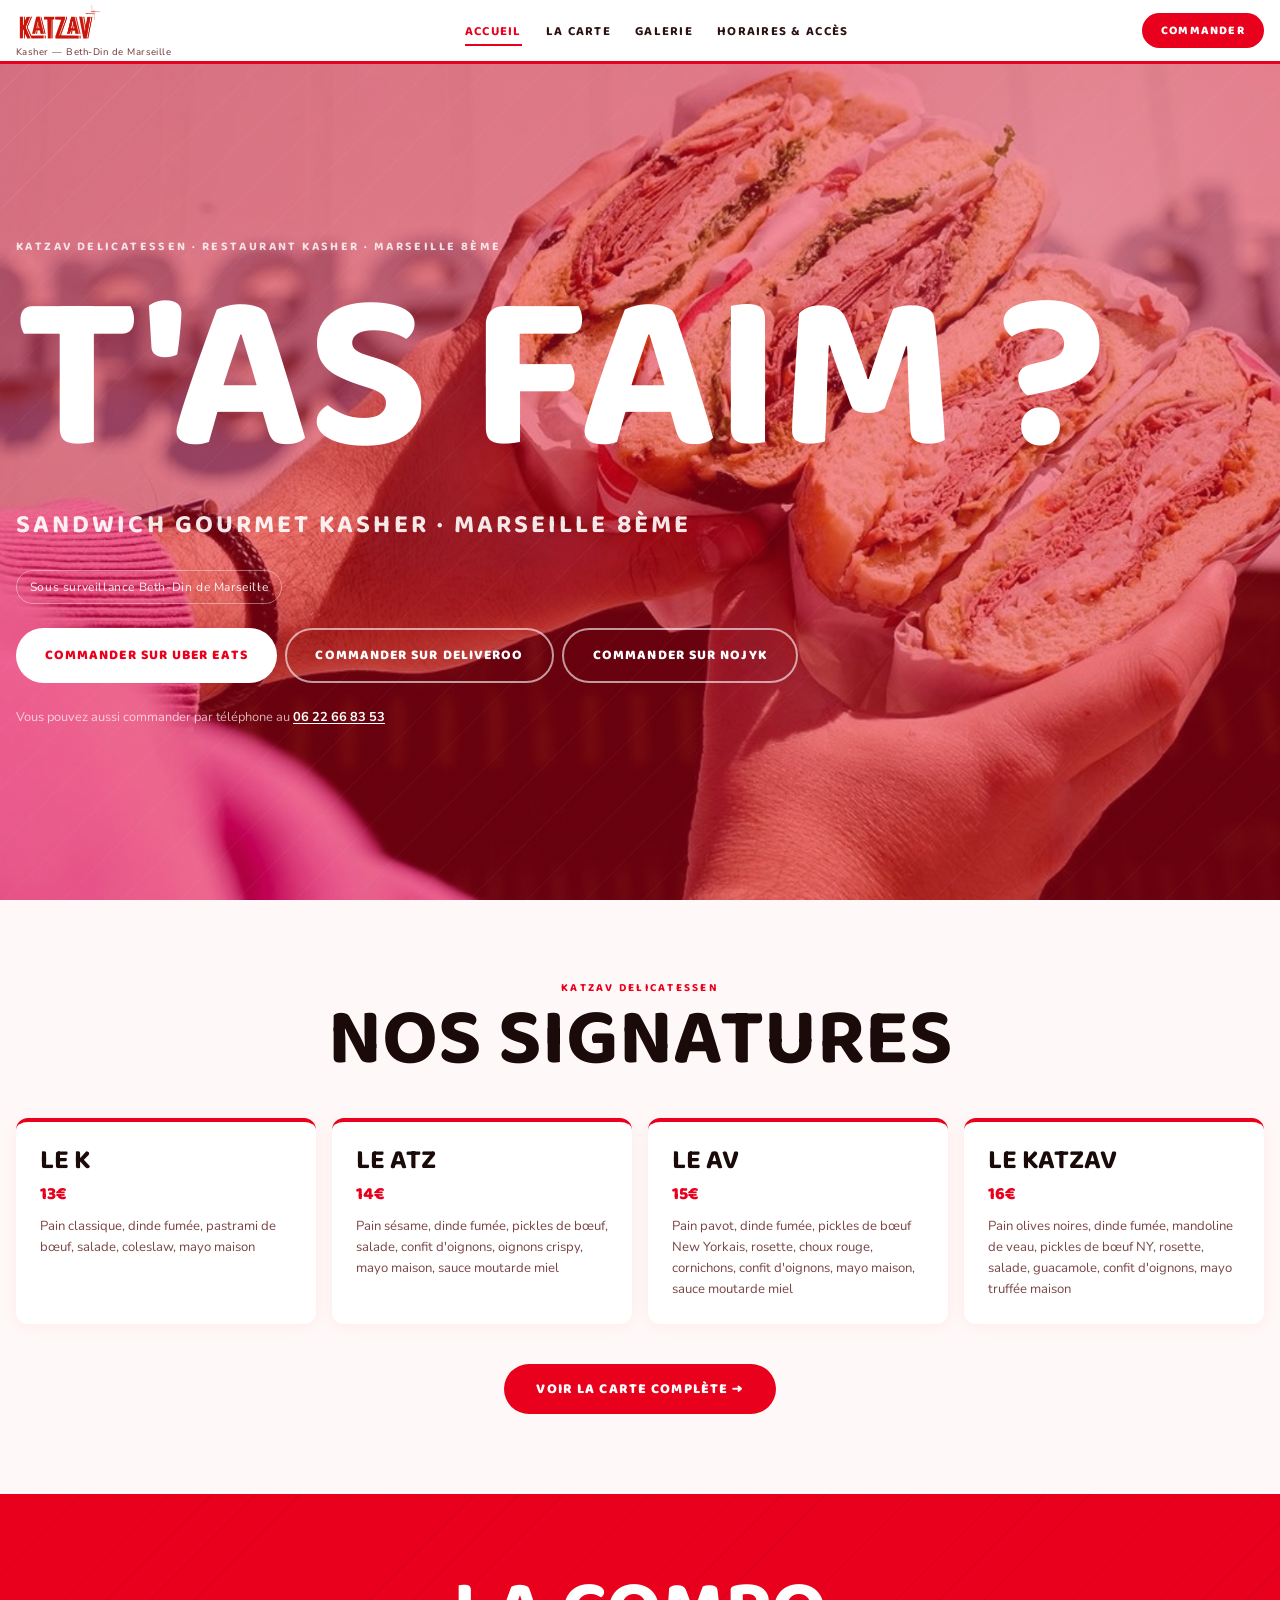
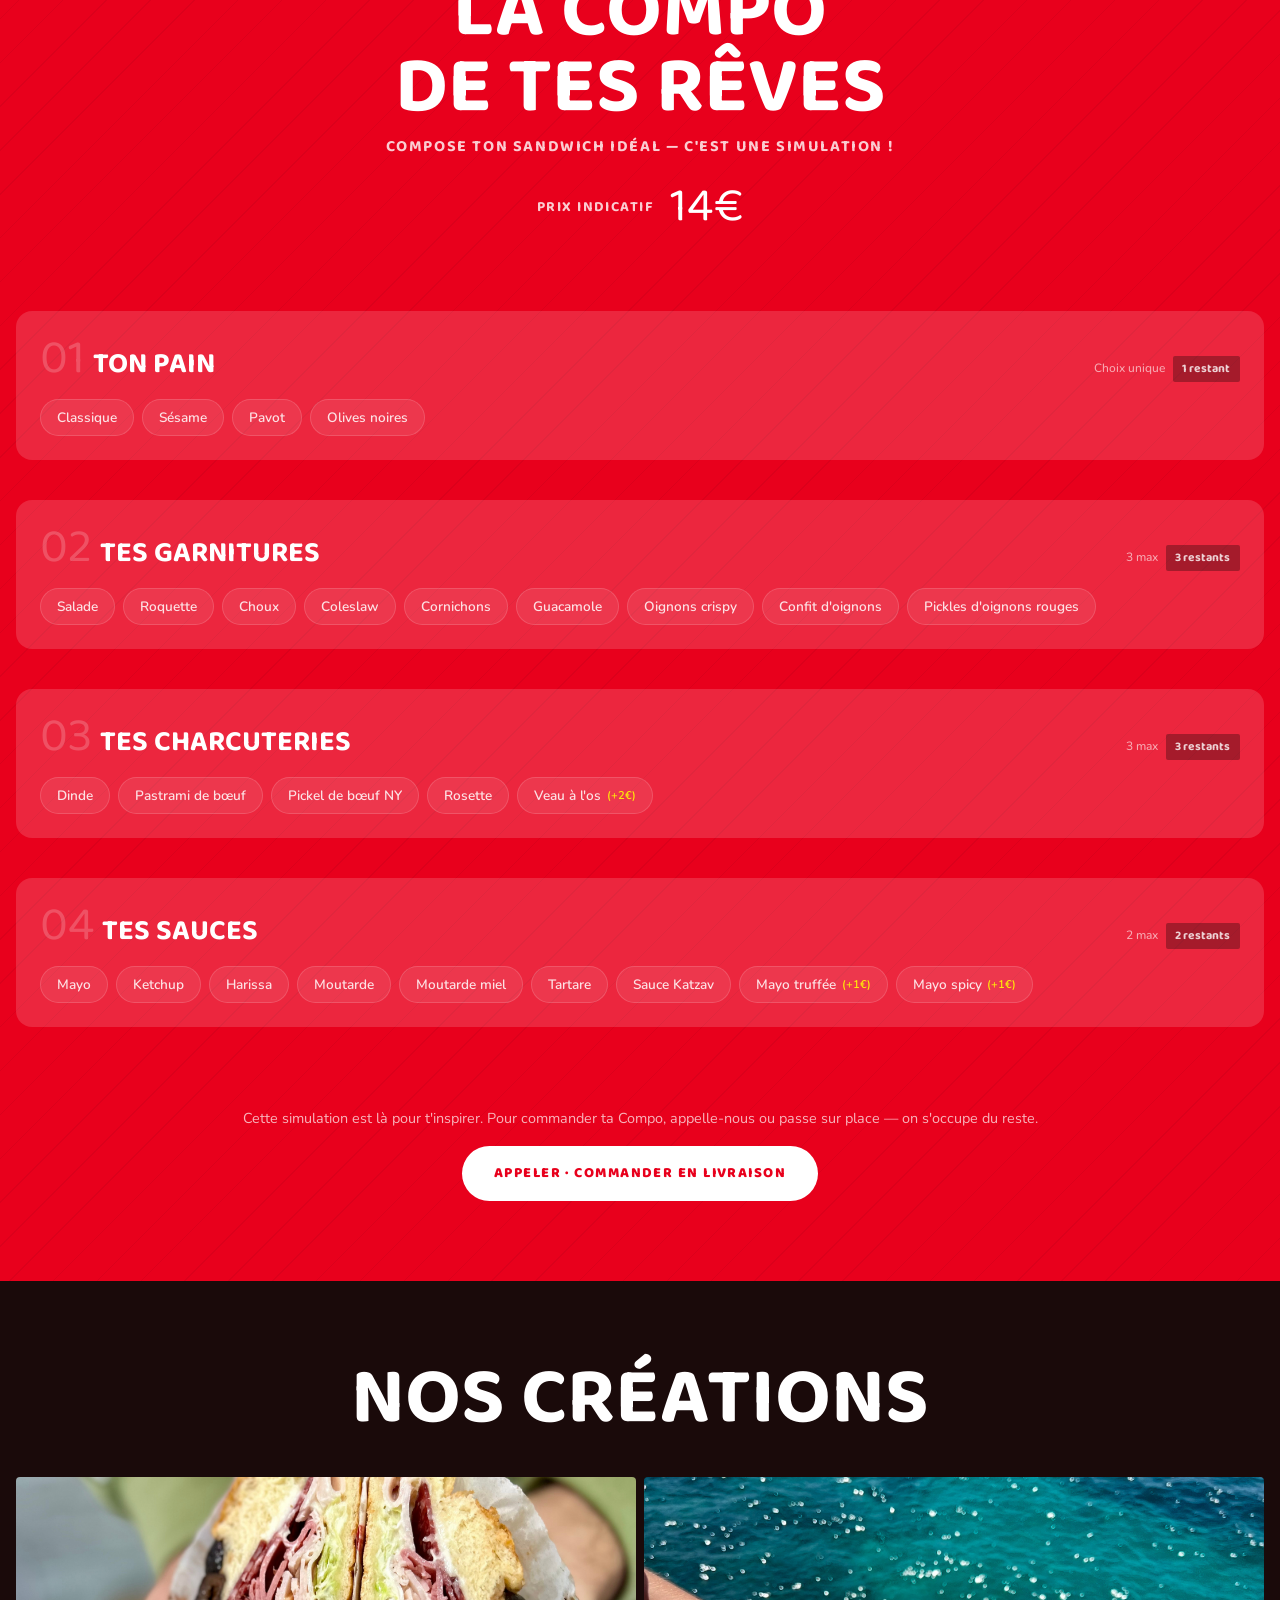
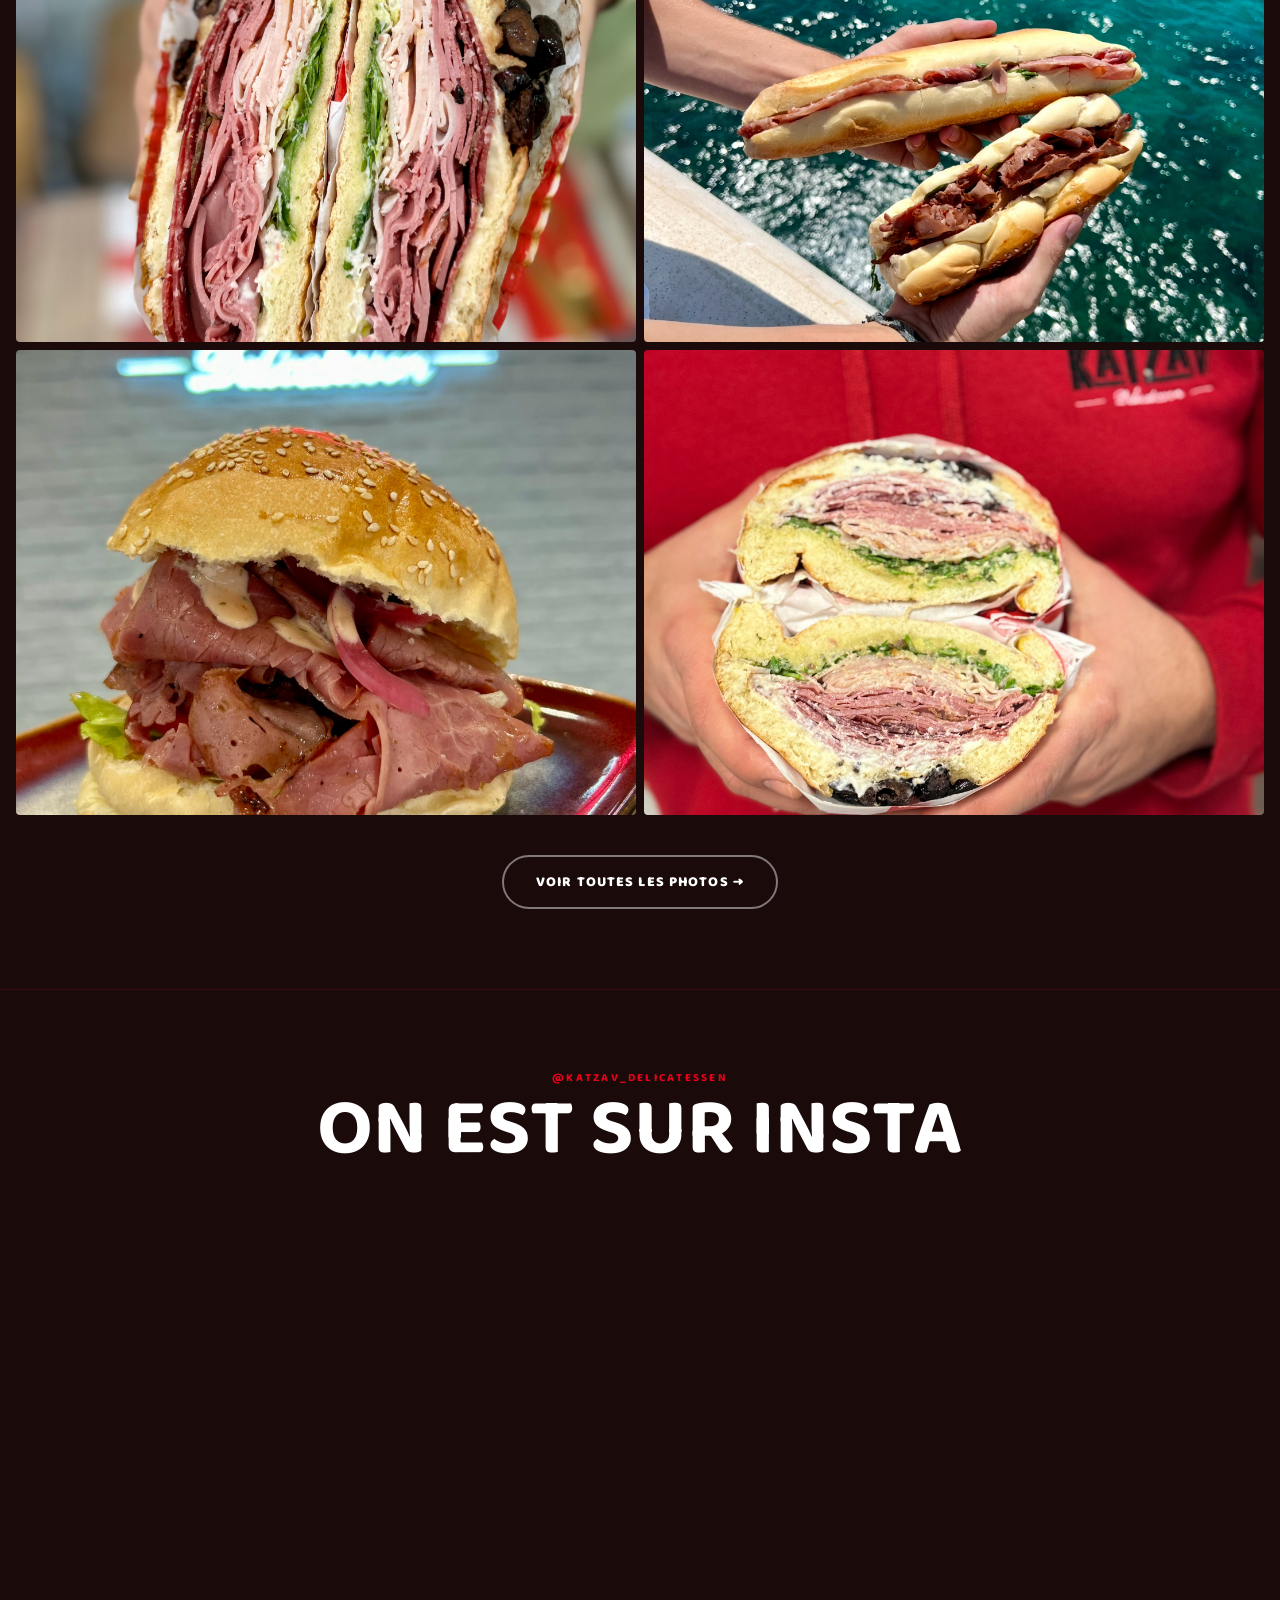
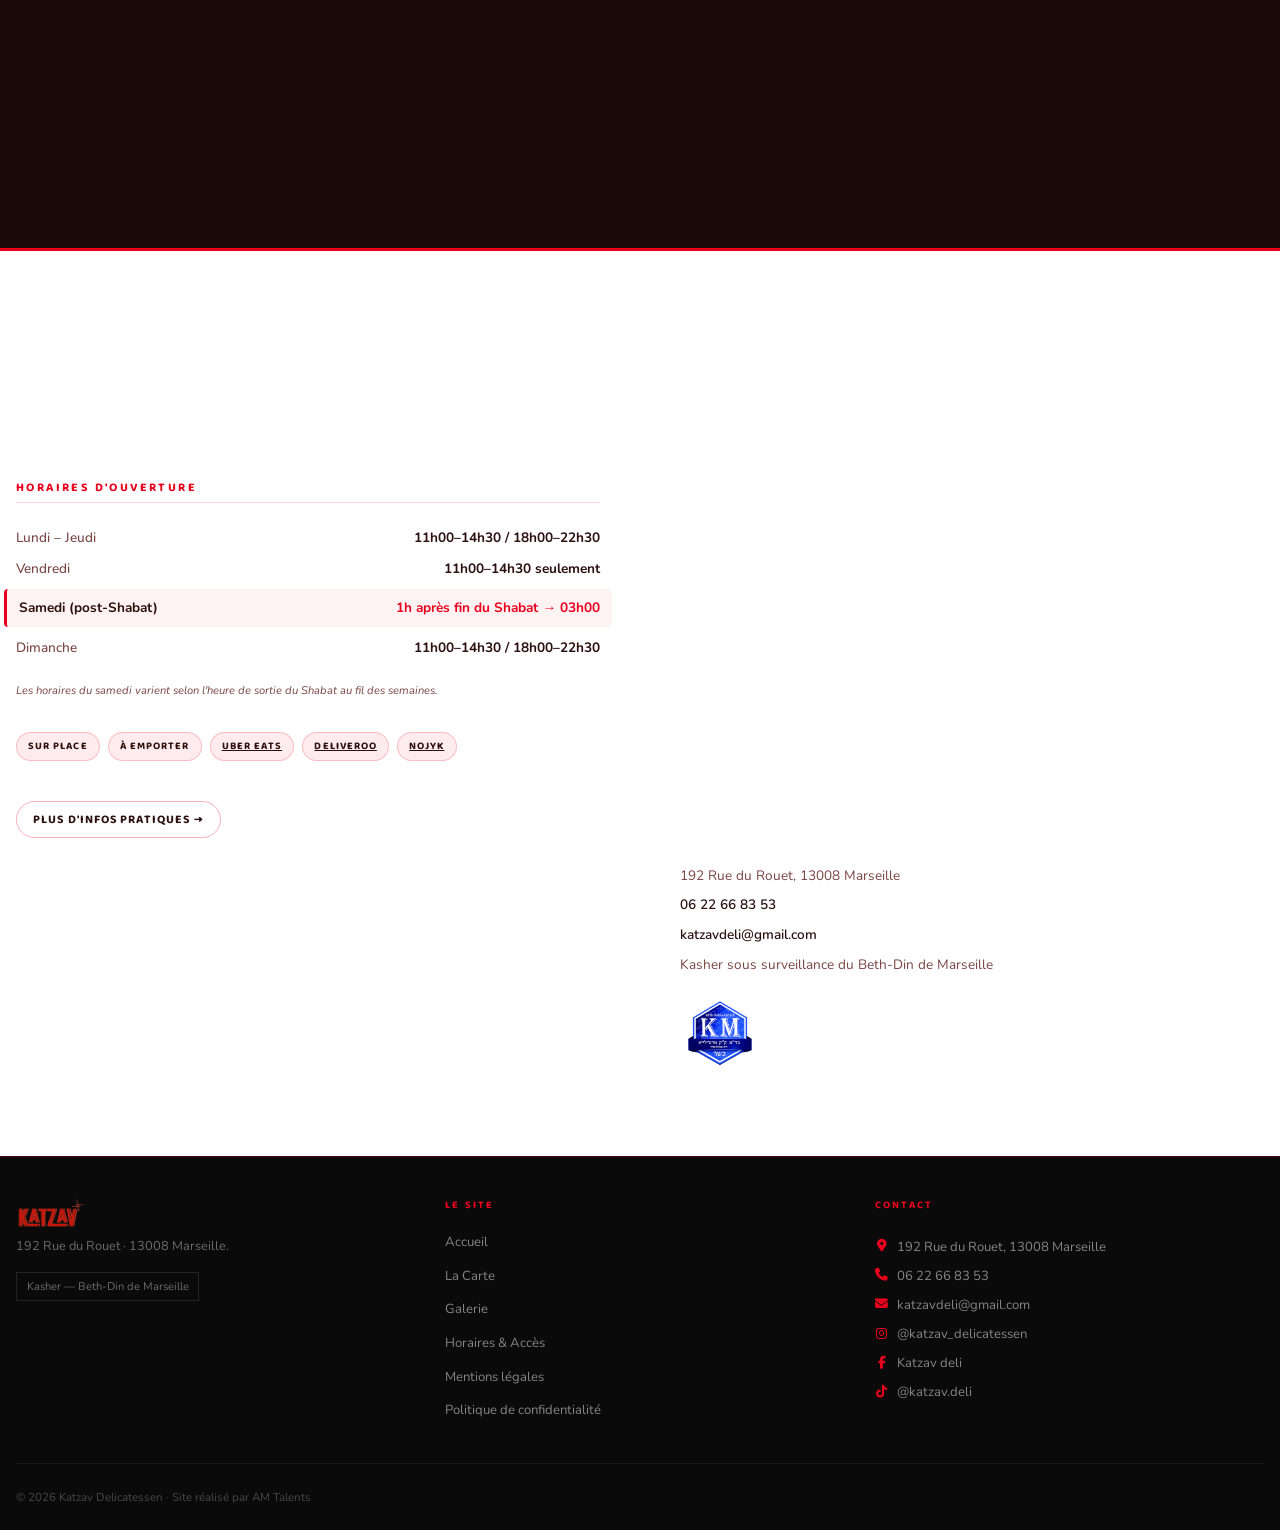
==== index.html @ 6f1b361b "clean URLs without .html extension Add .htaccess (Apache mod_rewrite) mapping each page to a readabl" ====
<!DOCTYPE html>
<html lang="fr">
<head>
  <meta charset="UTF-8">
  <meta name="viewport" content="width=device-width, initial-scale=1.0">

  <!-- ── SEO primaire ───────────────────────────────────────────── -->
  <title>Katzav Delicatessen — Sandwich Gourmet Kasher | Marseille 13008</title>
  <meta name="description" content="Katzav Delicatessen, restaurant kasher Marseille 8. Sandwichs gourmets New-Yorkais, burgers, spécialités maison. Sur place, à emporter ou en livraison Uber Eats, Deliveroo. 192 Rue du Rouet.">
  <meta name="keywords" content="restaurant kasher Marseille, sandwich gourmet Marseille 8, livraison kasher Marseille, deli kasher Marseille, sandwich New Yorkais Marseille, katzav delicatessen">
  <meta name="author" content="AM Talents">
  <meta name="robots" content="index, follow">
  <link rel="canonical" href="https://katzav-delicatessen.com/">

  <!-- ── Open Graph ─────────────────────────────────────────────── -->
  <meta property="og:type" content="restaurant">
  <meta property="og:title" content="Katzav Delicatessen — Sandwich Gourmet Kasher | Marseille 13008">
  <meta property="og:description" content="Restaurant kasher Marseille 8. Sandwichs gourmets, burgers, spécialités New-Yorkaises. Livraison Uber Eats, Deliveroo, Nojyk. 192 Rue du Rouet.">
  <meta property="og:url" content="https://katzav-delicatessen.com/">
  <meta property="og:image" content="https://katzav-delicatessen.com/assets/logo/katzav-logo.png">
  <meta property="og:image:width" content="1200">
  <meta property="og:image:height" content="630">
  <meta property="og:locale" content="fr_FR">
  <meta property="og:site_name" content="Katzav Delicatessen">

  <!-- ── Twitter Card ───────────────────────────────────────────── -->
  <meta name="twitter:card" content="summary_large_image">
  <meta name="twitter:title" content="Katzav Delicatessen — Sandwich Gourmet Kasher | Marseille">
  <meta name="twitter:description" content="Restaurant kasher Marseille 8. Sandwichs gourmets, burgers, spécialités New-Yorkaises. 192 Rue du Rouet.">
  <meta name="twitter:image" content="https://katzav-delicatessen.com/assets/photos/og-cover.jpg">

  <!-- ── Favicon ──────────────────────────────────────────────────── -->
  <link rel="icon" type="image/png" href="assets/logo/katzav-logo.png">
  <link rel="apple-touch-icon" href="assets/logo/katzav-logo.png">

  <!-- ── Font Awesome ─────────────────────────────────────────────── -->
  <link rel="stylesheet" href="https://cdnjs.cloudflare.com/ajax/libs/font-awesome/6.5.0/css/all.min.css">

  <!-- ── Google Fonts ───────────────────────────────────────────── -->
  <link rel="preconnect" href="https://fonts.googleapis.com">
  <link rel="preconnect" href="https://fonts.gstatic.com" crossorigin>
  <link href="https://fonts.googleapis.com/css2?family=Baloo+2:wght@400;500;600;700;800&family=Nunito:wght@400;500;600;700;800;900&display=swap" rel="stylesheet">

  <!-- ── CSS ───────────────────────────────────────────────────── -->
  <link rel="stylesheet" href="css/main.css?v=3">
  <link rel="stylesheet" href="css/components/nav.css?v=3">
  <link rel="stylesheet" href="css/components/hero.css?v=3">
  <link rel="stylesheet" href="css/components/compo.css?v=3">
  <link rel="stylesheet" href="css/components/footer.css?v=3">
  <link rel="stylesheet" href="css/components/signatures.css?v=3">
  <link rel="stylesheet" href="css/components/gallery-page.css?v=3">
  <link rel="stylesheet" href="css/components/instagram-feed.css?v=3">

  <!-- ── Schema.org JSON-LD ─────────────────────────────────────── -->
  <script type="application/ld+json">
  {
    "@context": "https://schema.org",
    "@type": "Restaurant",
    "name": "Katzav Delicatessen",
    "description": "Restaurant kasher spécialisé dans le sandwich gourmet. Concept New-Yorkais à Marseille.",
    "url": "https://katzav-delicatessen.com",
    "telephone": "+33622668353",
    "email": "katzavdeli@gmail.com",
    "servesCuisine": ["Kasher", "Sandwich", "Américain", "Street food"],
    "priceRange": "€€",
    "address": {
      "@type": "PostalAddress",
      "streetAddress": "192 Rue du Rouet",
      "addressLocality": "Marseille",
      "postalCode": "13008",
      "addressCountry": "FR"
    },
    "geo": {
      "@type": "GeoCoordinates",
      "latitude": "43.2744",
      "longitude": "5.3868"
    },
    "openingHoursSpecification": [
      {
        "@type": "OpeningHoursSpecification",
        "dayOfWeek": ["Monday","Tuesday","Wednesday","Thursday","Sunday"],
        "opens": "11:00",
        "closes": "14:30"
      },
      {
        "@type": "OpeningHoursSpecification",
        "dayOfWeek": ["Monday","Tuesday","Wednesday","Thursday","Sunday"],
        "opens": "18:00",
        "closes": "22:30"
      },
      {
        "@type": "OpeningHoursSpecification",
        "dayOfWeek": ["Friday"],
        "opens": "11:00",
        "closes": "14:30"
      }
    ],
    "areaServed": ["Marseille 8ème", "Marseille 9ème", "Marseille 6ème", "Prado", "Rouet"],
    "sameAs": [
      "https://www.instagram.com/katzav_delicatessen",
      "https://www.facebook.com/Katzavdelicatessen"
    ]
  }
  </script>
</head>

<body>

  <a href="#main-content" class="skip-link">Aller au contenu principal</a>

  <!-- ════════════════════════════════════════════════════════════
       NAV
       ════════════════════════════════════════════════════════════ -->
  <header role="banner">
    <nav class="nav" aria-label="Navigation principale">
      <div class="nav__container">

        <a href="/" class="nav__brand" aria-label="Katzav Delicatessen — Accueil">
          <div class="nav__logos">
            <img src="assets/logo/katzav-logo.png" alt="Katzav Delicatessen" class="nav__logo" width="120" height="40">
          </div>
          <span class="nav__kasher-badge">Kasher — Beth-Din de Marseille</span>
        </a>

        <ul class="nav__links" role="list">
          <li><a href="/" class="is-active">Accueil</a></li>
          <li><a href="la-carte">La Carte</a></li>
          <li><a href="galerie">Galerie</a></li>
          <li><a href="horaires-acces">Horaires &amp; Accès</a></li>
        </ul>

        <a href="la-carte" class="nav__cta">Commander</a>

        <button
          class="nav__hamburger"
          aria-label="Ouvrir le menu"
          aria-expanded="false"
          aria-controls="mobile-menu"
          type="button"
        >
          <span class="nav__hamburger-line"></span>
          <span class="nav__hamburger-line"></span>
          <span class="nav__hamburger-line"></span>
        </button>

      </div>
    </nav>

    <div class="nav__mobile" id="mobile-menu" role="dialog" aria-label="Menu mobile">
      <ul class="nav__mobile-links" role="list">
        <li><a href="/">Accueil</a></li>
        <li><a href="la-carte">La Carte</a></li>
        <li><a href="galerie">Galerie</a></li>
        <li><a href="horaires-acces">Horaires &amp; Accès</a></li>
      </ul>
      <a href="la-carte" class="nav__mobile-cta">Commander</a>
    </div>
  </header>

  <!-- ════════════════════════════════════════════════════════════
       CONTENU PRINCIPAL
       ════════════════════════════════════════════════════════════ -->
  <main id="main-content">

    <!-- ─────────────────────────────────────────────────────────
         HERO
         ───────────────────────────────────────────────────────── -->
    <section class="hero" aria-label="Katzav Delicatessen — Sandwich gourmet kasher Marseille">
      <img src="assets/photos/hero-bg.png" alt="" class="hero__bg" aria-hidden="true">
      <div class="hero__blob" aria-hidden="true"></div>

      <div class="hero__container">
        <p class="hero__eyebrow"><strong>Katzav Delicatessen</strong> · Restaurant kasher · Marseille 8ème</p>

        <h1 class="hero__headline">T'AS FAIM ?</h1>

        <p class="hero__subheadline">
          Sandwich gourmet kasher · Marseille 8ème
        </p>

        <p class="hero__kasher">
          Sous surveillance Beth-Din de Marseille
        </p>

        <div class="hero__ctas" id="livraison">
          <a
            href="https://www.ubereats.com/fr/store/katzav-delicatessen/f46qpOwvSsSdyJYi37Uuaw"
            class="hero__cta hero__cta--primary"
            target="_blank"
            rel="noopener noreferrer"
            aria-label="Commander sur Uber Eats — Katzav Delicatessen"
          >
            Commander sur Uber Eats
          </a>

          <a
            href="https://deliveroo.fr/fr/menu/marseille/marseille-menpenti/dk-pizza"
            class="hero__cta hero__cta--secondary"
            target="_blank"
            rel="noopener noreferrer"
            aria-label="Commander sur Deliveroo — Katzav Delicatessen"
          >
            Commander sur Deliveroo
          </a>

          <a
            href="https://nojyk.com/get-menu?restaurant=FR130KXIP&deliveryMode=DEL"
            class="hero__cta hero__cta--secondary"
            target="_blank"
            rel="noopener noreferrer"
            aria-label="Commander sur Nojyk — Katzav Delicatessen"
          >
            Commander sur Nojyk
          </a>
        </div>

        <p class="hero__phone-note">
          Vous pouvez aussi commander par téléphone au <a href="tel:+33622668353">06 22 66 83 53</a>
        </p>
      </div>
    </section>

    <!-- ─────────────────────────────────────────────────────────
         NOS SIGNATURES
         ───────────────────────────────────────────────────────── -->
    <section class="signatures" aria-labelledby="signatures-title">
      <div class="signatures__container">

        <div class="signatures__header reveal">
          <span class="signatures__label">Katzav Delicatessen</span>
          <h2 class="signatures__title" id="signatures-title">NOS SIGNATURES</h2>
        </div>

        <div class="signatures__grid">

          <article class="signatures__card reveal">
            <h3 class="signatures__card-name">Le K</h3>
            <span class="signatures__card-price">13€</span>
            <p class="signatures__card-desc">Pain classique, dinde fumée, pastrami de bœuf, salade, coleslaw, mayo maison</p>
          </article>

          <article class="signatures__card reveal reveal--delay-1">
            <h3 class="signatures__card-name">Le ATZ</h3>
            <span class="signatures__card-price">14€</span>
            <p class="signatures__card-desc">Pain sésame, dinde fumée, pickles de bœuf, salade, confit d'oignons, oignons crispy, mayo maison, sauce moutarde miel</p>
          </article>

          <article class="signatures__card reveal reveal--delay-2">
            <h3 class="signatures__card-name">Le AV</h3>
            <span class="signatures__card-price">15€</span>
            <p class="signatures__card-desc">Pain pavot, dinde fumée, pickles de bœuf New Yorkais, rosette, choux rouge, cornichons, confit d'oignons, mayo maison, sauce moutarde miel</p>
          </article>

          <article class="signatures__card reveal reveal--delay-3">
            <h3 class="signatures__card-name">Le KATZAV</h3>
            <span class="signatures__card-price">16€</span>
            <p class="signatures__card-desc">Pain olives noires, dinde fumée, mandoline de veau, pickles de bœuf NY, rosette, salade, guacamole, confit d'oignons, mayo truffée maison</p>
          </article>

        </div>

        <div class="signatures__cta reveal">
          <a href="la-carte" class="signatures__cta-btn">
            Voir la carte complète →
          </a>
        </div>

      </div>
    </section>

    <!-- ─────────────────────────────────────────────────────────
         LA COMPO — Builder sandwich interactif
         ───────────────────────────────────────────────────────── -->
    <section class="compo" id="compo" aria-labelledby="compo-title">
      <div class="compo__container">

        <div class="compo__header">
          <h2 class="compo__title" id="compo-title">LA COMPO<br>DE TES RÊVES</h2>
          <p class="compo__subtitle">Compose ton sandwich idéal — c'est une simulation !</p>

          <div class="compo__price-display" aria-live="polite" aria-label="Prix total de votre compo">
            <span class="compo__price-label">Prix indicatif</span>
            <span class="compo__price-total" id="compo-price">14€</span>
          </div>
        </div>

        <div class="compo__steps" role="form" aria-label="Configurez votre sandwich">
        </div>

        <div class="compo__footer">
          <p class="compo__footer-text">
            Cette simulation est là pour t'inspirer. Pour commander ta Compo, appelle-nous ou passe sur place — on s'occupe du reste.
          </p>
          <a href="#livraison" class="compo__footer-cta" data-scroll-to="livraison">
            Appeler · Commander en livraison
          </a>
        </div>

      </div>
    </section>

    <!-- ─────────────────────────────────────────────────────────
         APERÇU GALERIE (4 premières photos)
         ───────────────────────────────────────────────────────── -->
    <section class="gallery-preview" aria-labelledby="gallery-preview-title">
      <div class="gallery-preview__container">

        <div class="gallery-preview__header reveal">
          <h2 class="gallery-preview__title" id="gallery-preview-title">NOS CRÉATIONS</h2>
        </div>

        <div class="gallery-preview__grid">

          <div class="gallery-preview__item reveal">
            <img
              src="assets/photos/sandwich-le-katzav3.png"
              alt="Le Katzav — sandwich gourmet kasher, pain olives noires, veau, pickles de bœuf"
              loading="lazy"
              onerror="this.style.display='none';"
            >
          </div>

          <div class="gallery-preview__item reveal reveal--delay-1">
            <img
              src="assets/photos/ambiance-1.png"
              alt="Intérieur du restaurant Katzav Delicatessen, Marseille 8ème"
              loading="lazy"
              onerror="this.style.display='none';"
            >
          </div>

          <div class="gallery-preview__item reveal reveal--delay-2">
            <img
              src="assets/photos/burger-big-burger.png"
              alt="Big Burger kasher — steak, dinde grillée, confit d'oignons, sauce Katzav"
              loading="lazy"
              onerror="this.style.display='none';"
            >
          </div>

          <div class="gallery-preview__item reveal reveal--delay-3">
            <img
              src="assets/photos/ambiance-2.png"
              alt="Ambiance Katzav Delicatessen, restaurant kasher Marseille"
              loading="lazy"
              onerror="this.style.display='none';"
            >
          </div>

        </div>

        <div class="gallery-preview__cta reveal">
          <a href="galerie" class="gallery-preview__cta-btn">
            Voir toutes les photos →
          </a>
        </div>

      </div>
    </section>

    <!-- ─────────────────────────────────────────────────────────
         SUIVEZ-NOUS SUR INSTAGRAM — Widget Elfsight
         ───────────────────────────────────────────────────────── -->
    <section class="instagram-feed" aria-labelledby="instagram-feed-title">
      <div class="instagram-feed__container">

        <div class="instagram-feed__header reveal">
          <span class="instagram-feed__label">@katzav_delicatessen</span>
          <h2 class="instagram-feed__title" id="instagram-feed-title">ON EST SUR INSTA</h2>
        </div>

        <div class="instagram-feed__widget reveal reveal--delay-1">
          <!-- Elfsight Instagram Feed | Untitled Instagram Feed -->
          <div class="elfsight-app-5fad8934-09ec-4df4-9f4a-edd6ac474bd5" data-elfsight-app-lazy></div>
        </div>

      </div>
    </section>

    <!-- ─────────────────────────────────────────────────────────
         HORAIRES & ACCÈS — version résumée
         ───────────────────────────────────────────────────────── -->
    <section class="access" id="horaires" aria-labelledby="access-title">
      <div class="access__container">

        <div class="access__header reveal">
          <span class="access__section-label">192 Rue du Rouet · 13008 Marseille</span>
          <h2 class="access__title" id="access-title">ON EST LÀ</h2>
        </div>

        <div class="access__grid">

          <div class="access__hours reveal">
            <h3 class="access__hours-title">Horaires d'ouverture</h3>

            <div class="access__hours-list">
              <div class="access__hours-row">
                <span class="access__hours-day">Lundi – Jeudi</span>
                <span class="access__hours-time">11h00–14h30 / 18h00–22h30</span>
              </div>
              <div class="access__hours-row">
                <span class="access__hours-day">Vendredi</span>
                <span class="access__hours-time">11h00–14h30 seulement</span>
              </div>
              <div class="access__hours-row access__hours-row--shabat">
                <span class="access__hours-day">Samedi (post-Shabat)</span>
                <span class="access__hours-time">1h après fin du Shabat → 03h00</span>
              </div>
              <div class="access__hours-row">
                <span class="access__hours-day">Dimanche</span>
                <span class="access__hours-time">11h00–14h30 / 18h00–22h30</span>
              </div>
            </div>

            <p class="access__hours-note">
              Les horaires du samedi varient selon l'heure de sortie du Shabat au fil des semaines.
            </p>

            <div class="access__modes" aria-label="Modes de service">
              <span class="access__mode-badge">Sur place</span>
              <span class="access__mode-badge">À emporter</span>
              <a href="https://www.ubereats.com/fr/store/katzav-delicatessen/f46qpOwvSsSdyJYi37Uuaw" class="access__mode-badge" target="_blank" rel="noopener noreferrer">Uber Eats</a>
              <a href="https://deliveroo.fr/fr/menu/marseille/marseille-menpenti/dk-pizza" class="access__mode-badge" target="_blank" rel="noopener noreferrer">Deliveroo</a>
              <a href="https://nojyk.com/get-menu?restaurant=FR130KXIP&deliveryMode=DEL" class="access__mode-badge" target="_blank" rel="noopener noreferrer">Nojyk</a>
            </div>

            <div class="access__socials" aria-label="Liens pratiques">
              <a href="horaires-acces" class="access__social-btn">Plus d'infos pratiques →</a>
            </div>
          </div>

          <div class="access__map-col reveal reveal--delay-2" id="acces">
            <iframe
              src="https://www.google.com/maps/embed?pb=!1m18!1m12!1m3!1d2904.845104073469!2d5.392808412380955!3d43.27562077664828!2m3!1f0!2f0!3f0!3m2!1i1024!2i768!4f13.1!3m3!1m2!1s0x12c9b8aa3da8a2e3%3A0xd648ae573c1430bd!2s192%20Rue%20du%20Rouet%2C%2013008%20Marseille!5e0!3m2!1sfr!2sfr!4v1775571557191!5m2!1sfr!2sfr"
              width="100%"
              height="360"
              allowfullscreen=""
              loading="lazy"
              referrerpolicy="no-referrer-when-downgrade"
              title="Katzav Delicatessen — 192 Rue du Rouet, 13008 Marseille"
            ></iframe>

            <div class="access__contact">
              <p class="access__contact-item">
                <span>192 Rue du Rouet, 13008 Marseille</span>
              </p>
              <p class="access__contact-item">
                <a href="tel:+33622668353" aria-label="Appeler Katzav Delicatessen au 06 22 66 83 53">06 22 66 83 53</a>
              </p>
              <p class="access__contact-item">
                <a href="mailto:katzavdeli@gmail.com">katzavdeli@gmail.com</a>
              </p>
              <p class="access__contact-item">
                <span>Kasher sous surveillance du Beth-Din de Marseille</span>
              </p>
              <img src="assets/logo-beth-din.png.png" alt="Kasher Beth Din de Marseille" class="access__bethdin-logo" loading="lazy" style="height:80px; width:80px; object-fit:contain; display:block; margin-top:12px;">
            </div>
          </div>

        </div>

      </div>
    </section>

  </main>

  <!-- ════════════════════════════════════════════════════════════
       FOOTER
       ════════════════════════════════════════════════════════════ -->
  <footer class="footer" role="contentinfo">
    <div class="footer__container">

      <div class="footer__top">

        <div class="footer__brand">
          <a href="/" aria-label="Katzav Delicatessen — Accueil">
            <img src="assets/logo/katzav-logo.png" alt="Katzav Delicatessen" class="footer__logo" width="100" height="32">
          </a>
          <p class="footer__tagline">192 Rue du Rouet · 13008 Marseille.</p>
          <span class="footer__kasher">Kasher — Beth-Din de Marseille</span>
        </div>

        <nav aria-label="Navigation footer">
          <p class="footer__nav-title">Le site</p>
          <ul class="footer__nav-list" role="list">
            <li><a href="/">Accueil</a></li>
            <li><a href="la-carte">La Carte</a></li>
            <li><a href="galerie">Galerie</a></li>
            <li><a href="horaires-acces">Horaires &amp; Accès</a></li>
            <li><a href="mentions-legales">Mentions légales</a></li>
            <li><a href="politique-confidentialite">Politique de confidentialité</a></li>
          </ul>
        </nav>

        <div class="footer__contact" role="complementary" aria-label="Informations de contact">
          <p class="footer__nav-title">Contact</p>
          <p class="footer__contact-item">
            <i class="fa-solid fa-location-dot footer__contact-icon" aria-hidden="true"></i>
            <span>192 Rue du Rouet, 13008 Marseille</span>
          </p>
          <p class="footer__contact-item">
            <i class="fa-solid fa-phone footer__contact-icon" aria-hidden="true"></i>
            <a href="tel:+33622668353">06 22 66 83 53</a>
          </p>
          <p class="footer__contact-item">
            <i class="fa-solid fa-envelope footer__contact-icon" aria-hidden="true"></i>
            <a href="mailto:katzavdeli@gmail.com">katzavdeli@gmail.com</a>
          </p>
          <p class="footer__contact-item">
            <i class="fa-brands fa-instagram footer__contact-icon" aria-hidden="true"></i>
            <a href="https://www.instagram.com/katzav_delicatessen" target="_blank" rel="noopener noreferrer">@katzav_delicatessen</a>
          </p>
          <p class="footer__contact-item">
            <i class="fa-brands fa-facebook-f footer__contact-icon" aria-hidden="true"></i>
            <a href="https://www.facebook.com/Katzavdelicatessen" target="_blank" rel="noopener noreferrer">Katzav deli</a>
          </p>
          <p class="footer__contact-item">
            <i class="fa-brands fa-tiktok footer__contact-icon" aria-hidden="true"></i>
            <a href="https://www.tiktok.com/@katzav.deli" target="_blank" rel="noopener noreferrer">@katzav.deli</a>
          </p>
        </div>

      </div>

      <div class="footer__bottom">
        <p class="footer__copy">
          &copy; 2026 Katzav Delicatessen · Site réalisé par AM Talents
        </p>
      </div>

    </div>
  </footer>

  <script type="module" src="js/main.js?v=3"></script>

  <!-- Elfsight Instagram Feed | Untitled Instagram Feed -->
  <script src="https://elfsightcdn.com/platform.js" async></script>

</body>
</html>
---- css/main.css ----
/* ═══════════════════════════════════════════════════════════════
   MAIN.CSS — Styles globaux, reset, variables, utilitaires
   ═══════════════════════════════════════════════════════════════ */

/* ── Police Funtastic (police officielle Katzav) ─────────────── */
@font-face {
  font-family: 'Funtastic';
  src: url('../assets/fonts/Funtastic.woff2') format('woff2'),
       url('../assets/fonts/Funtastic.woff')  format('woff'),
       url('../assets/fonts/Funtastic.ttf')   format('truetype');
  font-weight: normal;
  font-style: normal;
  font-display: swap;
}

/* ── Variables CSS ───────────────────────────────────────────── */
:root {
  /* Palette */
  --red:        #E8001C;
  --red-dark:   #C0001A;
  --red-light:  #FF1A33;
  --white:      #FFFFFF;
  --off-white:  #FFF8F8;
  --cream:      #FFF5F0;
  --black:      #1A0A0A;
  --gray-dark:  #1F0A0A;
  --text-dark:  #2D1010;
  --text-muted: #7A4444;

  /* Typographies */
  --font-display: 'Funtastic', 'Baloo 2', cursive;
  --font-label:   'Baloo 2', 'Nunito', sans-serif;
  --font-body:    'Nunito', sans-serif;

  /* Spacing (base 8px) */
  --spacing-xs:  0.25rem;   /*  4px */
  --spacing-sm:  0.5rem;    /*  8px */
  --spacing-md:  1rem;      /* 16px */
  --spacing-lg:  1.5rem;    /* 24px */
  --spacing-xl:  2.5rem;    /* 40px */
  --spacing-2xl: 5rem;      /* 80px */

  /* Layout */
  --max-width:  1280px;
  --nav-height: 64px;
}

/* ── Reset & base ────────────────────────────────────────────── */
*,
*::before,
*::after {
  box-sizing: border-box;
  margin: 0;
  padding: 0;
}

html {
  scroll-behavior: smooth;
  font-size: 16px;
  -webkit-text-size-adjust: 100%;
}

body {
  font-family: var(--font-body);
  background-color: var(--white);
  color: var(--text-dark);
  line-height: 1.6;
  overflow-x: hidden;
}

/* Désactivation du smooth scroll si réduction de mouvement demandée */
@media (prefers-reduced-motion: reduce) {
  html {
    scroll-behavior: auto;
  }
}

img {
  max-width: 100%;
  height: auto;
  display: block;
}

a {
  color: inherit;
}

button {
  font-family: inherit;
  cursor: pointer;
}

h1, h2, h3, h4, h5, h6 {
  font-family: var(--font-display);
  font-weight: 700;
  line-height: 1.1;
  text-transform: uppercase;
}

/* ── Utilitaires ─────────────────────────────────────────────── */

/* Skip link accessibilité */
.skip-link {
  position: absolute;
  top: -100%;
  left: var(--spacing-md);
  background-color: var(--red);
  color: var(--white);
  padding: 0.5rem 1rem;
  font-family: var(--font-body);
  font-size: 0.85rem;
  font-weight: 600;
  z-index: 9999;
  text-decoration: none;
  transition: top 0.2s ease;
}

.skip-link:focus {
  top: var(--spacing-md);
}

/* Scroll reveal — état initial */
.reveal {
  opacity: 0;
  transform: translateY(24px);
  transition: opacity 0.6s ease, transform 0.6s ease;
}

.reveal.is-visible {
  opacity: 1;
  transform: translateY(0);
}

/* Décalage staggered pour les grilles */
.reveal--delay-1 { transition-delay: 0.1s; }
.reveal--delay-2 { transition-delay: 0.2s; }
.reveal--delay-3 { transition-delay: 0.3s; }
.reveal--delay-4 { transition-delay: 0.4s; }

@media (prefers-reduced-motion: reduce) {
  .reveal {
    opacity: 1;
    transform: none;
    transition: none;
  }
}

/* ── Scrollbar personnalisée (optionnel) ────────────────────── */
::-webkit-scrollbar {
  width: 6px;
}

::-webkit-scrollbar-track {
  background-color: var(--off-white);
}

::-webkit-scrollbar-thumb {
  background-color: var(--red);
}

/* ── Focus visible ───────────────────────────────────────────── */
:focus-visible {
  outline: 2px solid var(--red);
  outline-offset: 3px;
}
---- css/components/nav.css ----
/* ═══════════════════════════════════════════════════════════════
   NAV — Barre de navigation sticky
   ═══════════════════════════════════════════════════════════════ */

.nav {
  position: fixed;
  top: 0;
  left: 0;
  right: 0;
  z-index: 1000;
  background-color: var(--white);
  border-bottom: 3px solid var(--red);
  height: var(--nav-height);
  display: flex;
  align-items: center;
}

.nav__container {
  display: flex;
  align-items: center;
  justify-content: space-between;
  width: 100%;
  max-width: var(--max-width);
  margin: 0 auto;
  padding: 0 var(--spacing-md);
  gap: var(--spacing-md);
}

/* ── Logo ──────────────────────────────────────────────────────── */
.nav__brand {
  display: flex;
  flex-direction: column;
  align-items: flex-start;
  text-decoration: none;
  flex-shrink: 0;
}

.nav__logos {
  display: flex;
  flex-direction: row;
  align-items: flex-end;
  gap: 10px;
}

.nav__logo {
  height: 40px;
  width: auto;
  display: block;
  align-self: center;
}

.nav__bethdin-logo {
  height: 28px;
  width: auto;
  display: block;
  align-self: center;
  opacity: 0.9;
  margin-bottom: 10px;
}

.nav__logo-placeholder {
  font-family: var(--font-display);
  font-size: 1.6rem;
  color: var(--red);
  line-height: 1;
  letter-spacing: 0.02em;
  font-weight: 700;
}

.nav__logo-placeholder span {
  color: var(--text-dark);
}

.nav__kasher-badge {
  font-family: var(--font-body);
  font-size: 0.6rem;
  font-weight: 500;
  color: var(--text-muted);
  letter-spacing: 0.05em;
  margin-top: 2px;
}

/* ── Liens ────────────────────────────────────────────────────── */
.nav__links {
  display: flex;
  align-items: center;
  gap: var(--spacing-lg);
  list-style: none;
  margin: 0;
  padding: 0;
}

.nav__links a {
  font-family: var(--font-label);
  font-size: 0.8rem;
  font-weight: 700;
  color: var(--text-dark);
  text-decoration: none;
  text-transform: uppercase;
  letter-spacing: 0.1em;
  transition: color 0.2s ease;
  position: relative;
}

.nav__links a::after {
  content: '';
  position: absolute;
  bottom: -4px;
  left: 0;
  right: 0;
  height: 2px;
  background-color: var(--red);
  transform: scaleX(0);
  transition: transform 0.2s ease;
}

.nav__links a:hover {
  color: var(--red);
}

.nav__links a:hover::after,
.nav__links a.is-active::after {
  transform: scaleX(1);
}

.nav__links a.is-active {
  color: var(--red);
}

/* ── CTA commander ────────────────────────────────────────────── */
.nav__cta {
  font-family: var(--font-label);
  font-size: 0.75rem;
  font-weight: 900;
  text-transform: uppercase;
  letter-spacing: 0.1em;
  color: var(--white);
  background-color: var(--red);
  border: none;
  border-radius: 50px;
  padding: 0.5rem 1.2rem;
  cursor: pointer;
  text-decoration: none;
  transition: background-color 0.2s ease, transform 0.1s ease;
  flex-shrink: 0;
  display: inline-flex;
  align-items: center;
  gap: 0.4rem;
}

.nav__cta:hover {
  background-color: var(--red-dark);
  transform: translateY(-1px);
}

.nav__cta:active {
  transform: translateY(0);
}

/* ── Hamburger mobile ─────────────────────────────────────────── */
.nav__hamburger {
  display: none;
  flex-direction: column;
  justify-content: center;
  gap: 5px;
  background: none;
  border: none;
  cursor: pointer;
  padding: 0.5rem;
  width: 40px;
  height: 40px;
  flex-shrink: 0;
}

.nav__hamburger-line {
  display: block;
  width: 24px;
  height: 2px;
  background-color: var(--text-dark);
  transition: transform 0.3s ease, opacity 0.3s ease;
  transform-origin: center;
}

/* État ouvert du hamburger */
.nav__hamburger[aria-expanded="true"] .nav__hamburger-line:nth-child(1) {
  transform: translateY(7px) rotate(45deg);
}

.nav__hamburger[aria-expanded="true"] .nav__hamburger-line:nth-child(2) {
  opacity: 0;
  transform: scaleX(0);
}

.nav__hamburger[aria-expanded="true"] .nav__hamburger-line:nth-child(3) {
  transform: translateY(-7px) rotate(-45deg);
}

/* ── Menu mobile ──────────────────────────────────────────────── */
.nav__mobile {
  display: none;
  position: fixed;
  top: var(--nav-height);
  left: 0;
  right: 0;
  bottom: 0;
  background-color: var(--white);
  flex-direction: column;
  align-items: center;
  justify-content: center;
  gap: var(--spacing-xl);
  z-index: 999;
  border-top: 1px solid rgba(232, 0, 28, 0.3);
}

.nav__mobile.is-open {
  display: flex;
}

.nav__mobile-links {
  list-style: none;
  margin: 0;
  padding: 0;
  display: flex;
  flex-direction: column;
  align-items: center;
  gap: var(--spacing-lg);
}

.nav__mobile-links a {
  font-family: var(--font-display);
  font-size: 2rem;
  font-weight: 700;
  color: var(--text-dark);
  text-decoration: none;
  letter-spacing: 0.02em;
  transition: color 0.2s ease;
}

.nav__mobile-links a:hover {
  color: var(--red);
}

.nav__mobile-cta {
  font-family: var(--font-label);
  font-size: 0.9rem;
  font-weight: 900;
  text-transform: uppercase;
  letter-spacing: 0.1em;
  color: var(--white);
  background-color: var(--red);
  border-radius: 50px;
  padding: 0.75rem 2rem;
  text-decoration: none;
  transition: background-color 0.2s ease;
}

.nav__mobile-cta:hover {
  background-color: var(--red-dark);
}

/* ── Responsive ────────────────────────────────────────────────── */
@media (max-width: 900px) {
  .nav__links {
    display: none;
  }

  .nav__hamburger {
    display: flex;
  }

  /* Commander reste visible sur tablette/mobile */
  .nav__cta {
    font-size: 0.7rem;
    padding: 0.4rem 0.9rem;
    gap: 0.3rem;
  }
}

/* Logo compact sur très petit écran */
@media (max-width: 380px) {
  .nav__kasher-badge {
    display: none;
  }

  .nav__logo {
    height: 32px;
  }
}
---- css/components/hero.css ----
/* ═══════════════════════════════════════════════════════════════
   HERO — Section d'accroche principale
   ═══════════════════════════════════════════════════════════════ */

.hero {
  min-height: 100vh;
  background-color: var(--red);
  display: flex;
  align-items: center;
  justify-content: center;
  position: relative;
  overflow: hidden;
  padding-top: var(--nav-height);
}

/* Texture grain CSS */
.hero::before {
  content: '';
  position: absolute;
  inset: 0;
  background-image: url("data:image/svg+xml,%3Csvg viewBox='0 0 256 256' xmlns='http://www.w3.org/2000/svg'%3E%3Cfilter id='noise'%3E%3CfeTurbulence type='fractalNoise' baseFrequency='0.9' numOctaves='4' stitchTiles='stitch'/%3E%3C/filter%3E%3Crect width='100%25' height='100%25' filter='url(%23noise)' opacity='0.04'/%3E%3C/svg%3E");
  background-size: 200px 200px;
  pointer-events: none;
  z-index: 0;
}

/* Texture subtile blanc sur fond rouge */
.hero::after {
  content: '';
  position: absolute;
  inset: 0;
  background-image: repeating-linear-gradient(
    -45deg,
    transparent,
    transparent 40px,
    rgba(255, 255, 255, 0.05) 40px,
    rgba(255, 255, 255, 0.05) 41px
  );
  pointer-events: none;
  z-index: 0;
}

/* Image de fond hero */
.hero__bg {
  position: absolute;
  inset: 0;
  width: 100%;
  height: 100%;
  object-fit: cover;
  object-position: center;
  opacity: 0.55;
  pointer-events: none;
  z-index: 0;
}

/* Blob décoratif blanc sur rouge */
.hero__blob {
  position: absolute;
  width: 600px;
  height: 600px;
  background: radial-gradient(ellipse, rgba(255, 255, 255, 0.10) 0%, transparent 70%);
  top: -100px;
  right: -100px;
  pointer-events: none;
  z-index: 0;
}

.hero__container {
  position: relative;
  z-index: 1;
  max-width: var(--max-width);
  width: 100%;
  margin: 0 auto;
  padding: var(--spacing-2xl) var(--spacing-md);
  display: flex;
  flex-direction: column;
  align-items: flex-start;
  gap: var(--spacing-lg);
}

/* ── Accroche principale ─────────────────────────────────────── */
.hero__eyebrow {
  font-family: var(--font-label);
  font-size: 0.75rem;
  font-weight: 700;
  color: rgba(255, 255, 255, 0.8);
  text-transform: uppercase;
  letter-spacing: 0.2em;
  opacity: 0;
  transform: translateY(20px);
  animation: fadeSlideUp 0.6s ease forwards 0.1s;
}

.hero__headline {
  font-family: var(--font-display);
  font-size: clamp(6rem, 18vw, 14rem);
  line-height: 0.9;
  color: var(--white);
  font-weight: 700;
  letter-spacing: -0.01em;
  margin: 0;
  opacity: 0;
  transform: translateY(30px);
  animation: fadeSlideUp 0.7s ease forwards 0.25s;
}

.hero__subheadline {
  font-family: var(--font-label);
  font-size: clamp(1.1rem, 3vw, 1.6rem);
  font-weight: 700;
  color: rgba(255, 255, 255, 0.9);
  text-transform: uppercase;
  letter-spacing: 0.12em;
  margin: 0;
  opacity: 0;
  transform: translateY(20px);
  animation: fadeSlideUp 0.6s ease forwards 0.45s;
}

/* ── Badge kasher ────────────────────────────────────────────── */
.hero__kasher {
  display: inline-flex;
  align-items: center;
  gap: 0.5rem;
  font-family: var(--font-body);
  font-size: 0.75rem;
  font-weight: 500;
  color: rgba(255, 255, 255, 0.85);
  border: 1px solid rgba(255, 255, 255, 0.4);
  border-radius: 50px;
  padding: 0.4rem 0.8rem;
  letter-spacing: 0.05em;
  opacity: 0;
  animation: fadeSlideUp 0.6s ease forwards 0.6s;
}

.hero__kasher-icon {
  font-size: 0.9rem;
}

/* ── Boutons CTA ─────────────────────────────────────────────── */
.hero__ctas {
  display: flex;
  gap: var(--spacing-sm);
  flex-wrap: wrap;
  opacity: 0;
  transform: translateY(20px);
  animation: fadeSlideUp 0.6s ease forwards 0.75s;
}

.hero__cta {
  display: inline-flex;
  align-items: center;
  gap: 0.5rem;
  font-family: var(--font-label);
  font-size: 0.85rem;
  font-weight: 900;
  text-transform: uppercase;
  letter-spacing: 0.08em;
  text-decoration: none;
  padding: 0.9rem 1.8rem;
  transition: transform 0.2s ease, background-color 0.2s ease;
}

.hero__cta--primary {
  background-color: var(--white);
  color: var(--red);
  border-radius: 50px;
  font-weight: 800;
}

.hero__cta--primary:hover {
  background-color: var(--off-white);
  transform: translateY(-2px);
  box-shadow: 0 4px 20px rgba(0, 0, 0, 0.15);
}

.hero__cta--secondary {
  background-color: transparent;
  color: var(--white);
  border: 2px solid rgba(255, 255, 255, 0.6);
  border-radius: 50px;
}

.hero__cta--secondary:hover {
  border-color: var(--white);
  background-color: rgba(255, 255, 255, 0.1);
  transform: translateY(-2px);
}

/* Reset état :visited pour uniformiser les 3 boutons */
.hero__cta--primary:visited {
  background-color: var(--white);
  color: var(--red);
}

.hero__cta--secondary:visited {
  background-color: transparent;
  color: var(--white);
  border-color: rgba(255, 255, 255, 0.6);
}

.hero__cta-icon {
  font-size: 1rem;
}

/* ── Option téléphone (discrète, sous les CTA livraison) ──────── */
.hero__phone-note {
  font-family: var(--font-body);
  font-size: 0.8rem;
  color: rgba(255, 255, 255, 0.7);
  opacity: 0;
  transform: translateY(20px);
  animation: fadeSlideUp 0.6s ease forwards 0.85s;
}

.hero__phone-note a {
  color: var(--white);
  font-weight: 700;
  text-decoration: underline;
  text-underline-offset: 2px;
}

.hero__phone-note a:hover {
  color: rgba(255, 255, 255, 0.85);
}

/* ── Animation keyframes ─────────────────────────────────────── */
@keyframes fadeSlideUp {
  to {
    opacity: 1;
    transform: translateY(0);
  }
}

/* ── Respect prefers-reduced-motion ──────────────────────────── */
@media (prefers-reduced-motion: reduce) {
  .hero__eyebrow,
  .hero__headline,
  .hero__subheadline,
  .hero__kasher,
  .hero__ctas,
  .hero__phone-note {
    opacity: 1;
    transform: none;
    animation: none;
  }
}

/* ── Responsive ──────────────────────────────────────────────── */
@media (max-width: 768px) {
  .hero__container {
    align-items: center;
    text-align: center;
  }

  .hero__ctas {
    justify-content: center;
    flex-direction: column;
    align-items: center;
    width: 100%;
  }

  .hero__cta {
    padding: 0.75rem 1.5rem;
    font-size: 0.8rem;
    width: 100%;
    max-width: 320px;
    justify-content: center;
  }

  .hero__blob {
    width: 300px;
    height: 300px;
    opacity: 0.6;
  }
}

@media (max-width: 480px) {
  .hero__headline {
    font-size: clamp(4rem, 22vw, 7rem);
  }
}
---- css/components/compo.css ----
/* ═══════════════════════════════════════════════════════════════
   COMPO — Builder sandwich interactif
   ═══════════════════════════════════════════════════════════════ */

.compo {
  background-color: var(--red);
  padding: var(--spacing-2xl) 0;
  position: relative;
  overflow: hidden;
}

/* Motif diagonal sur fond rouge */
.compo::before {
  content: '';
  position: absolute;
  inset: 0;
  background-image: repeating-linear-gradient(
    -45deg,
    transparent,
    transparent 30px,
    rgba(0, 0, 0, 0.05) 30px,
    rgba(0, 0, 0, 0.05) 31px
  );
  pointer-events: none;
}

.compo__container {
  position: relative;
  z-index: 1;
  max-width: var(--max-width);
  margin: 0 auto;
  padding: 0 var(--spacing-md);
}

/* ── En-tête ────────────────────────────────────────────────── */
.compo__header {
  text-align: center;
  margin-bottom: var(--spacing-2xl);
}

.compo__title {
  font-family: var(--font-display);
  font-size: clamp(2.5rem, 7vw, 5rem);
  color: var(--white);
  font-weight: 700;
  line-height: 0.95;
  margin: 0 0 0.5rem;
}

.compo__subtitle {
  font-family: var(--font-label);
  font-size: 1rem;
  font-weight: 700;
  color: rgba(255, 255, 255, 0.8);
  text-transform: uppercase;
  letter-spacing: 0.1em;
}

/* ── Prix total ────────────────────────────────────────────── */
.compo__price-display {
  display: flex;
  align-items: center;
  justify-content: center;
  gap: 1rem;
  margin: var(--spacing-lg) 0;
}

.compo__price-label {
  font-family: var(--font-label);
  font-size: 0.9rem;
  font-weight: 700;
  color: rgba(255, 255, 255, 0.8);
  text-transform: uppercase;
  letter-spacing: 0.1em;
}

.compo__price-total {
  font-family: var(--font-display);
  font-size: 3rem;
  color: var(--white);
  line-height: 1;
  transition: transform 0.2s ease;
}

.compo__price-total.is-updated {
  transform: scale(1.15);
}

/* ── Étapes du builder ─────────────────────────────────────── */
.compo__steps {
  display: flex;
  flex-direction: column;
  gap: var(--spacing-xl);
}

.compo__step {
  background-color: rgba(255, 255, 255, 0.15);
  border-radius: 16px;
  padding: var(--spacing-lg);
}

.compo__step-header {
  display: flex;
  align-items: baseline;
  gap: var(--spacing-sm);
  margin-bottom: var(--spacing-md);
  flex-wrap: wrap;
}

.compo__step-number {
  font-family: var(--font-display);
  font-size: 3rem;
  color: rgba(255, 255, 255, 0.2);
  line-height: 1;
}

.compo__step-title {
  font-family: var(--font-display);
  font-size: 1.8rem;
  color: var(--white);
  line-height: 1;
}

.compo__step-limit {
  font-family: var(--font-body);
  font-size: 0.75rem;
  font-weight: 500;
  color: rgba(255, 255, 255, 0.6);
  margin-left: auto;
}

.compo__step-counter {
  font-family: var(--font-label);
  font-size: 0.75rem;
  font-weight: 700;
  color: rgba(255, 255, 255, 0.8);
  background-color: rgba(0, 0, 0, 0.3);
  padding: 0.2rem 0.6rem;
  border-radius: 2px;
}

/* ── Grille d'options ───────────────────────────────────────── */
.compo__options {
  display: flex;
  flex-wrap: wrap;
  gap: var(--spacing-sm);
}

.compo__option {
  font-family: var(--font-body);
  font-size: 0.85rem;
  font-weight: 600;
  color: rgba(255, 255, 255, 0.85);
  background-color: rgba(255, 255, 255, 0.08);
  border: 1px solid rgba(255, 255, 255, 0.15);
  border-radius: 50px;
  padding: 0.5rem 1rem;
  cursor: pointer;
  transition: all 0.15s ease;
  user-select: none;
  display: inline-flex;
  align-items: center;
  gap: 0.35rem;
}

.compo__option:hover {
  background-color: rgba(255, 255, 255, 0.15);
  border-color: rgba(255, 255, 255, 0.35);
}

.compo__option.is-selected {
  background-color: var(--white);
  border-color: var(--white);
  color: var(--red);
  font-weight: 800;
}

.compo__option.is-disabled {
  opacity: 0.35;
  cursor: not-allowed;
}

.compo__option.is-disabled:hover {
  background-color: rgba(255, 255, 255, 0.08);
  border-color: rgba(255, 255, 255, 0.15);
}

.compo__option-extra {
  font-size: 0.7rem;
  font-weight: 600;
  color: rgba(255, 255, 0, 0.9);
}

.compo__option.is-selected .compo__option-extra {
  color: var(--red-dark);
}

/* ── Message d'erreur max atteint ────────────────────────────── */
.compo__step-warning {
  font-family: var(--font-body);
  font-size: 0.75rem;
  font-weight: 600;
  color: rgba(255, 255, 0, 0.9);
  margin-top: var(--spacing-sm);
  display: none;
}

.compo__step-warning.is-visible {
  display: block;
}

/* ── CTA final ─────────────────────────────────────────────── */
.compo__footer {
  margin-top: var(--spacing-2xl);
  text-align: center;
  display: flex;
  flex-direction: column;
  align-items: center;
  gap: var(--spacing-md);
}

.compo__footer-text {
  font-family: var(--font-body);
  font-size: 0.9rem;
  color: rgba(255, 255, 255, 0.7);
}

.compo__footer-cta {
  display: inline-flex;
  align-items: center;
  gap: 0.5rem;
  font-family: var(--font-label);
  font-size: 0.9rem;
  font-weight: 800;
  text-transform: uppercase;
  letter-spacing: 0.1em;
  text-decoration: none;
  padding: 1rem 2rem;
  background-color: var(--white);
  color: var(--red);
  border-radius: 50px;
  transition: background-color 0.2s ease, transform 0.2s ease, box-shadow 0.2s ease;
}

.compo__footer-cta:hover {
  background-color: var(--off-white);
  transform: translateY(-2px);
  box-shadow: 0 4px 20px rgba(232, 0, 28, 0.12);
}

/* ── Responsive ────────────────────────────────────────────── */
@media (max-width: 600px) {
  .compo__step {
    padding: var(--spacing-md);
  }

  .compo__step-title {
    font-size: 1.4rem;
  }

  .compo__option {
    font-size: 0.8rem;
    padding: 0.45rem 0.8rem;
  }
}
---- css/components/footer.css ----
/* ═══════════════════════════════════════════════════════════════
   FOOTER — Pied de page
   ═══════════════════════════════════════════════════════════════ */

/* ── Section Horaires & Accès ────────────────────────────────── */
.access {
  background-color: var(--white);
  padding: var(--spacing-2xl) 0;
  border-top: 3px solid var(--red);
}

.access__container {
  max-width: var(--max-width);
  margin: 0 auto;
  padding: 0 var(--spacing-md);
}

.access__header {
  margin-bottom: var(--spacing-xl);
}

.access__section-label {
  font-family: var(--font-label);
  font-size: 0.7rem;
  font-weight: 700;
  color: var(--red);
  text-transform: uppercase;
  letter-spacing: 0.25em;
  display: block;
  margin-bottom: 0.5rem;
}

.access__title {
  font-family: var(--font-display);
  font-size: clamp(3rem, 8vw, 5.5rem);
  color: var(--red);
  font-weight: 700;
  line-height: 0.95;
  margin: 0;
}

.access__grid {
  display: grid;
  grid-template-columns: 1fr 1fr;
  gap: var(--spacing-2xl);
  align-items: start;
}

/* Colonne horaires */
.access__hours {
  display: flex;
  flex-direction: column;
  gap: var(--spacing-lg);
}

.access__hours-title {
  font-family: var(--font-label);
  font-size: 0.75rem;
  font-weight: 700;
  color: var(--red);
  text-transform: uppercase;
  letter-spacing: 0.2em;
  border-bottom: 1px solid rgba(232, 0, 28, 0.15);
  padding-bottom: 0.5rem;
}

.access__hours-list {
  display: flex;
  flex-direction: column;
  gap: 0.6rem;
}

.access__hours-row {
  display: flex;
  justify-content: space-between;
  align-items: center;
  gap: var(--spacing-md);
  font-family: var(--font-body);
  font-size: 0.85rem;
}

.access__hours-day {
  color: var(--text-muted);
  font-weight: 500;
  min-width: 130px;
}

.access__hours-time {
  color: var(--text-dark);
  font-weight: 700;
  text-align: right;
}

.access__hours-row--shabat {
  background-color: rgba(232, 0, 28, 0.05);
  padding: 0.5rem 0.75rem;
  border-left: 3px solid var(--red);
  border-radius: 4px;
  margin: 0 -0.75rem;
}

.access__hours-row--shabat .access__hours-day {
  color: var(--text-dark);
  font-weight: 700;
}

.access__hours-row--shabat .access__hours-time {
  color: var(--red);
}

.access__hours-note {
  font-family: var(--font-body);
  font-size: 0.7rem;
  color: var(--text-muted);
  font-style: italic;
}

/* Modes de service */
.access__modes {
  display: flex;
  gap: var(--spacing-sm);
  flex-wrap: wrap;
  margin-top: var(--spacing-sm);
}

.access__mode-badge {
  font-family: var(--font-label);
  font-size: 0.65rem;
  font-weight: 700;
  text-transform: uppercase;
  letter-spacing: 0.1em;
  color: var(--text-dark);
  background-color: rgba(232, 0, 28, 0.08);
  border: 1px solid rgba(232, 0, 28, 0.2);
  border-radius: 50px;
  padding: 0.3rem 0.7rem;
}

/* Réseaux sociaux */
.access__socials {
  display: flex;
  gap: var(--spacing-sm);
  margin-top: var(--spacing-md);
}

.access__social-btn {
  display: inline-flex;
  align-items: center;
  gap: 0.4rem;
  font-family: var(--font-label);
  font-size: 0.75rem;
  font-weight: 700;
  text-transform: uppercase;
  letter-spacing: 0.08em;
  color: var(--text-dark);
  background-color: transparent;
  border: 1px solid rgba(232, 0, 28, 0.3);
  border-radius: 50px;
  padding: 0.5rem 1rem;
  text-decoration: none;
  transition: background-color 0.2s ease, border-color 0.2s ease, color 0.2s ease;
}

.access__social-btn:hover {
  background-color: var(--red);
  border-color: var(--red);
  color: var(--white);
}

/* Colonne carte / infos */
.access__map-col {
  display: flex;
  flex-direction: column;
  gap: var(--spacing-lg);
}

.access__map {
  width: 100%;
  height: 280px;
  border: none;
  display: block;
  filter: grayscale(60%) contrast(1.1);
}

.access__contact {
  display: flex;
  flex-direction: column;
  gap: 0.5rem;
}

.access__contact-item {
  display: flex;
  align-items: center;
  gap: 0.6rem;
  font-family: var(--font-body);
  font-size: 0.85rem;
  color: var(--text-muted);
}

.access__contact-item a {
  color: var(--text-dark);
  text-decoration: none;
  font-weight: 600;
}

.access__contact-item a:hover {
  color: var(--red);
}

.access__contact-icon {
  font-size: 1rem;
  flex-shrink: 0;
}

/* Logo Beth-Din dans la section accès */
.access__bethdin-logo {
  height: 80px;
  width: 80px;
  object-fit: contain;
  display: block;
  margin-top: var(--spacing-sm);
}

/* Iframe Maps sans bordure */
.access__map-col iframe,
.infos__map iframe {
  border: 0;
}

/* ── Footer principal ────────────────────────────────────────── */
.footer {
  background-color: #0A0A0A;
  border-top: 1px solid rgba(232, 0, 28, 0.3);
  padding: var(--spacing-xl) 0 var(--spacing-lg);
}

.footer__container {
  max-width: var(--max-width);
  margin: 0 auto;
  padding: 0 var(--spacing-md);
}

.footer__top {
  display: grid;
  grid-template-columns: 1fr 1fr 1fr;
  gap: var(--spacing-xl);
  padding-bottom: var(--spacing-xl);
  border-bottom: 1px solid rgba(255, 255, 255, 0.06);
  margin-bottom: var(--spacing-lg);
}

/* Colonne marque */
.footer__brand {
  display: flex;
  flex-direction: column;
  gap: var(--spacing-sm);
}

.footer__logo {
  height: 32px;
  width: auto;
}

.footer__logo-placeholder {
  font-family: var(--font-display);
  font-size: 1.4rem;
  color: var(--white);
  text-decoration: none;
}

.footer__logo-placeholder span {
  color: var(--red);
}

.footer__tagline {
  font-family: var(--font-body);
  font-size: 0.8rem;
  color: rgba(255, 255, 255, 0.4);
  line-height: 1.5;
  max-width: 220px;
}

.footer__kasher {
  display: inline-flex;
  align-items: center;
  gap: 0.4rem;
  font-family: var(--font-body);
  font-size: 0.7rem;
  color: rgba(255, 255, 255, 0.4);
  border: 1px solid rgba(255, 255, 255, 0.1);
  padding: 0.3rem 0.6rem;
  margin-top: var(--spacing-sm);
  width: fit-content;
}

/* Colonne liens */
.footer__nav-title {
  font-family: var(--font-label);
  font-size: 0.65rem;
  font-weight: 700;
  color: var(--red);
  text-transform: uppercase;
  letter-spacing: 0.2em;
  margin-bottom: var(--spacing-md);
}

.footer__nav-list {
  list-style: none;
  margin: 0;
  padding: 0;
  display: flex;
  flex-direction: column;
  gap: 0.5rem;
}

.footer__nav-list a {
  font-family: var(--font-body);
  font-size: 0.82rem;
  color: rgba(255, 255, 255, 0.5);
  text-decoration: none;
  transition: color 0.2s ease;
}

.footer__nav-list a:hover {
  color: var(--white);
}

/* Colonne contact */
.footer__contact {
  display: flex;
  flex-direction: column;
  gap: 0.5rem;
}

.footer__contact-item {
  font-family: var(--font-body);
  font-size: 0.82rem;
  color: rgba(255, 255, 255, 0.5);
  display: flex;
  align-items: flex-start;
  gap: 0.5rem;
}

.footer__contact-item a {
  color: rgba(255, 255, 255, 0.5);
  text-decoration: none;
  transition: color 0.2s ease;
}

.footer__contact-item a:hover {
  color: var(--white);
}

.footer__contact-icon {
  color: var(--red);
  width: 14px;
  text-align: center;
  flex-shrink: 0;
  margin-top: 3px;
  font-size: 0.8rem;
}

/* ── Footer bas ───────────────────────────────────────────────── */
.footer__bottom {
  display: flex;
  justify-content: space-between;
  align-items: center;
  flex-wrap: wrap;
  gap: var(--spacing-sm);
}

.footer__copy {
  font-family: var(--font-body);
  font-size: 0.72rem;
  color: rgba(255, 255, 255, 0.25);
}

.footer__legal {
  display: flex;
  gap: var(--spacing-md);
}

.footer__legal a {
  font-family: var(--font-body);
  font-size: 0.72rem;
  color: rgba(255, 255, 255, 0.25);
  text-decoration: none;
  transition: color 0.2s ease;
}

.footer__legal a:hover {
  color: rgba(255, 255, 255, 0.5);
}

/* ── Responsive ────────────────────────────────────────────── */
@media (max-width: 900px) {
  .access__grid {
    grid-template-columns: 1fr;
    gap: var(--spacing-xl);
  }

  .footer__top {
    grid-template-columns: 1fr 1fr;
  }

  .footer__brand {
    grid-column: 1 / -1;
  }
}

@media (max-width: 560px) {
  .footer__top {
    grid-template-columns: 1fr;
  }

  .footer__bottom {
    flex-direction: column;
    align-items: flex-start;
  }

  /* Touch targets min 44px */
  .footer__nav-list a,
  .footer__contact-item a {
    min-height: 44px;
    display: inline-flex;
    align-items: center;
  }

  .access {
    padding: var(--spacing-xl) 0;
  }

  .access__hours-row {
    flex-direction: column;
    gap: 0.2rem;
    align-items: flex-start;
  }

  .access__hours-time {
    text-align: left;
    font-size: 0.8rem;
  }
}
---- css/components/signatures.css ----
/* ═══════════════════════════════════════════════════════════════
   SIGNATURES — Section "Nos Signatures" (index.html)
   ═══════════════════════════════════════════════════════════════ */

.signatures {
  background-color: var(--off-white);
  padding: var(--spacing-2xl) 0;
}

.signatures__container {
  max-width: var(--max-width);
  margin: 0 auto;
  padding: 0 var(--spacing-md);
}

.signatures__header {
  text-align: center;
  margin-bottom: var(--spacing-xl);
}

.signatures__label {
  display: block;
  font-family: var(--font-label);
  font-size: 0.7rem;
  font-weight: 700;
  text-transform: uppercase;
  letter-spacing: 0.2em;
  color: var(--red);
  margin-bottom: var(--spacing-xs);
}

.signatures__title {
  font-family: var(--font-display);
  font-size: clamp(2.5rem, 7vw, 5rem);
  color: var(--black);
  line-height: 0.95;
}

.signatures__grid {
  display: grid;
  grid-template-columns: repeat(4, 1fr);
  gap: var(--spacing-md);
  margin-bottom: var(--spacing-xl);
}

.signatures__card {
  background-color: var(--white);
  border-radius: 12px;
  padding: var(--spacing-lg);
  border-top: 4px solid var(--red);
  box-shadow: 0 2px 16px rgba(232, 0, 28, 0.06);
  transition: transform 0.25s ease, box-shadow 0.25s ease;
}

.signatures__card:hover {
  transform: translateY(-5px);
  box-shadow: 0 10px 32px rgba(232, 0, 28, 0.14);
}

.signatures__card-name {
  font-family: var(--font-display);
  font-size: 1.7rem;
  color: var(--black);
  margin-bottom: var(--spacing-xs);
}

.signatures__card-price {
  display: inline-block;
  font-family: var(--font-label);
  font-size: 1.1rem;
  font-weight: 900;
  color: var(--red);
  margin-bottom: var(--spacing-sm);
}

.signatures__card-desc {
  font-family: var(--font-body);
  font-size: 0.82rem;
  color: var(--text-muted);
  line-height: 1.6;
}

.signatures__cta {
  text-align: center;
}

.signatures__cta-btn {
  display: inline-flex;
  align-items: center;
  gap: var(--spacing-sm);
  font-family: var(--font-label);
  font-size: 0.88rem;
  font-weight: 800;
  text-transform: uppercase;
  letter-spacing: 0.08em;
  text-decoration: none;
  padding: 0.85rem 2rem;
  background-color: var(--red);
  color: var(--white);
  border-radius: 50px;
  transition: background-color 0.2s ease, transform 0.2s ease;
}

.signatures__cta-btn:hover {
  background-color: var(--red-dark);
  transform: translateY(-2px);
}

@media (max-width: 900px) {
  .signatures__grid {
    grid-template-columns: repeat(2, 1fr);
  }
}

@media (max-width: 560px) {
  .signatures {
    padding: var(--spacing-xl) 0;
  }

  .signatures__grid {
    grid-template-columns: 1fr;
    gap: var(--spacing-sm);
  }

  .signatures__card {
    padding: var(--spacing-md);
  }
}
---- css/components/gallery-page.css ----
/* ═══════════════════════════════════════════════════════════════
   GALLERY PAGE — Aperçu (index) + Galerie pleine page (galerie.html)
   ═══════════════════════════════════════════════════════════════ */

/* ── Aperçu galerie index (2×2) ──────────────────────────────── */
.gallery-preview {
  background-color: var(--black);
  padding: var(--spacing-2xl) 0;
}

.gallery-preview__container {
  max-width: var(--max-width);
  margin: 0 auto;
  padding: 0 var(--spacing-md);
}

.gallery-preview__header {
  text-align: center;
  margin-bottom: var(--spacing-xl);
}

.gallery-preview__label {
  display: block;
  font-family: var(--font-label);
  font-size: 0.7rem;
  font-weight: 700;
  text-transform: uppercase;
  letter-spacing: 0.2em;
  color: var(--red);
  margin-bottom: var(--spacing-xs);
}

.gallery-preview__title {
  font-family: var(--font-display);
  font-size: clamp(2.5rem, 7vw, 5rem);
  color: var(--white);
  line-height: 0.95;
}

.gallery-preview__grid {
  display: grid;
  grid-template-columns: repeat(2, 1fr);
  gap: var(--spacing-sm);
  margin-bottom: var(--spacing-xl);
}

.gallery-preview__item {
  position: relative;
  overflow: hidden;
  border-radius: 4px;
  aspect-ratio: 4 / 3;
  background-color: var(--gray-dark);
}

.gallery-preview__item img {
  width: 100%;
  height: 100%;
  object-fit: cover;
  transition: transform 0.4s ease;
}

.gallery-preview__item:hover img {
  transform: scale(1.05);
}

.gallery-preview__cta {
  text-align: center;
}

.gallery-preview__cta-btn {
  display: inline-flex;
  align-items: center;
  gap: var(--spacing-sm);
  font-family: var(--font-label);
  font-size: 0.88rem;
  font-weight: 800;
  text-transform: uppercase;
  letter-spacing: 0.08em;
  text-decoration: none;
  padding: 0.85rem 2rem;
  background-color: transparent;
  color: var(--white);
  border: 2px solid rgba(255, 255, 255, 0.45);
  border-radius: 50px;
  transition: border-color 0.2s ease, background-color 0.2s ease, transform 0.2s ease;
}

.gallery-preview__cta-btn:hover {
  border-color: var(--white);
  background-color: rgba(255, 255, 255, 0.08);
  transform: translateY(-2px);
}

/* ── Galerie pleine page ─────────────────────────────────────── */
.gallery-full {
  background-color: var(--black);
  padding: var(--spacing-2xl) 0;
}

.gallery-full__container {
  max-width: 1400px;
  margin: 0 auto;
  padding: 0 var(--spacing-md);
}

.gallery-full__grid {
  columns: 3;
  column-gap: var(--spacing-sm);
}

.gallery-full__item {
  position: relative;
  margin-bottom: var(--spacing-sm);
  break-inside: avoid;
  overflow: hidden;
  border-radius: 4px;
  cursor: pointer;
}

.gallery-full__item img {
  width: 100%;
  height: auto;
  display: block;
  transition: transform 0.4s ease;
}

.gallery-full__item:hover img {
  transform: scale(1.04);
}

.gallery-full__overlay {
  position: absolute;
  inset: 0;
  background-color: rgba(232, 0, 28, 0.78);
  display: flex;
  align-items: center;
  justify-content: center;
  opacity: 0;
  transition: opacity 0.3s ease;
}

.gallery-full__item:hover .gallery-full__overlay {
  opacity: 1;
}

.gallery-full__overlay-text {
  font-family: var(--font-label);
  font-size: 0.95rem;
  font-weight: 800;
  text-transform: uppercase;
  letter-spacing: 0.1em;
  color: var(--white);
  text-align: center;
  padding: 0 var(--spacing-md);
}

@media (max-width: 900px) {
  .gallery-full__grid {
    columns: 2;
  }

  .gallery-preview__grid {
    gap: var(--spacing-xs);
  }
}

@media (max-width: 560px) {
  .gallery-preview__grid {
    grid-template-columns: 1fr;
  }

  .gallery-preview__item {
    aspect-ratio: 16 / 9;
  }
}

@media (max-width: 480px) {
  .gallery-full__grid {
    columns: 1;
  }
}
---- css/components/instagram-feed.css ----
/* ═══════════════════════════════════════════════════════════════
   INSTAGRAM FEED — Widget Elfsight (index.html uniquement)
   ═══════════════════════════════════════════════════════════════ */

.instagram-feed {
  background-color: var(--black);
  padding: var(--spacing-2xl) 0;
  border-top: 1px solid rgba(232, 0, 28, 0.15);
}

.instagram-feed__container {
  max-width: var(--max-width);
  margin: 0 auto;
  padding: 0 var(--spacing-md);
}

.instagram-feed__header {
  text-align: center;
  margin-bottom: var(--spacing-xl);
}

.instagram-feed__label {
  display: block;
  font-family: var(--font-label);
  font-size: 0.7rem;
  font-weight: 700;
  text-transform: uppercase;
  letter-spacing: 0.2em;
  color: var(--red);
  margin-bottom: var(--spacing-xs);
}

.instagram-feed__title {
  font-family: var(--font-display);
  font-size: clamp(2.5rem, 7vw, 5rem);
  color: var(--white);
  line-height: 0.95;
}

/* Conteneur du widget Elfsight — hauteur réservée pour limiter le CLS
   pendant le chargement lazy du script */
.instagram-feed__widget {
  width: 100%;
  max-width: 100%;
  overflow: hidden;
  min-height: 560px;
}

.instagram-feed__widget > div {
  width: 100%;
}

@media (max-width: 900px) {
  .instagram-feed__widget {
    min-height: 480px;
  }
}

@media (max-width: 560px) {
  .instagram-feed {
    padding: var(--spacing-xl) 0;
  }

  .instagram-feed__widget {
    min-height: 380px;
  }
}
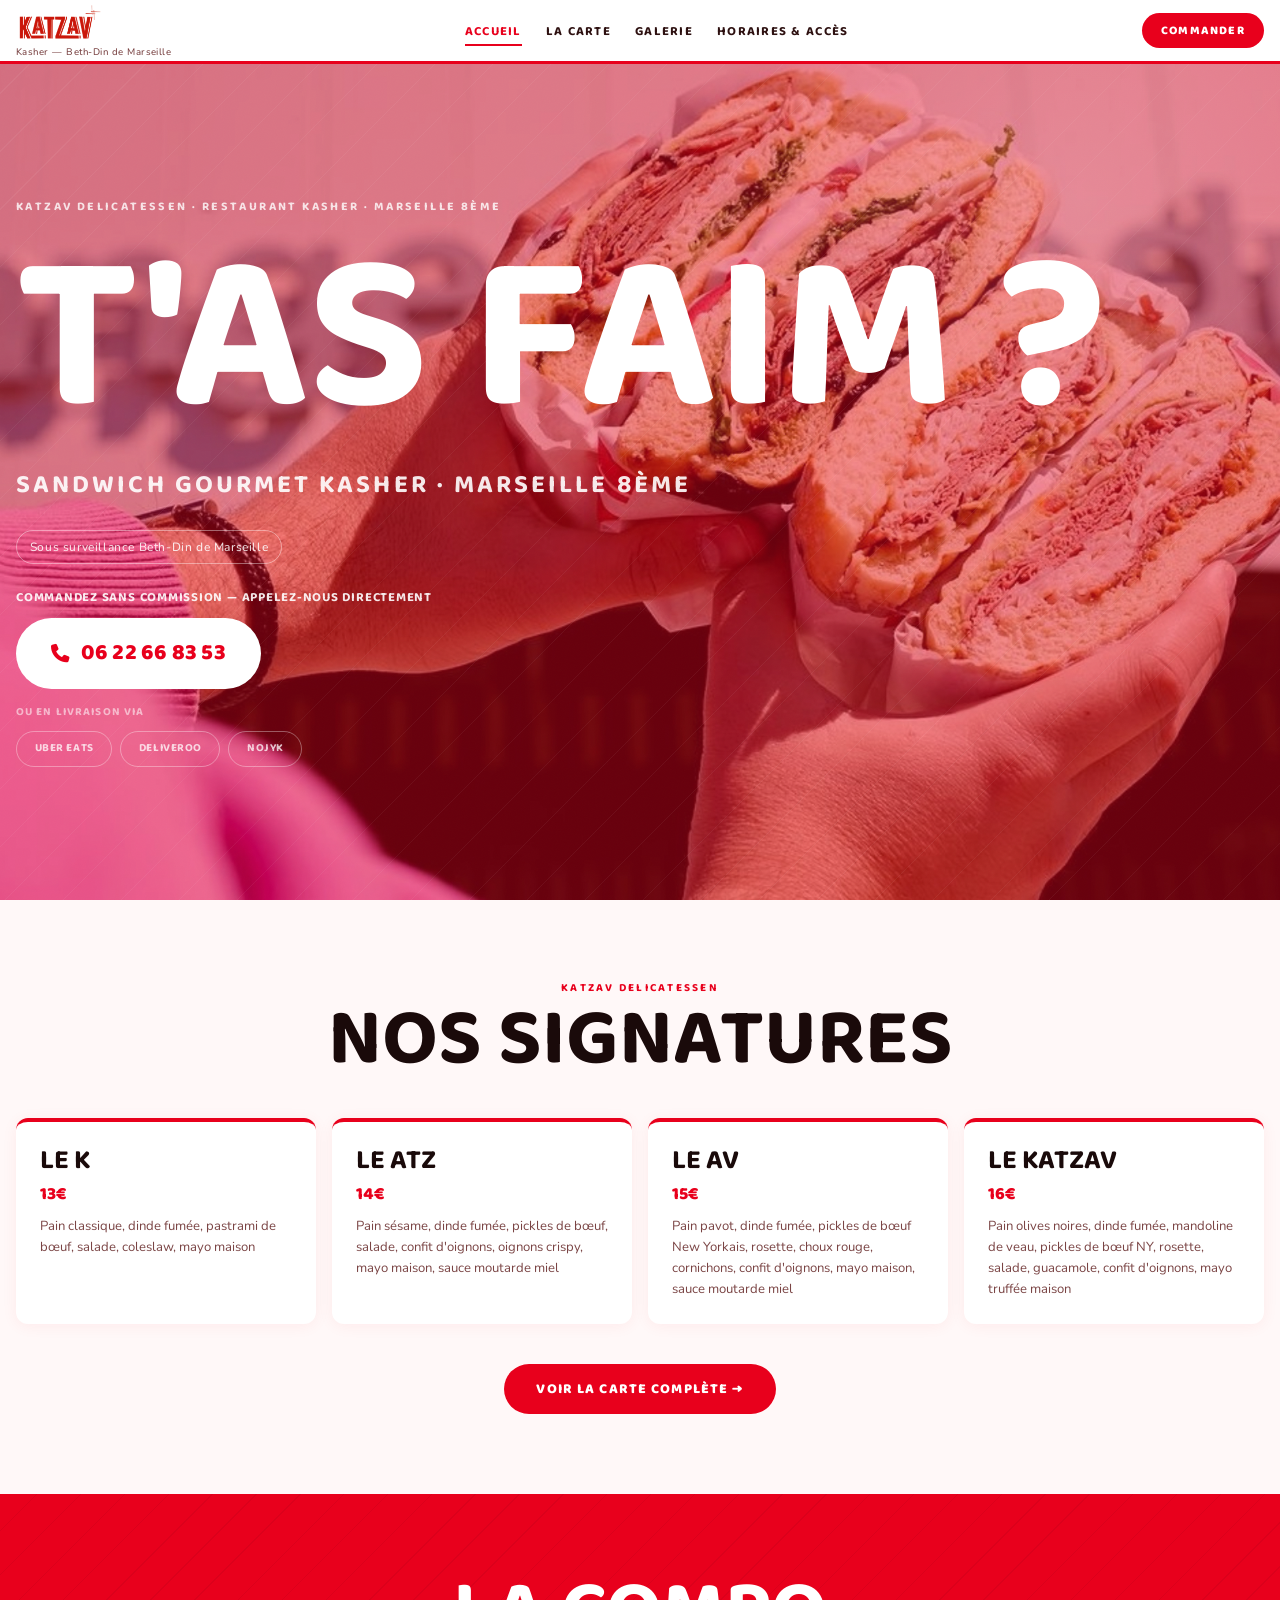
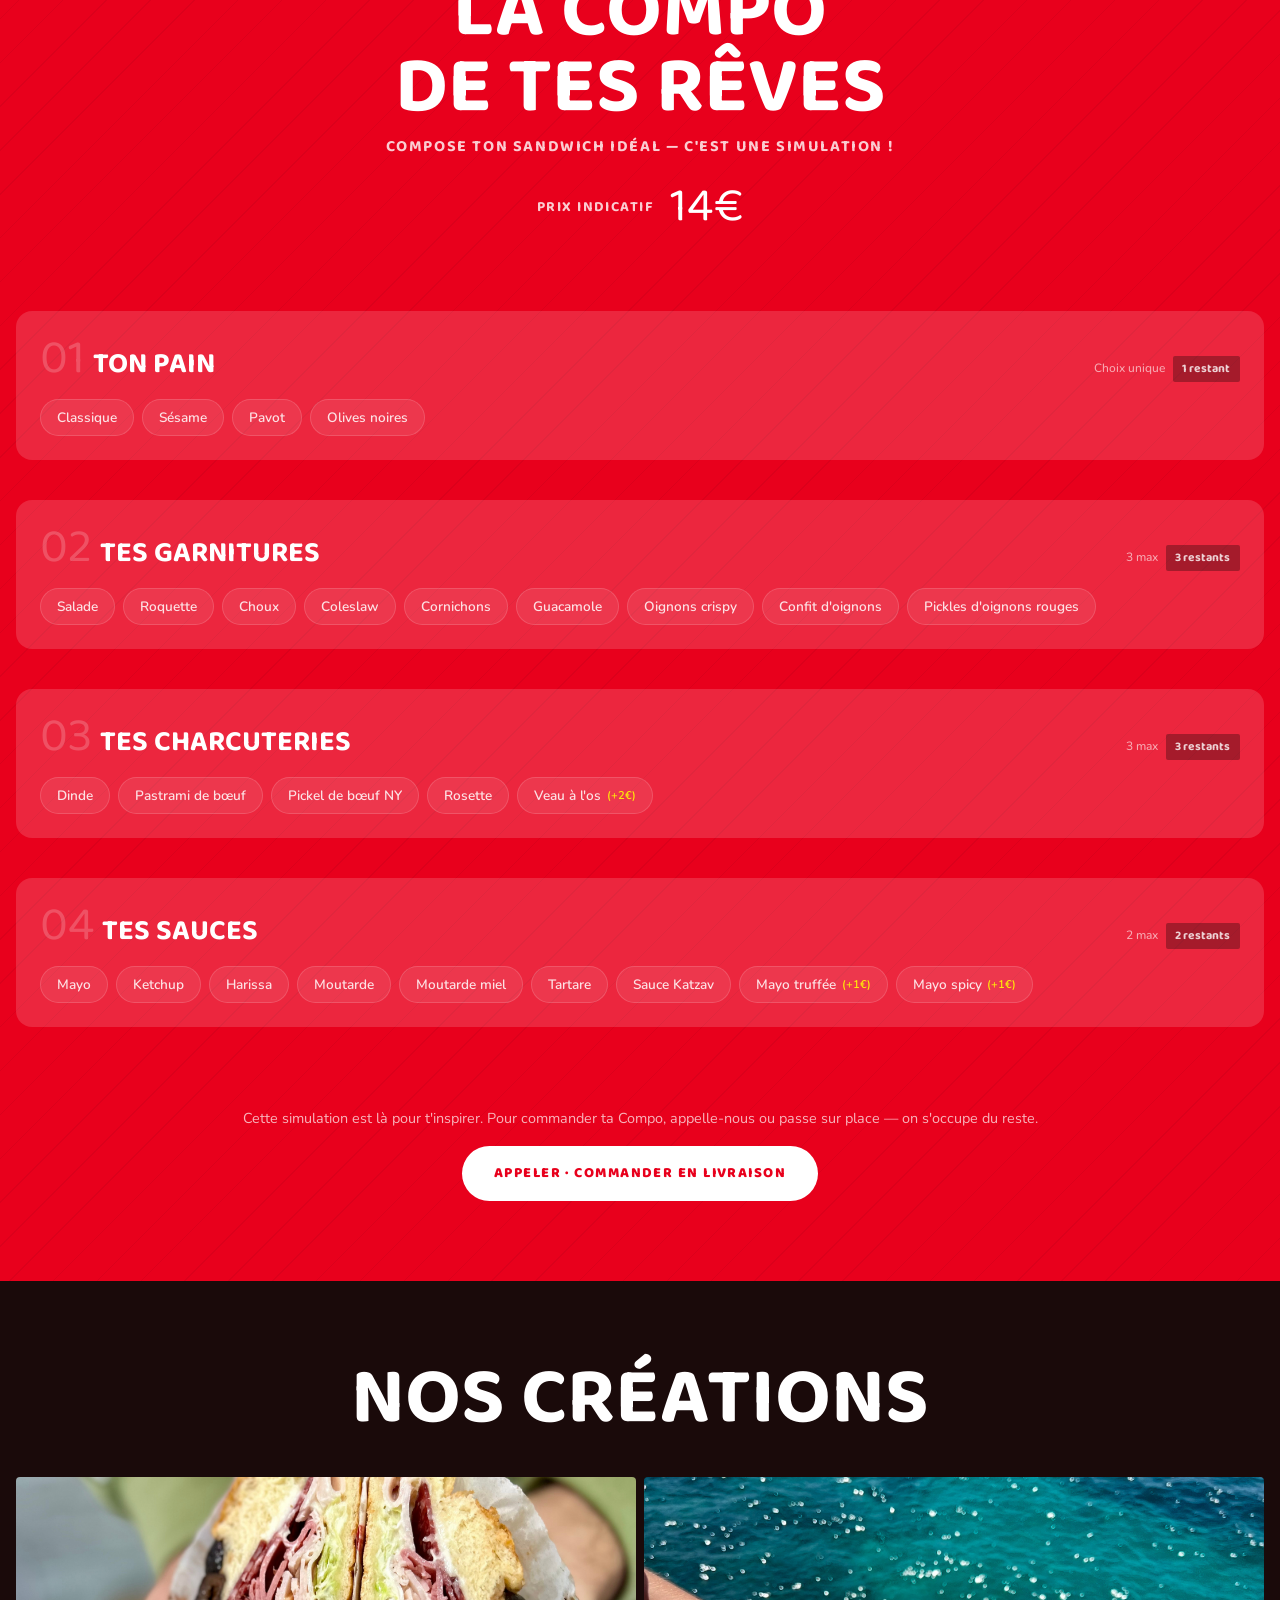
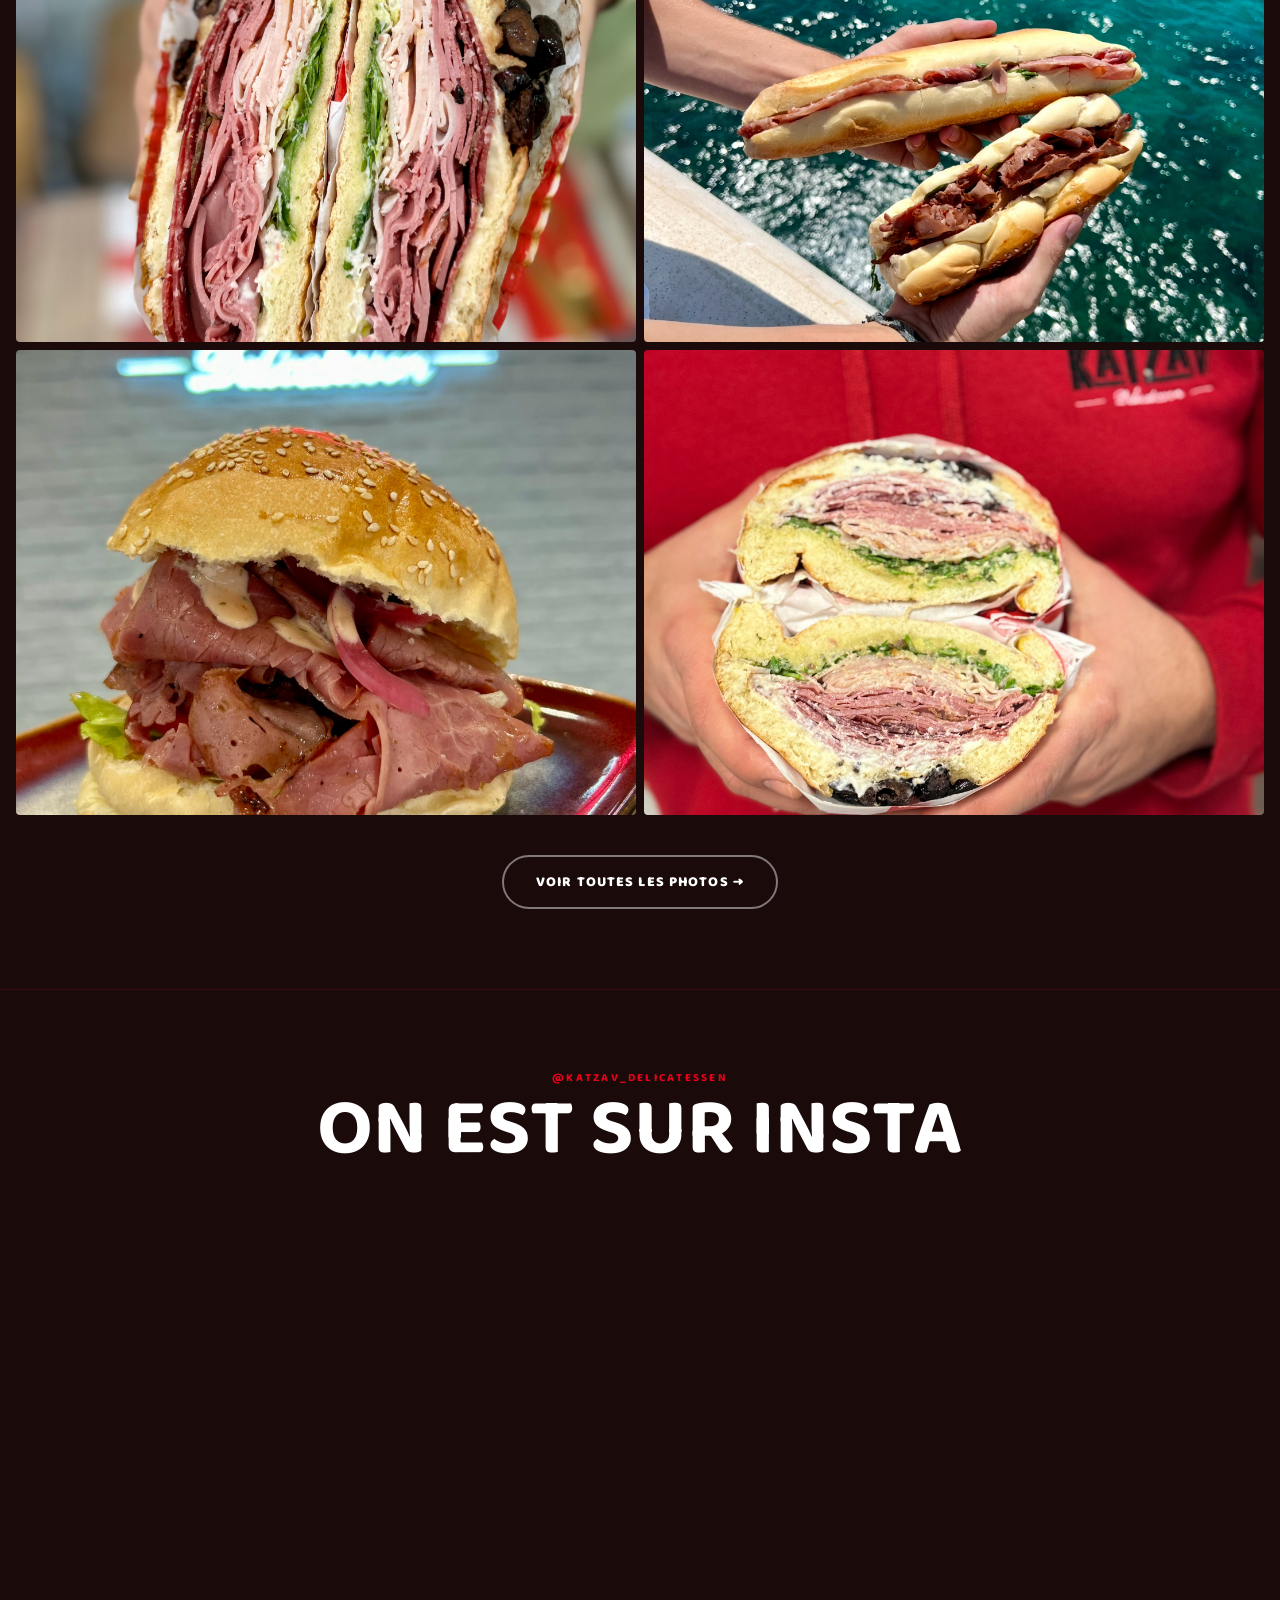
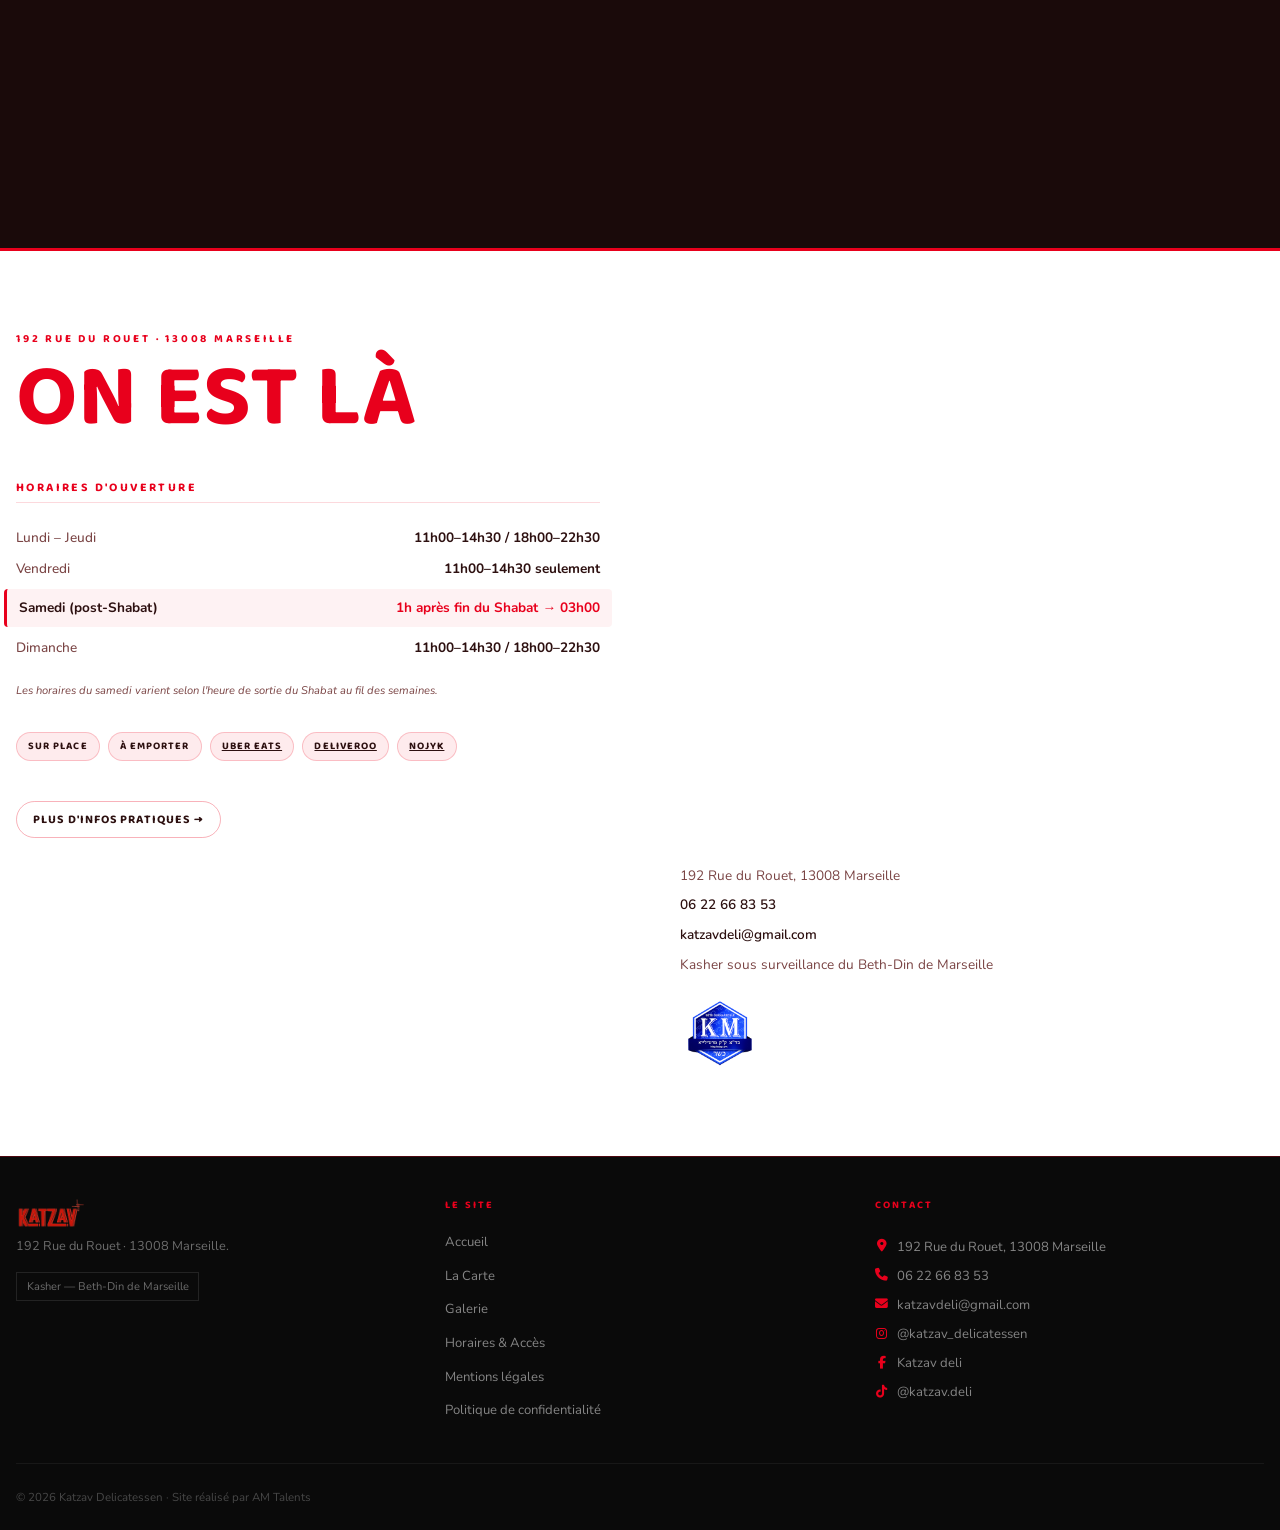
==== commit 4182e631: "prioritize phone CTA over delivery platforms Reverse the visual hierarchy of the order CTAs on index" ====
--- a/index.html
+++ b/index.html
@@ -182,41 +182,48 @@
           Sous surveillance Beth-Din de Marseille
         </p>
 
-        <div class="hero__ctas" id="livraison">
-          <a
-            href="https://www.ubereats.com/fr/store/katzav-delicatessen/f46qpOwvSsSdyJYi37Uuaw"
-            class="hero__cta hero__cta--primary"
-            target="_blank"
-            rel="noopener noreferrer"
-            aria-label="Commander sur Uber Eats — Katzav Delicatessen"
-          >
-            Commander sur Uber Eats
+        <div class="hero__order" id="livraison">
+          <p class="hero__order-eyebrow">Commandez sans commission — appelez-nous directement</p>
+
+          <a href="tel:+33622668353" class="hero__phone-cta" aria-label="Appeler Katzav Delicatessen au 06 22 66 83 53">
+            <i class="fa-solid fa-phone hero__phone-cta-icon" aria-hidden="true"></i>
+            06 22 66 83 53
           </a>
 
-          <a
-            href="https://deliveroo.fr/fr/menu/marseille/marseille-menpenti/dk-pizza"
-            class="hero__cta hero__cta--secondary"
-            target="_blank"
-            rel="noopener noreferrer"
-            aria-label="Commander sur Deliveroo — Katzav Delicatessen"
-          >
-            Commander sur Deliveroo
-          </a>
-
-          <a
-            href="https://nojyk.com/get-menu?restaurant=FR130KXIP&deliveryMode=DEL"
-            class="hero__cta hero__cta--secondary"
-            target="_blank"
-            rel="noopener noreferrer"
-            aria-label="Commander sur Nojyk — Katzav Delicatessen"
-          >
-            Commander sur Nojyk
-          </a>
-        </div>
-
-        <p class="hero__phone-note">
-          Vous pouvez aussi commander par téléphone au <a href="tel:+33622668353">06 22 66 83 53</a>
-        </p>
+          <p class="hero__delivery-label">Ou en livraison via</p>
+
+          <div class="hero__delivery-ctas">
+            <a
+              href="https://www.ubereats.com/fr/store/katzav-delicatessen/f46qpOwvSsSdyJYi37Uuaw"
+              class="hero__delivery-btn"
+              target="_blank"
+              rel="noopener noreferrer"
+              aria-label="Commander sur Uber Eats — Katzav Delicatessen"
+            >
+              Uber Eats
+            </a>
+
+            <a
+              href="https://deliveroo.fr/fr/menu/marseille/marseille-menpenti/dk-pizza"
+              class="hero__delivery-btn"
+              target="_blank"
+              rel="noopener noreferrer"
+              aria-label="Commander sur Deliveroo — Katzav Delicatessen"
+            >
+              Deliveroo
+            </a>
+
+            <a
+              href="https://nojyk.com/get-menu?restaurant=FR130KXIP&deliveryMode=DEL"
+              class="hero__delivery-btn"
+              target="_blank"
+              rel="noopener noreferrer"
+              aria-label="Commander sur Nojyk — Katzav Delicatessen"
+            >
+              Nojyk
+            </a>
+          </div>
+        </div>
       </div>
     </section>
 
--- a/css/components/hero.css
+++ b/css/components/hero.css
@@ -138,91 +138,101 @@
   font-size: 0.9rem;
 }
 
-/* ── Boutons CTA ─────────────────────────────────────────────── */
-.hero__ctas {
-  display: flex;
-  gap: var(--spacing-sm);
-  flex-wrap: wrap;
+/* ── Bloc commande : appel direct en priorité, livraison en secondaire ─── */
+/* Priorité business : le téléphone (0% commission) doit dominer visuellement
+   les 3 plateformes de livraison (qui prennent une commission). */
+.hero__order {
+  display: flex;
+  flex-direction: column;
+  align-items: flex-start;
+  gap: 0.6rem;
   opacity: 0;
   transform: translateY(20px);
   animation: fadeSlideUp 0.6s ease forwards 0.75s;
 }
 
-.hero__cta {
+.hero__order-eyebrow {
+  font-family: var(--font-label);
+  font-size: 0.8rem;
+  font-weight: 700;
+  color: rgba(255, 255, 255, 0.9);
+  text-transform: uppercase;
+  letter-spacing: 0.06em;
+}
+
+/* CTA principal : appel direct */
+.hero__phone-cta {
   display: inline-flex;
   align-items: center;
-  gap: 0.5rem;
-  font-family: var(--font-label);
-  font-size: 0.85rem;
+  gap: 0.7rem;
+  white-space: nowrap;
+  font-family: var(--font-label);
+  font-size: 1.4rem;
   font-weight: 900;
-  text-transform: uppercase;
-  letter-spacing: 0.08em;
+  letter-spacing: 0.01em;
+  color: var(--red);
+  background-color: var(--white);
+  border-radius: 50px;
+  padding: 1.1rem 2.2rem;
   text-decoration: none;
-  padding: 0.9rem 1.8rem;
-  transition: transform 0.2s ease, background-color 0.2s ease;
-}
-
-.hero__cta--primary {
-  background-color: var(--white);
+  transition: transform 0.2s ease, box-shadow 0.2s ease, background-color 0.2s ease;
+}
+
+.hero__phone-cta:visited {
   color: var(--red);
-  border-radius: 50px;
-  font-weight: 800;
-}
-
-.hero__cta--primary:hover {
+}
+
+.hero__phone-cta:hover {
   background-color: var(--off-white);
   transform: translateY(-2px);
-  box-shadow: 0 4px 20px rgba(0, 0, 0, 0.15);
-}
-
-.hero__cta--secondary {
-  background-color: transparent;
+  box-shadow: 0 6px 24px rgba(0, 0, 0, 0.2);
+}
+
+.hero__phone-cta-icon {
+  font-size: 1.15rem;
+}
+
+/* Options secondaires : livraison via plateformes tierces */
+.hero__delivery-label {
+  margin-top: 0.3rem;
+  font-family: var(--font-label);
+  font-size: 0.7rem;
+  font-weight: 700;
+  color: rgba(255, 255, 255, 0.55);
+  text-transform: uppercase;
+  letter-spacing: 0.1em;
+}
+
+.hero__delivery-ctas {
+  display: flex;
+  gap: 0.5rem;
+  flex-wrap: wrap;
+}
+
+.hero__delivery-btn {
+  display: inline-flex;
+  align-items: center;
+  font-family: var(--font-label);
+  font-size: 0.7rem;
+  font-weight: 700;
+  text-transform: uppercase;
+  letter-spacing: 0.05em;
+  text-decoration: none;
+  color: rgba(255, 255, 255, 0.75);
+  border: 1px solid rgba(255, 255, 255, 0.35);
+  border-radius: 50px;
+  padding: 0.5rem 1.1rem;
+  transition: border-color 0.2s ease, background-color 0.2s ease, color 0.2s ease;
+}
+
+.hero__delivery-btn:visited {
+  color: rgba(255, 255, 255, 0.75);
+}
+
+.hero__delivery-btn:hover {
+  border-color: rgba(255, 255, 255, 0.7);
+  background-color: rgba(255, 255, 255, 0.08);
   color: var(--white);
-  border: 2px solid rgba(255, 255, 255, 0.6);
-  border-radius: 50px;
-}
-
-.hero__cta--secondary:hover {
-  border-color: var(--white);
-  background-color: rgba(255, 255, 255, 0.1);
-  transform: translateY(-2px);
-}
-
-/* Reset état :visited pour uniformiser les 3 boutons */
-.hero__cta--primary:visited {
-  background-color: var(--white);
-  color: var(--red);
-}
-
-.hero__cta--secondary:visited {
-  background-color: transparent;
-  color: var(--white);
-  border-color: rgba(255, 255, 255, 0.6);
-}
-
-.hero__cta-icon {
-  font-size: 1rem;
-}
-
-/* ── Option téléphone (discrète, sous les CTA livraison) ──────── */
-.hero__phone-note {
-  font-family: var(--font-body);
-  font-size: 0.8rem;
-  color: rgba(255, 255, 255, 0.7);
-  opacity: 0;
-  transform: translateY(20px);
-  animation: fadeSlideUp 0.6s ease forwards 0.85s;
-}
-
-.hero__phone-note a {
-  color: var(--white);
-  font-weight: 700;
-  text-decoration: underline;
-  text-underline-offset: 2px;
-}
-
-.hero__phone-note a:hover {
-  color: rgba(255, 255, 255, 0.85);
 }
 
 /* ── Animation keyframes ─────────────────────────────────────── */
@@ -239,8 +249,7 @@
   .hero__headline,
   .hero__subheadline,
   .hero__kasher,
-  .hero__ctas,
-  .hero__phone-note {
+  .hero__order {
     opacity: 1;
     transform: none;
     animation: none;
@@ -254,19 +263,22 @@
     text-align: center;
   }
 
-  .hero__ctas {
-    justify-content: center;
-    flex-direction: column;
+  .hero__order {
     align-items: center;
     width: 100%;
   }
 
-  .hero__cta {
-    padding: 0.75rem 1.5rem;
-    font-size: 0.8rem;
+  .hero__phone-cta {
+    font-size: 1.15rem;
+    padding: 0.9rem 1.6rem;
     width: 100%;
-    max-width: 320px;
+    max-width: 340px;
     justify-content: center;
+  }
+
+  .hero__delivery-ctas {
+    justify-content: center;
+    width: 100%;
   }
 
   .hero__blob {
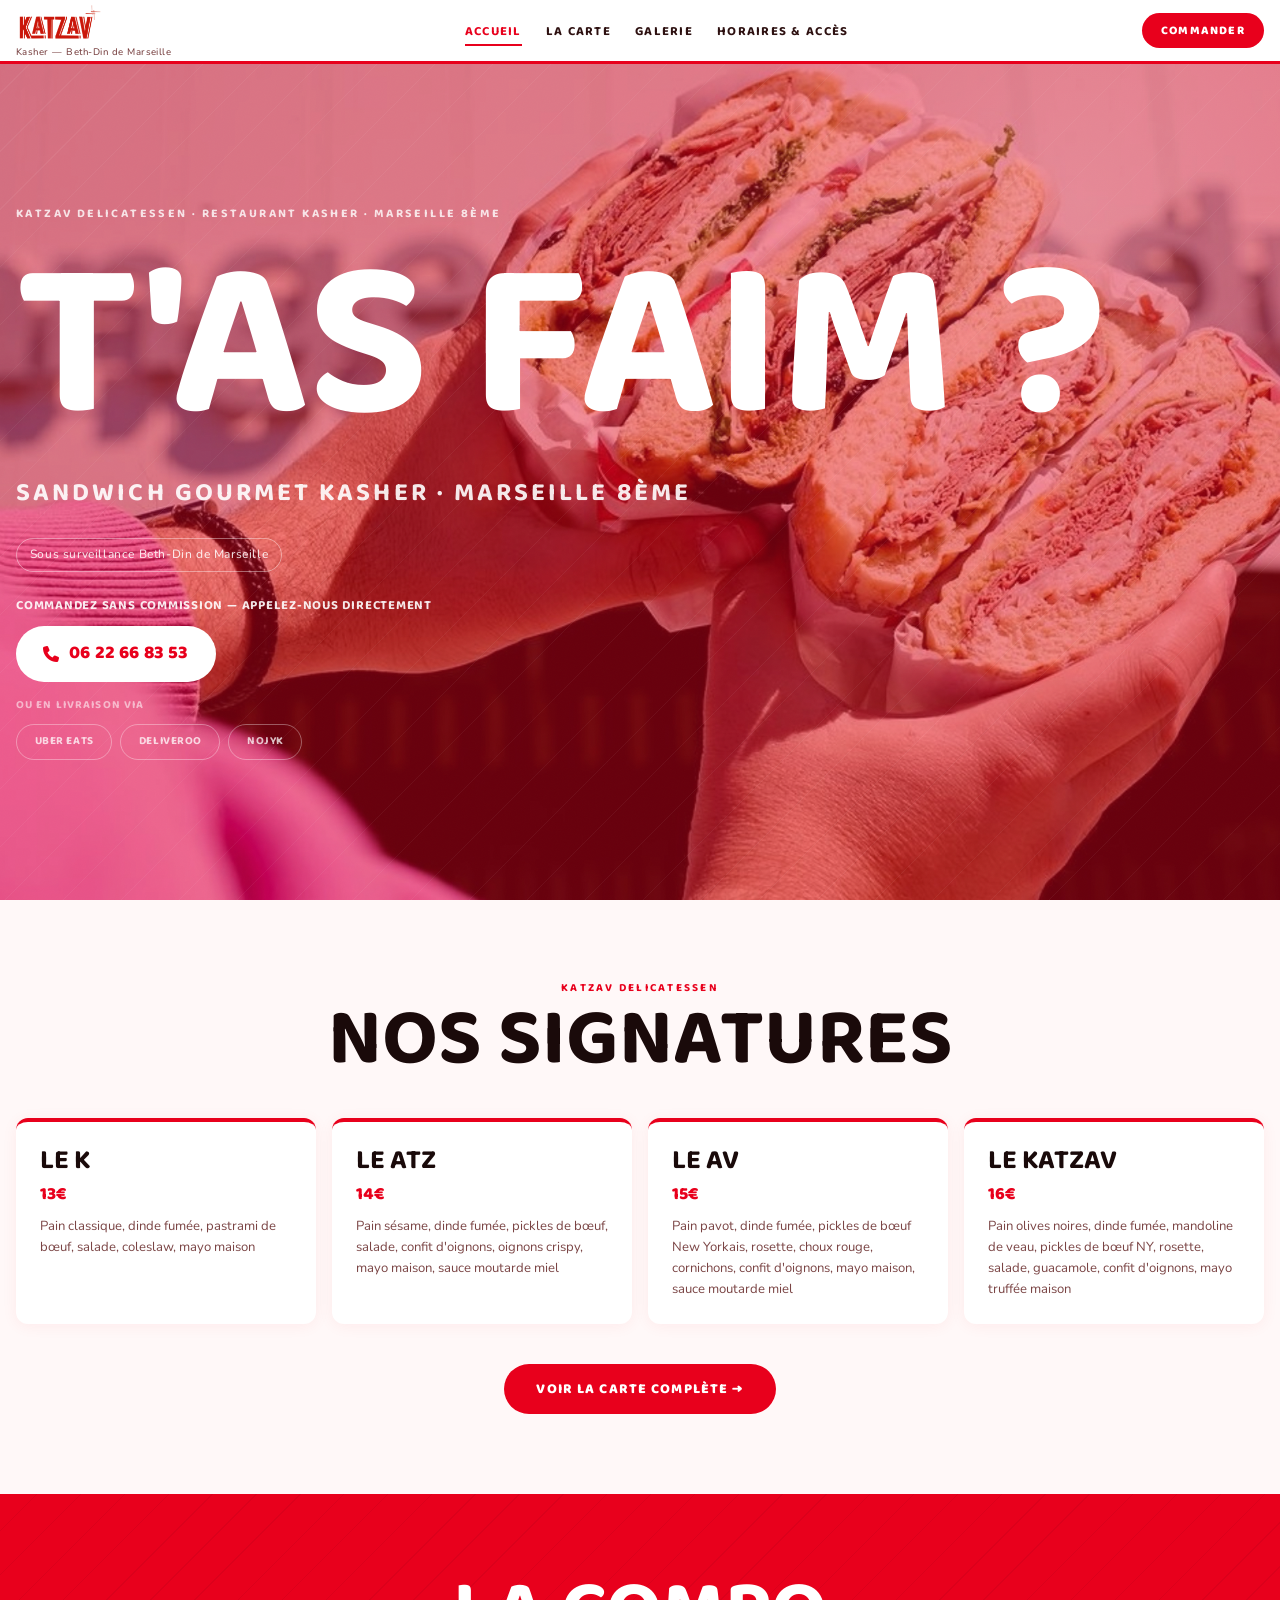
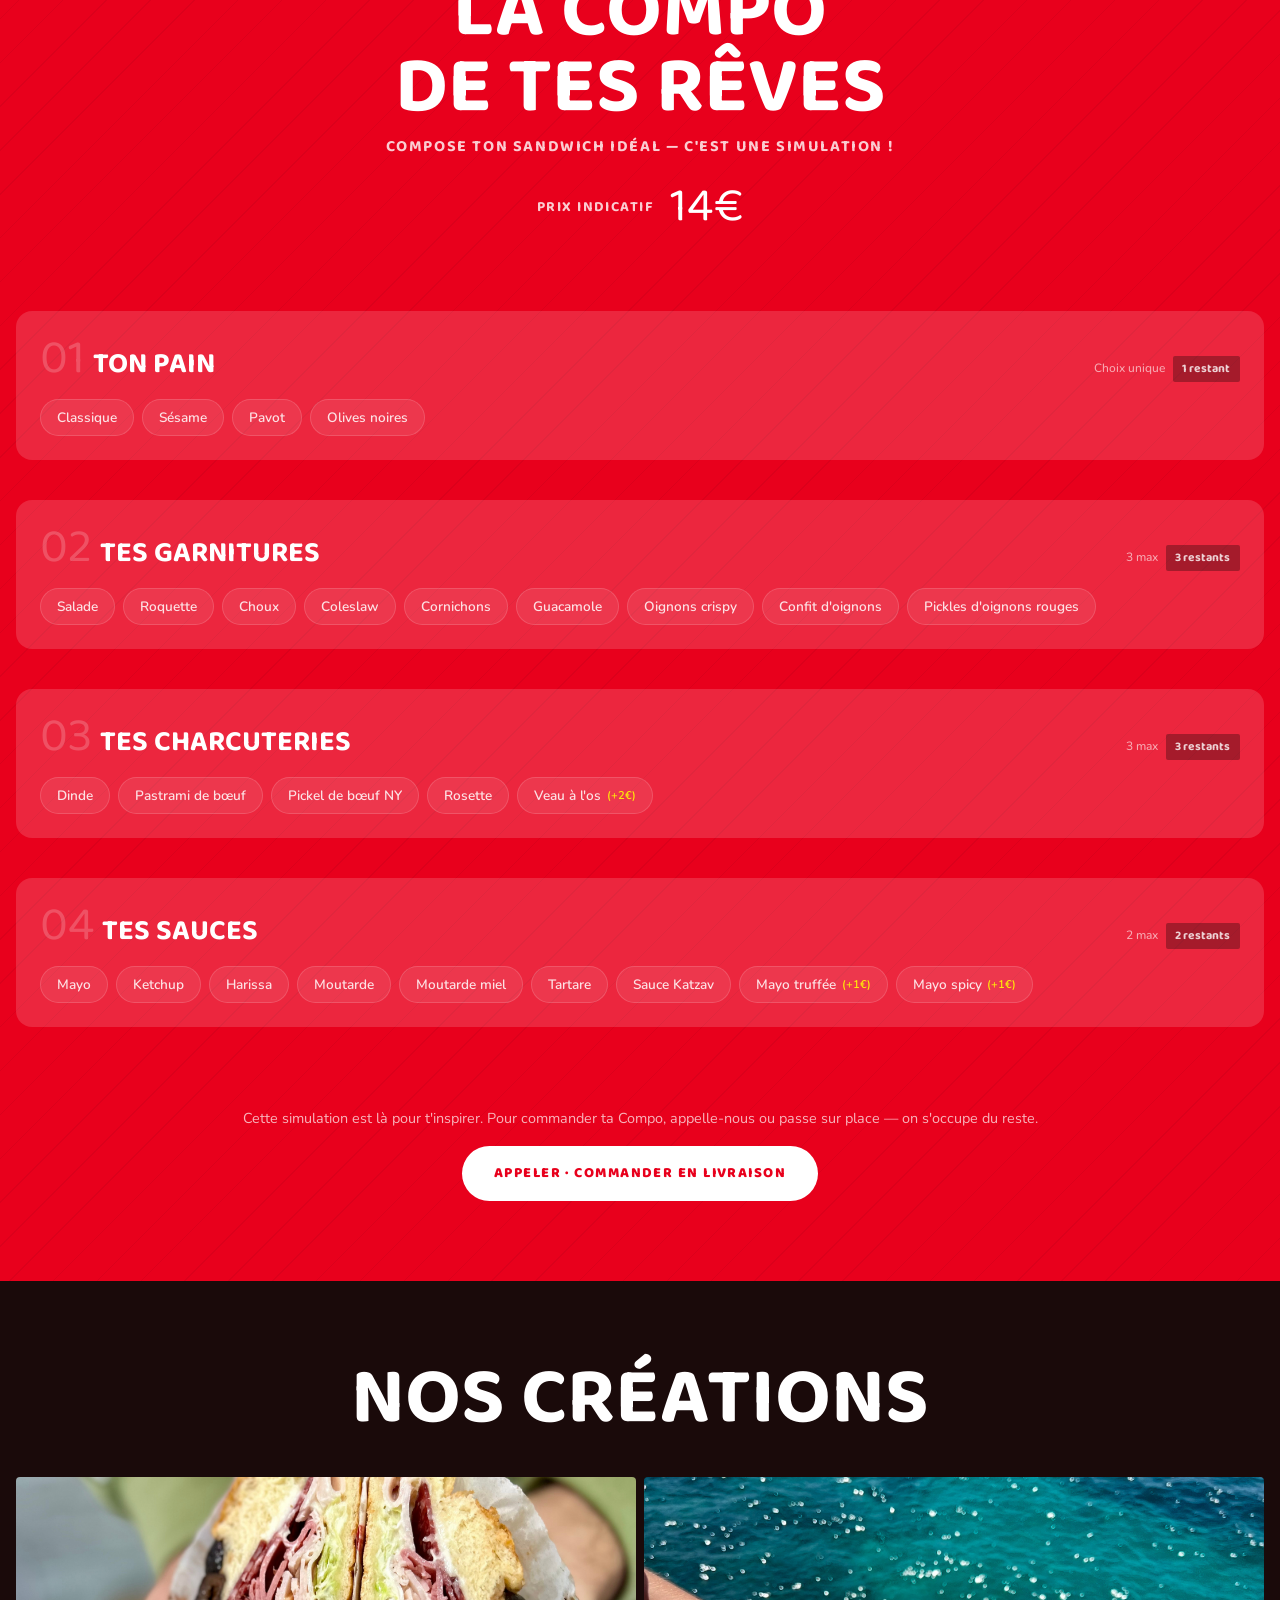
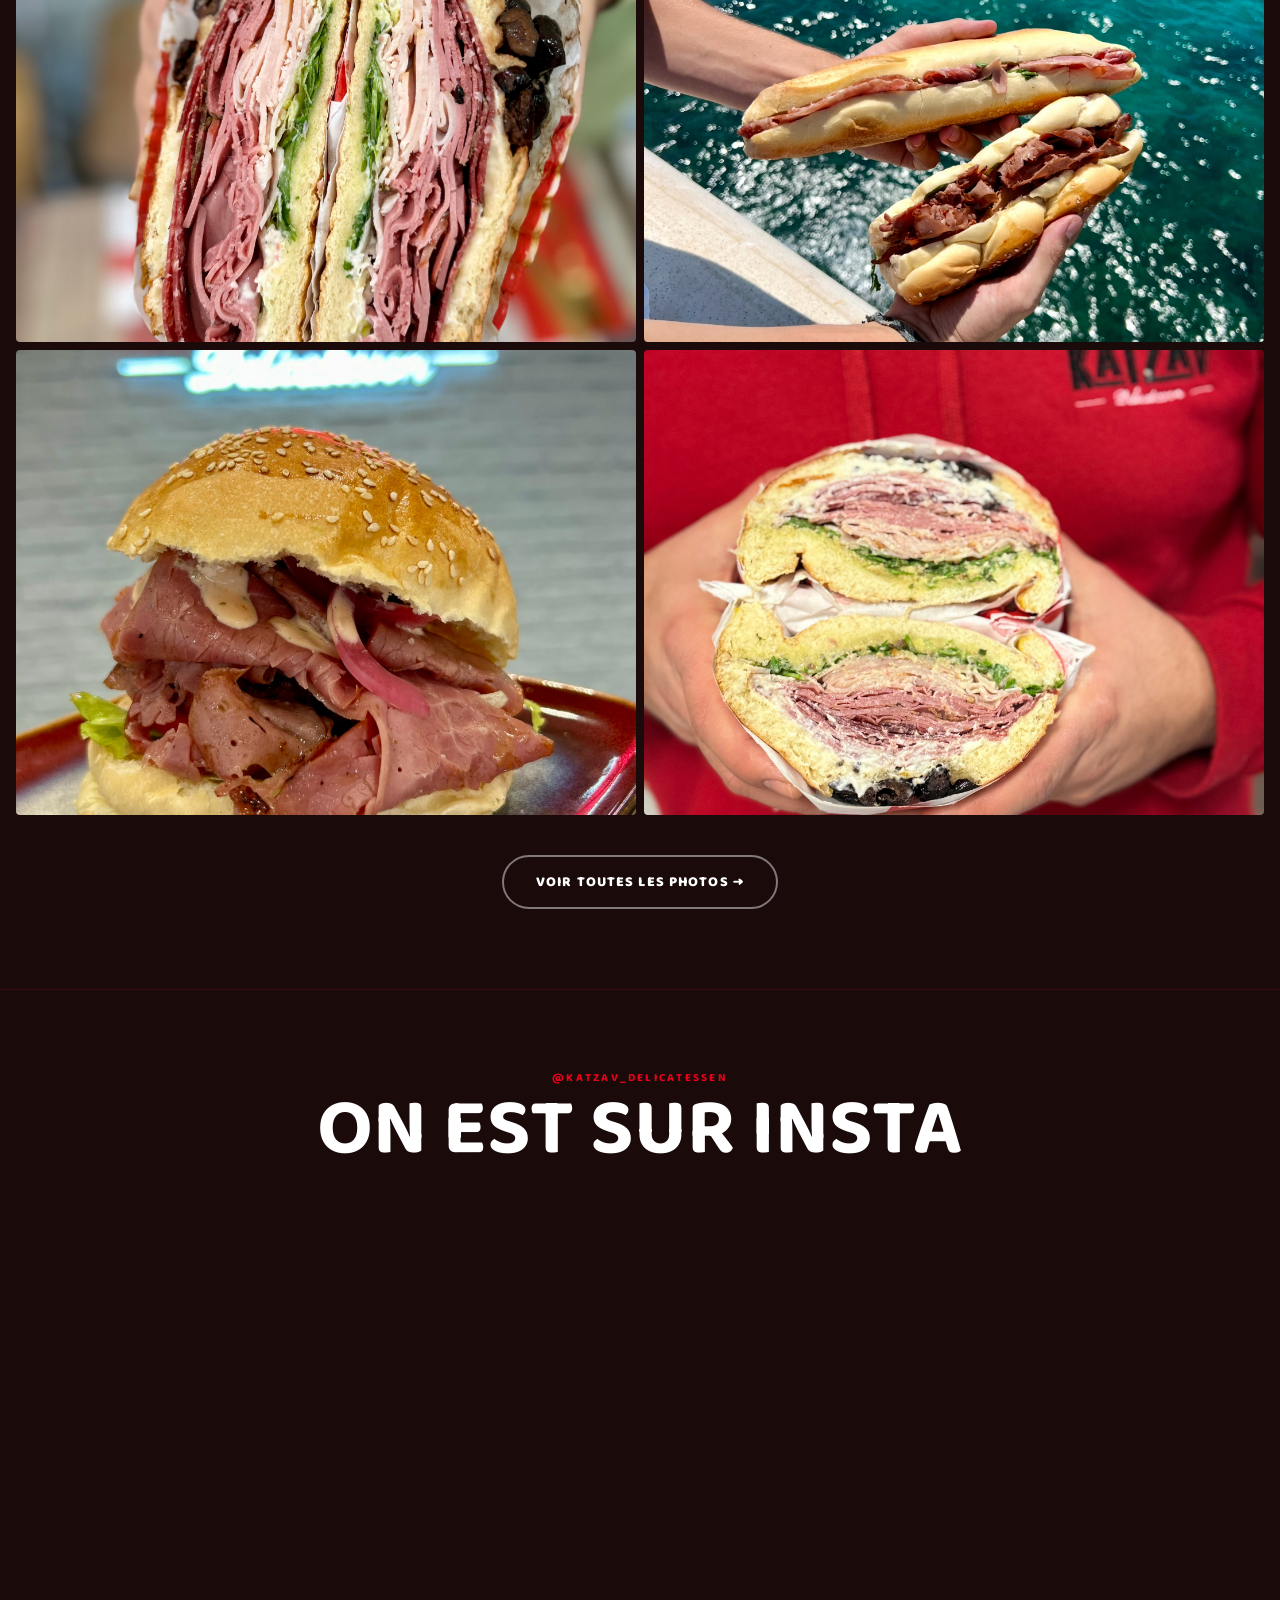
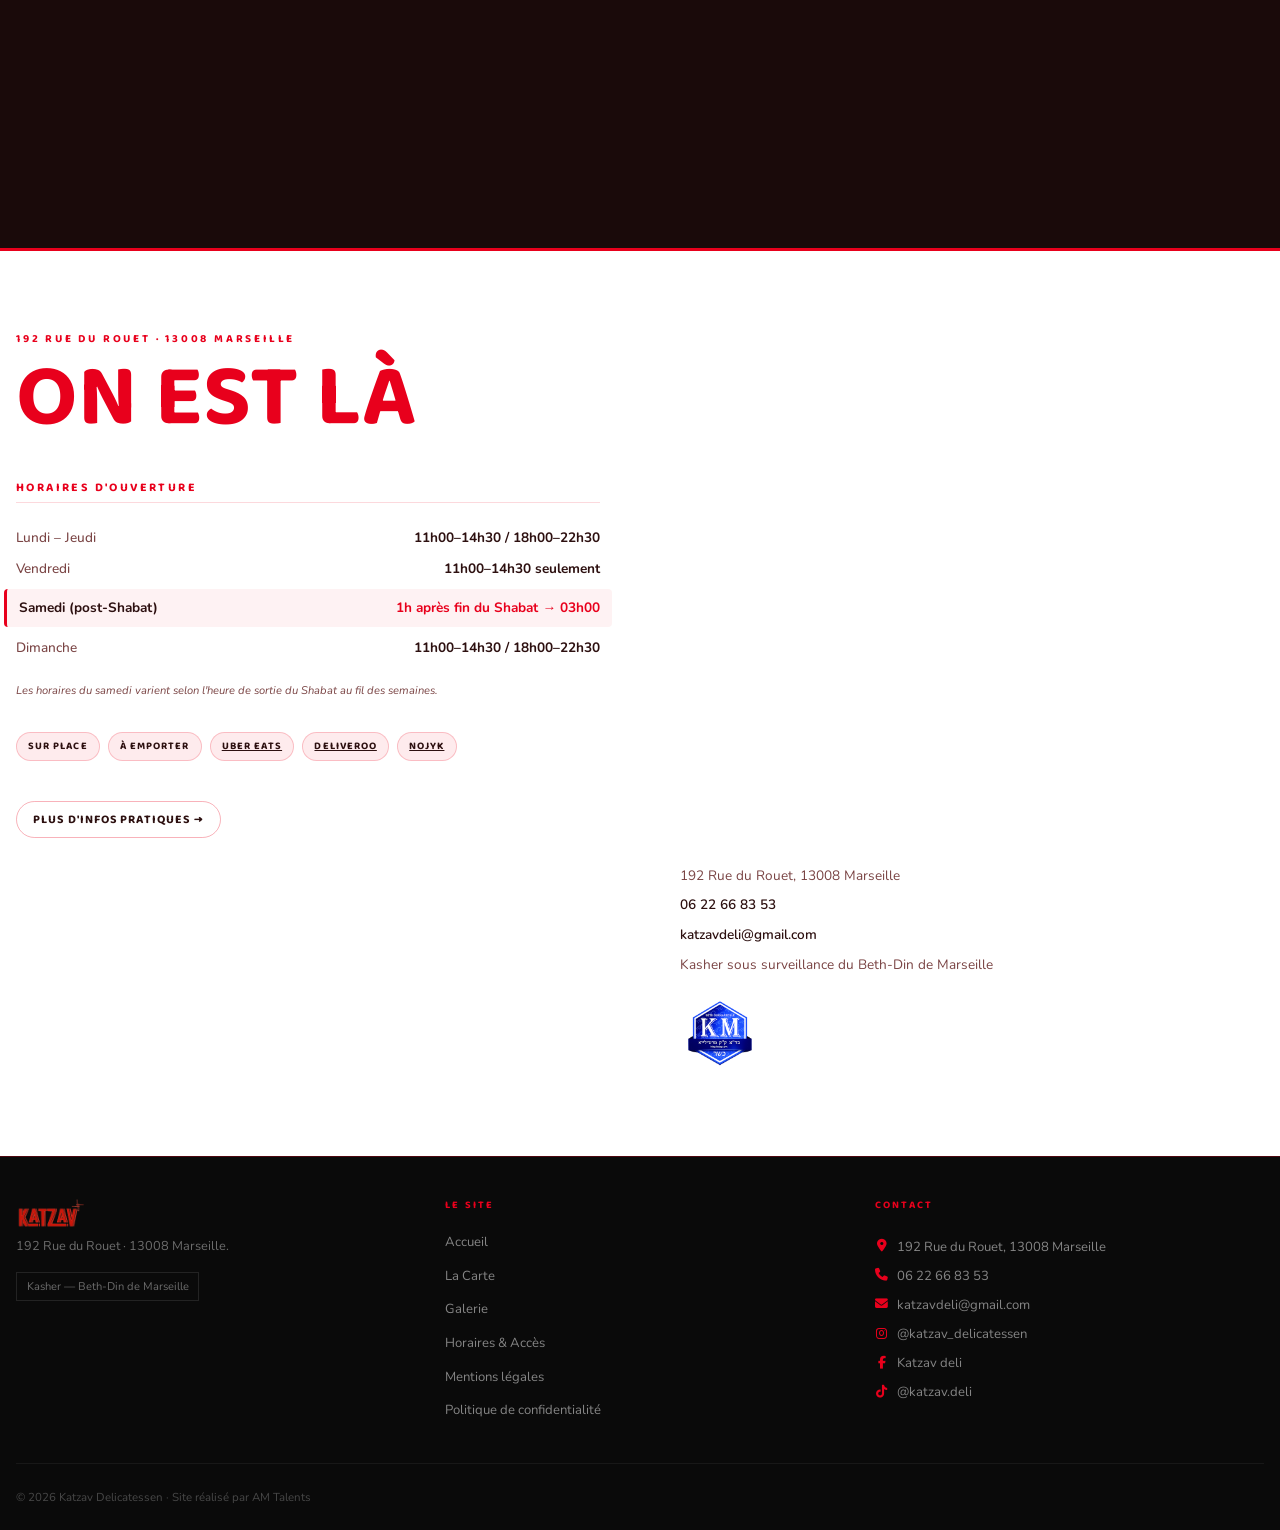
==== commit 0d1981df: "fix missing mobile CSS for phone CTA + resize desktop button Root cause of the mobile bug: not a CSS" ====
--- a/index.html
+++ b/index.html
@@ -42,14 +42,14 @@
   <link href="https://fonts.googleapis.com/css2?family=Baloo+2:wght@400;500;600;700;800&family=Nunito:wght@400;500;600;700;800;900&display=swap" rel="stylesheet">
 
   <!-- ── CSS ───────────────────────────────────────────────────── -->
-  <link rel="stylesheet" href="css/main.css?v=3">
-  <link rel="stylesheet" href="css/components/nav.css?v=3">
-  <link rel="stylesheet" href="css/components/hero.css?v=3">
-  <link rel="stylesheet" href="css/components/compo.css?v=3">
-  <link rel="stylesheet" href="css/components/footer.css?v=3">
-  <link rel="stylesheet" href="css/components/signatures.css?v=3">
-  <link rel="stylesheet" href="css/components/gallery-page.css?v=3">
-  <link rel="stylesheet" href="css/components/instagram-feed.css?v=3">
+  <link rel="stylesheet" href="css/main.css?v=4">
+  <link rel="stylesheet" href="css/components/nav.css?v=4">
+  <link rel="stylesheet" href="css/components/hero.css?v=4">
+  <link rel="stylesheet" href="css/components/compo.css?v=4">
+  <link rel="stylesheet" href="css/components/footer.css?v=4">
+  <link rel="stylesheet" href="css/components/signatures.css?v=4">
+  <link rel="stylesheet" href="css/components/gallery-page.css?v=4">
+  <link rel="stylesheet" href="css/components/instagram-feed.css?v=4">
 
   <!-- ── Schema.org JSON-LD ─────────────────────────────────────── -->
   <script type="application/ld+json">
@@ -538,7 +538,7 @@
     </div>
   </footer>
 
-  <script type="module" src="js/main.js?v=3"></script>
+  <script type="module" src="js/main.js?v=4"></script>
 
   <!-- Elfsight Instagram Feed | Untitled Instagram Feed -->
   <script src="https://elfsightcdn.com/platform.js" async></script>
--- a/css/components/hero.css
+++ b/css/components/hero.css
@@ -164,16 +164,16 @@
 .hero__phone-cta {
   display: inline-flex;
   align-items: center;
-  gap: 0.7rem;
+  gap: 0.6rem;
   white-space: nowrap;
   font-family: var(--font-label);
-  font-size: 1.4rem;
+  font-size: 1.15rem;
   font-weight: 900;
   letter-spacing: 0.01em;
   color: var(--red);
   background-color: var(--white);
   border-radius: 50px;
-  padding: 1.1rem 2.2rem;
+  padding: 0.85rem 1.7rem;
   text-decoration: none;
   transition: transform 0.2s ease, box-shadow 0.2s ease, background-color 0.2s ease;
 }
@@ -189,7 +189,7 @@
 }
 
 .hero__phone-cta-icon {
-  font-size: 1.15rem;
+  font-size: 1rem;
 }
 
 /* Options secondaires : livraison via plateformes tierces */
@@ -269,8 +269,8 @@
   }
 
   .hero__phone-cta {
-    font-size: 1.15rem;
-    padding: 0.9rem 1.6rem;
+    font-size: 1.05rem;
+    padding: 0.8rem 1.5rem;
     width: 100%;
     max-width: 340px;
     justify-content: center;
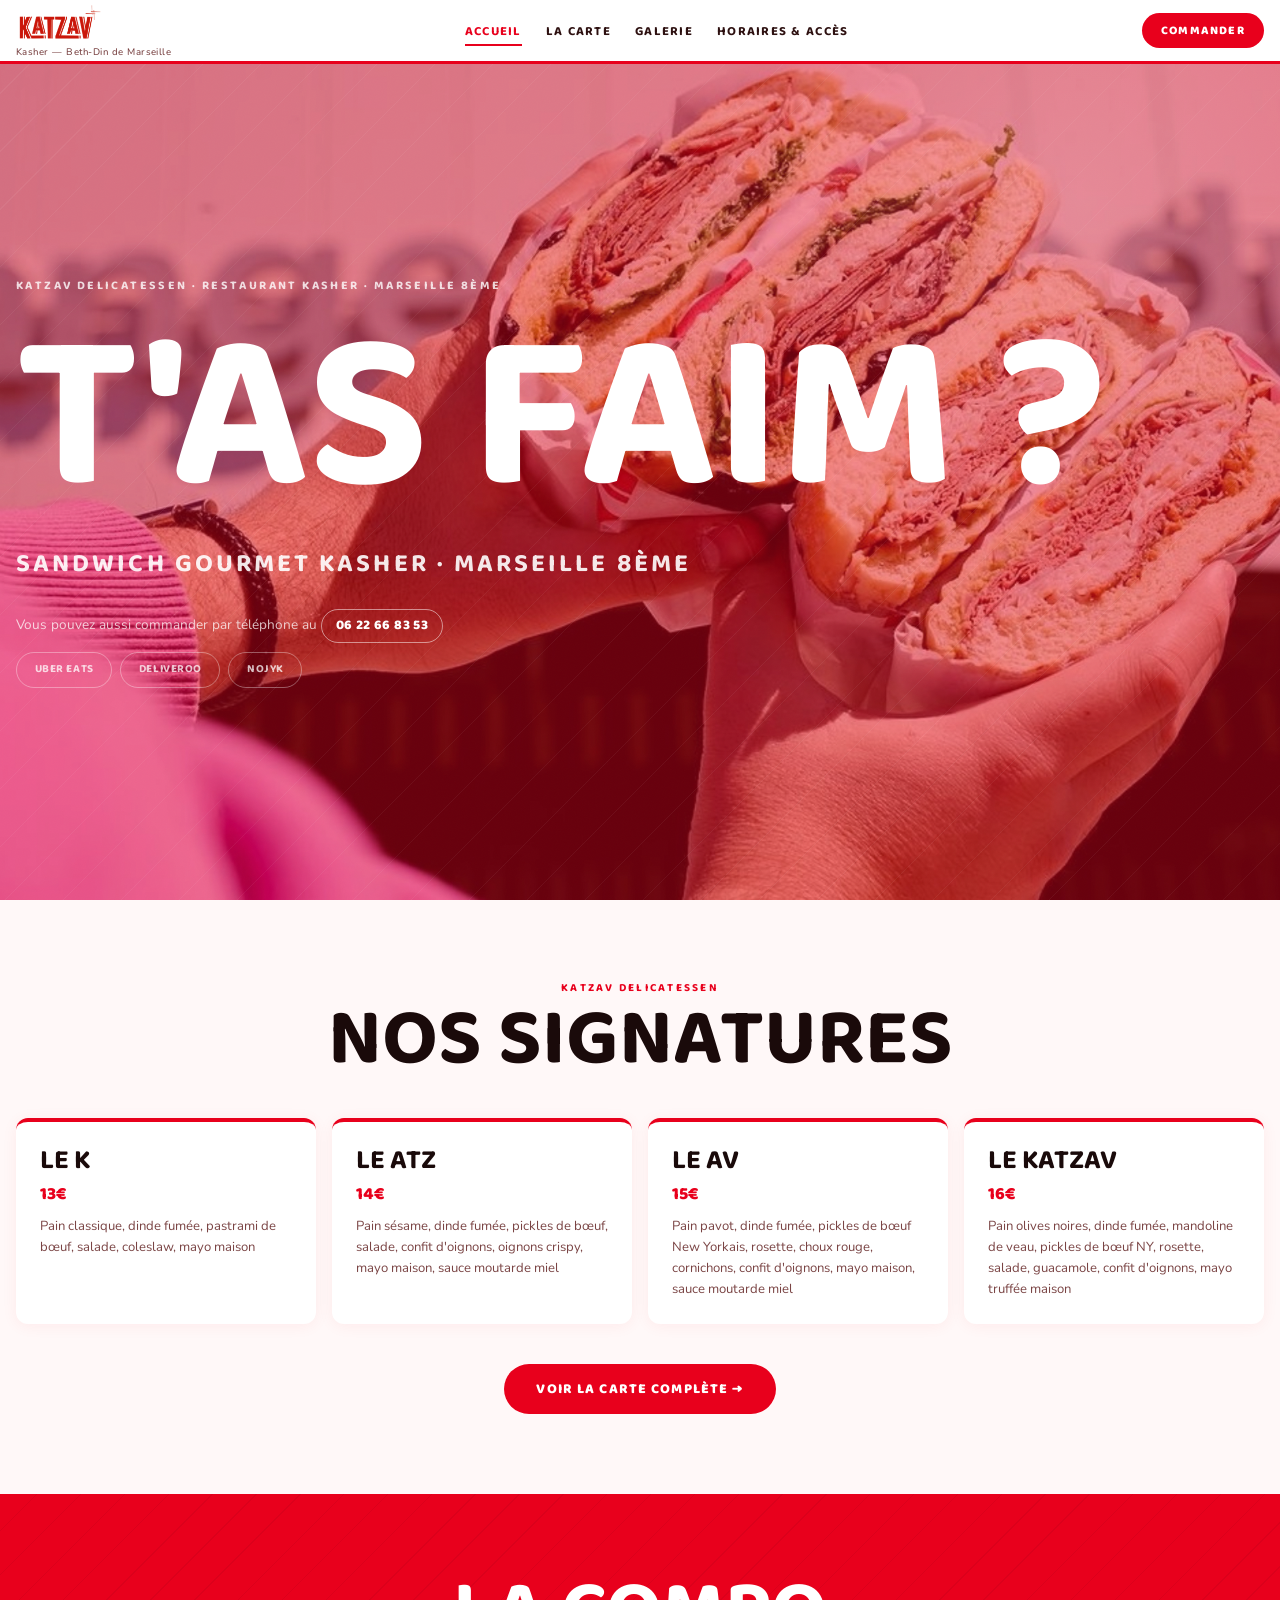
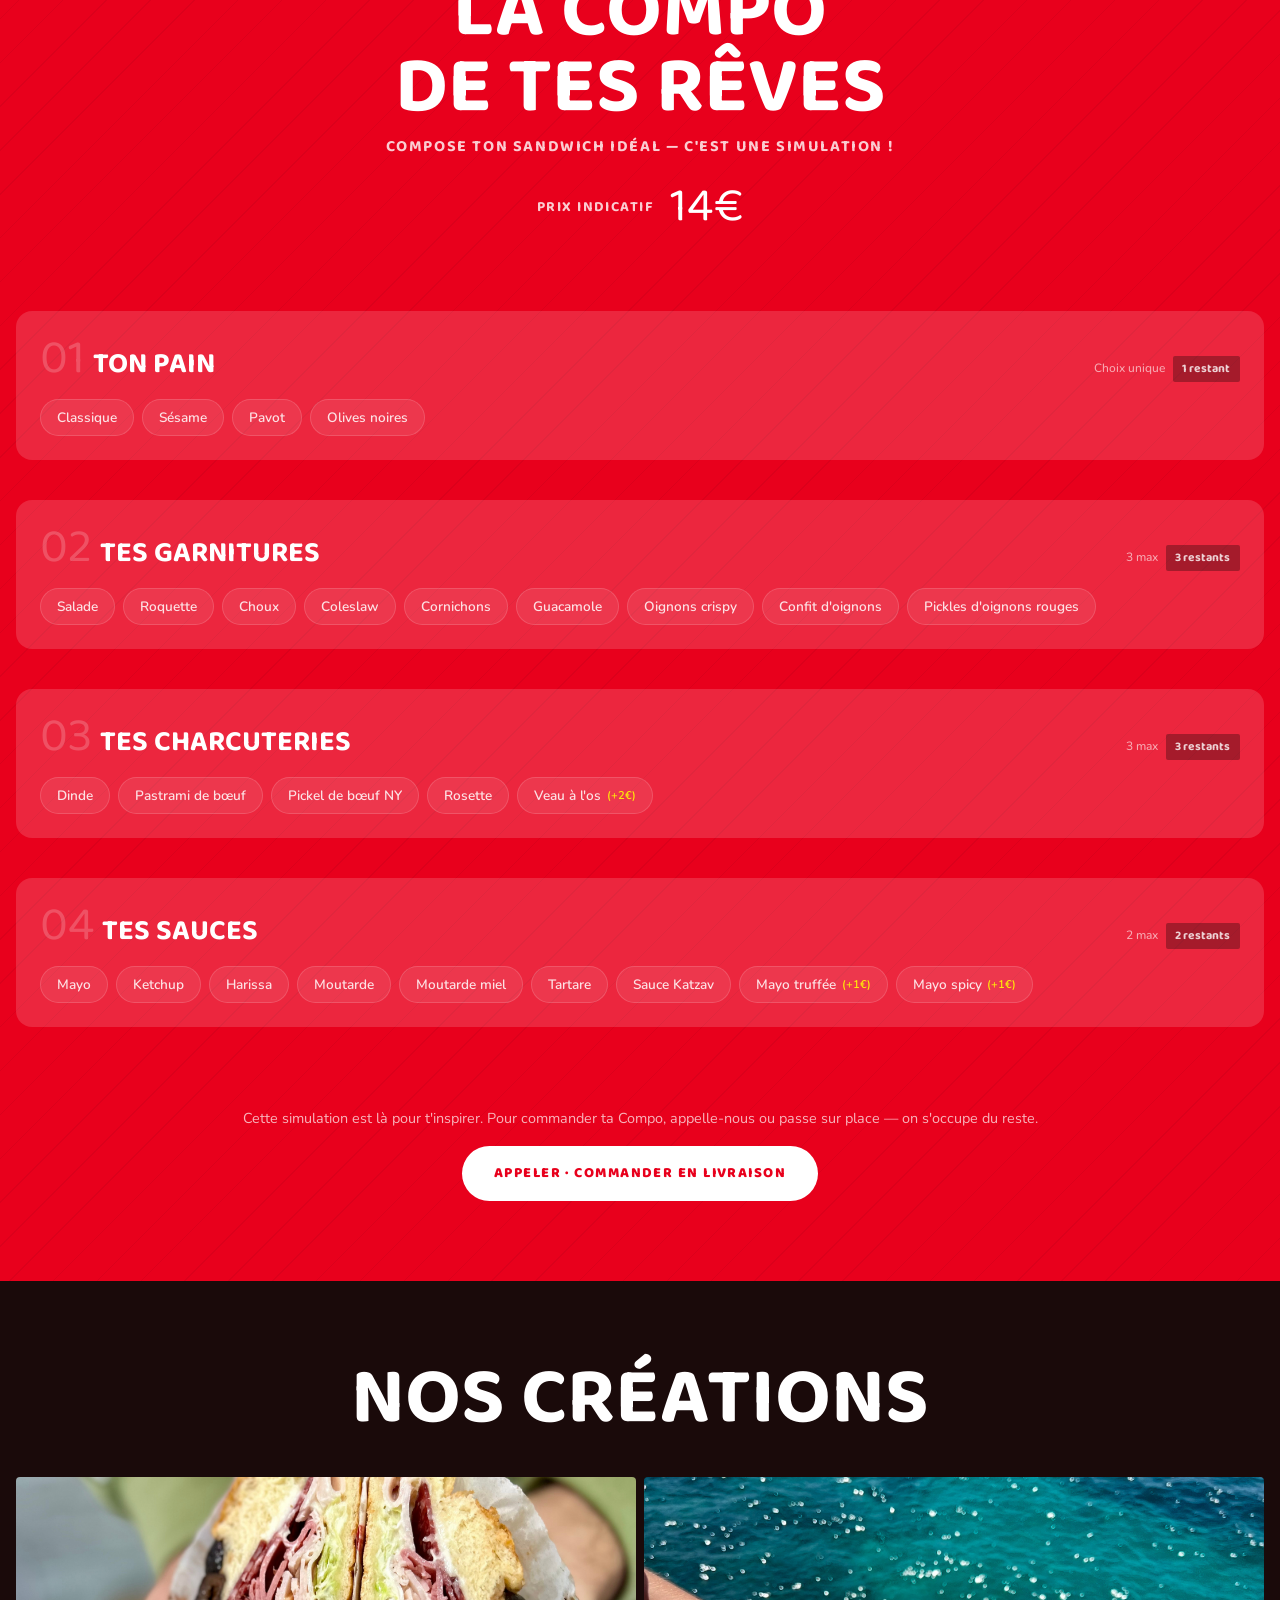
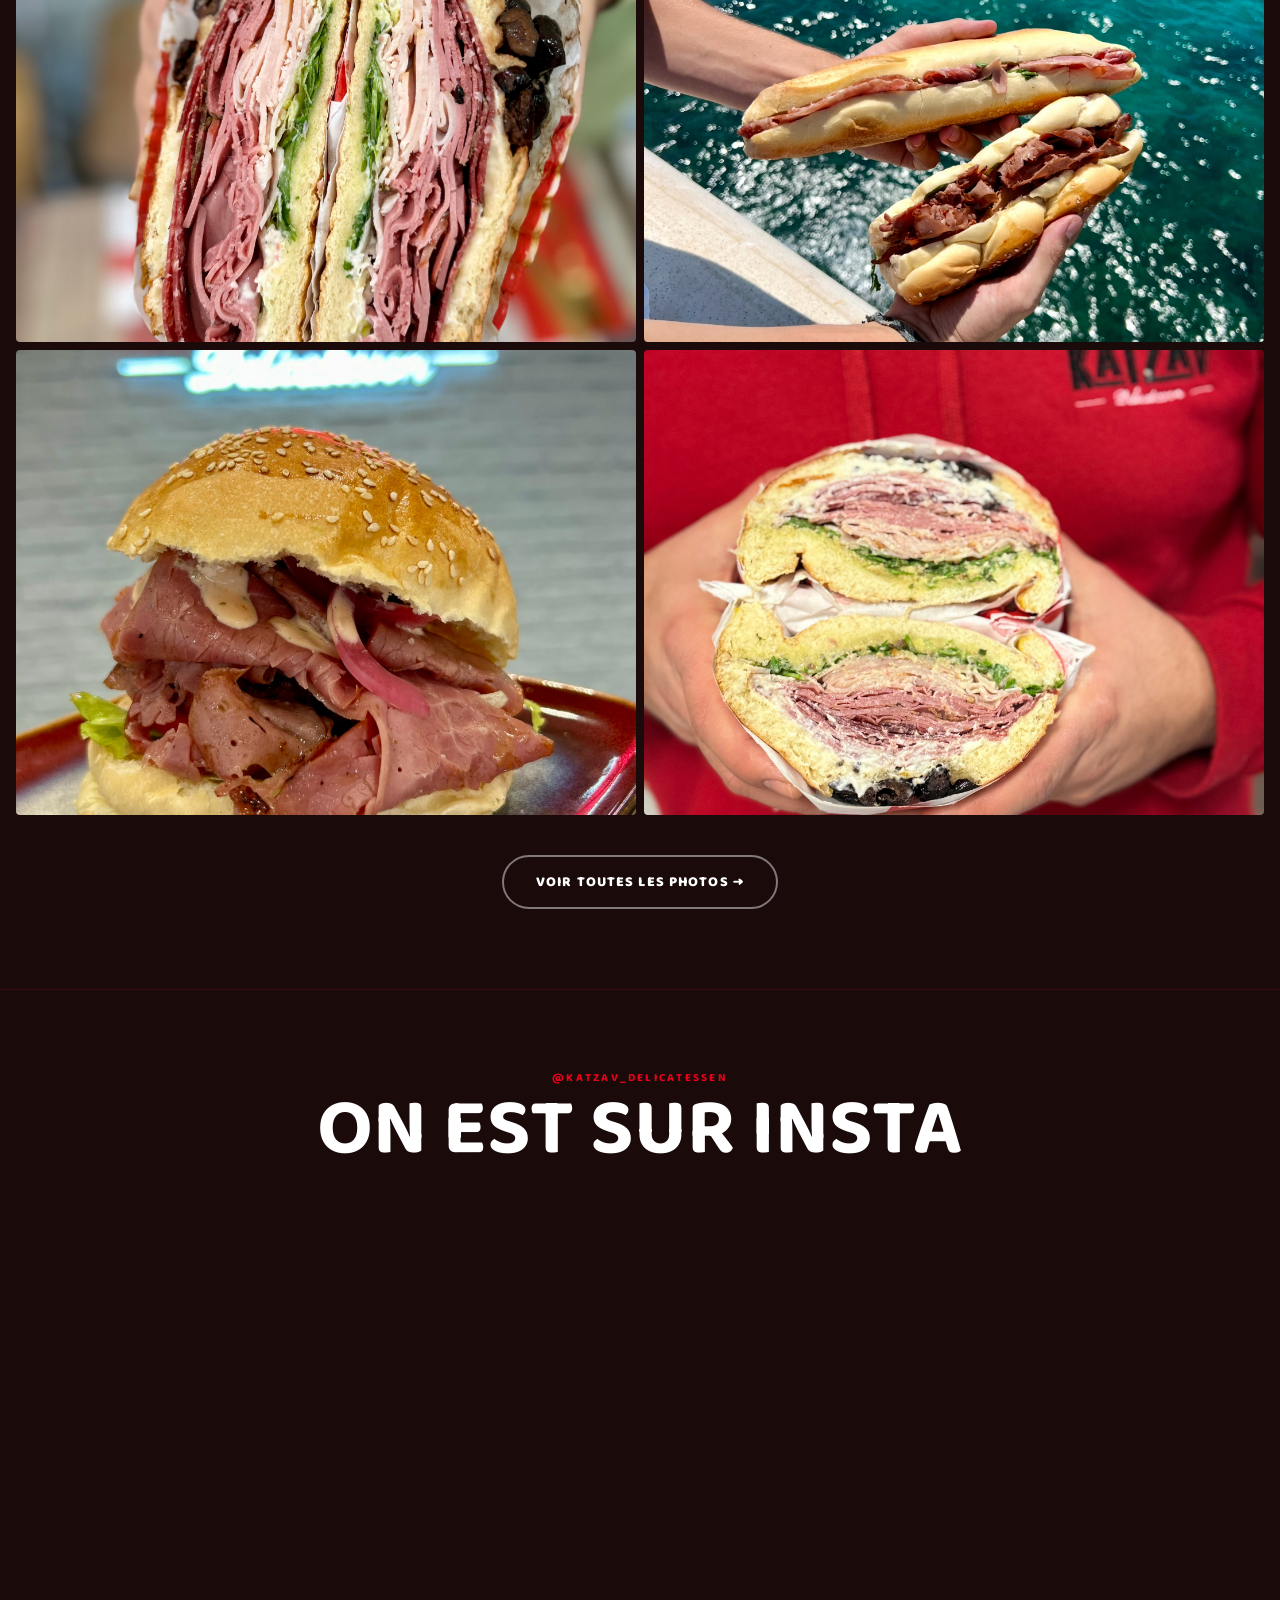
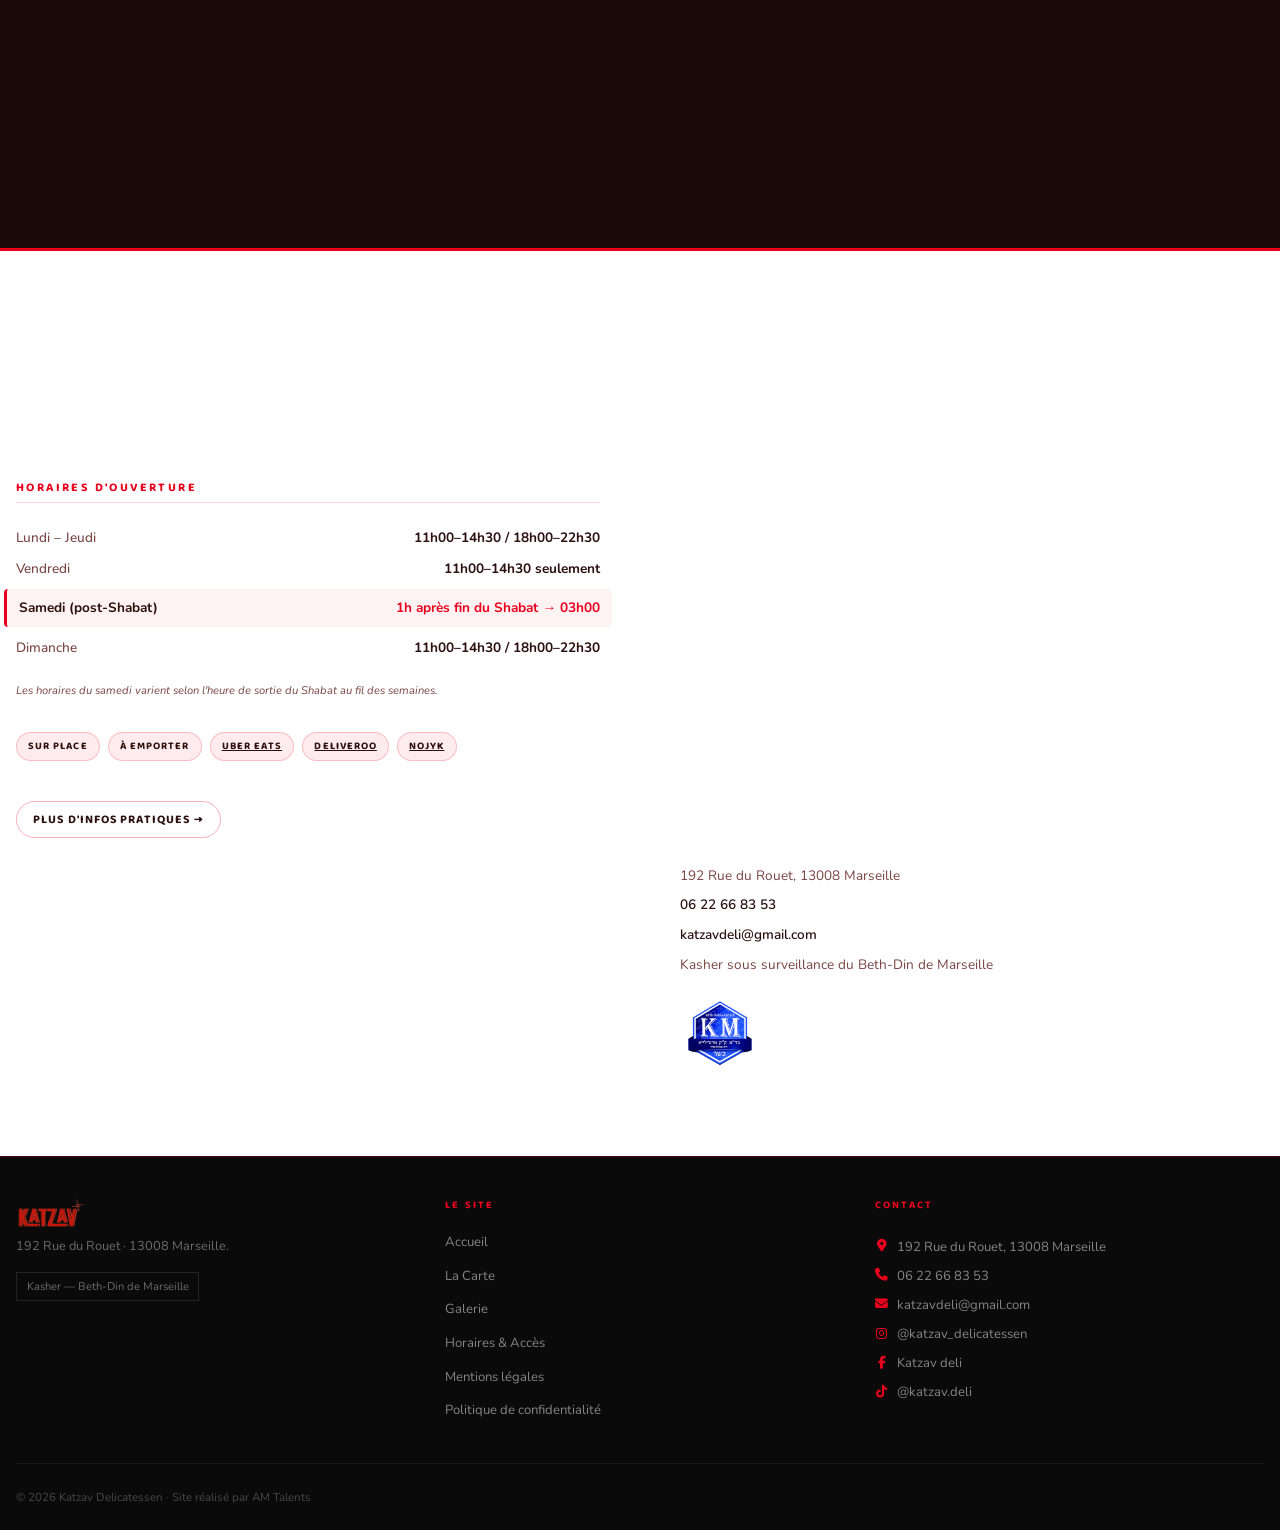
==== commit 116928ac: "revert phone CTA style, reposition above delivery buttons, remove Beth-Din badge on homepage index.h" ====
--- a/index.html
+++ b/index.html
@@ -42,14 +42,14 @@
   <link href="https://fonts.googleapis.com/css2?family=Baloo+2:wght@400;500;600;700;800&family=Nunito:wght@400;500;600;700;800;900&display=swap" rel="stylesheet">
 
   <!-- ── CSS ───────────────────────────────────────────────────── -->
-  <link rel="stylesheet" href="css/main.css?v=4">
-  <link rel="stylesheet" href="css/components/nav.css?v=4">
-  <link rel="stylesheet" href="css/components/hero.css?v=4">
-  <link rel="stylesheet" href="css/components/compo.css?v=4">
-  <link rel="stylesheet" href="css/components/footer.css?v=4">
-  <link rel="stylesheet" href="css/components/signatures.css?v=4">
-  <link rel="stylesheet" href="css/components/gallery-page.css?v=4">
-  <link rel="stylesheet" href="css/components/instagram-feed.css?v=4">
+  <link rel="stylesheet" href="css/main.css?v=5">
+  <link rel="stylesheet" href="css/components/nav.css?v=5">
+  <link rel="stylesheet" href="css/components/hero.css?v=5">
+  <link rel="stylesheet" href="css/components/compo.css?v=5">
+  <link rel="stylesheet" href="css/components/footer.css?v=5">
+  <link rel="stylesheet" href="css/components/signatures.css?v=5">
+  <link rel="stylesheet" href="css/components/gallery-page.css?v=5">
+  <link rel="stylesheet" href="css/components/instagram-feed.css?v=5">
 
   <!-- ── Schema.org JSON-LD ─────────────────────────────────────── -->
   <script type="application/ld+json">
@@ -178,19 +178,10 @@
           Sandwich gourmet kasher · Marseille 8ème
         </p>
 
-        <p class="hero__kasher">
-          Sous surveillance Beth-Din de Marseille
-        </p>
-
         <div class="hero__order" id="livraison">
-          <p class="hero__order-eyebrow">Commandez sans commission — appelez-nous directement</p>
-
-          <a href="tel:+33622668353" class="hero__phone-cta" aria-label="Appeler Katzav Delicatessen au 06 22 66 83 53">
-            <i class="fa-solid fa-phone hero__phone-cta-icon" aria-hidden="true"></i>
-            06 22 66 83 53
-          </a>
-
-          <p class="hero__delivery-label">Ou en livraison via</p>
+          <p class="hero__phone-note">
+            Vous pouvez aussi commander par téléphone au <a href="tel:+33622668353">06 22 66 83 53</a>
+          </p>
 
           <div class="hero__delivery-ctas">
             <a
@@ -538,7 +529,7 @@
     </div>
   </footer>
 
-  <script type="module" src="js/main.js?v=4"></script>
+  <script type="module" src="js/main.js?v=5"></script>
 
   <!-- Elfsight Instagram Feed | Untitled Instagram Feed -->
   <script src="https://elfsightcdn.com/platform.js" async></script>
--- a/css/components/hero.css
+++ b/css/components/hero.css
@@ -160,7 +160,40 @@
   letter-spacing: 0.06em;
 }
 
-/* CTA principal : appel direct */
+/* Option téléphone — version discrète (accueil) : texte fin + pilule outline,
+   directement enchaînée avec les 3 boutons de livraison (même groupe visuel) */
+.hero__phone-note {
+  font-family: var(--font-body);
+  font-size: 0.85rem;
+  color: rgba(255, 255, 255, 0.75);
+}
+
+.hero__phone-note a {
+  display: inline-flex;
+  align-items: center;
+  white-space: nowrap;
+  font-family: var(--font-label);
+  font-weight: 800;
+  font-size: 0.85rem;
+  letter-spacing: 0.03em;
+  color: var(--white);
+  text-decoration: none;
+  border: 1px solid rgba(255, 255, 255, 0.5);
+  border-radius: 50px;
+  padding: 0.3rem 0.85rem;
+  transition: border-color 0.2s ease, background-color 0.2s ease;
+}
+
+.hero__phone-note a:visited {
+  color: var(--white);
+}
+
+.hero__phone-note a:hover {
+  border-color: var(--white);
+  background-color: rgba(255, 255, 255, 0.1);
+}
+
+/* CTA principal : appel direct (menu.html — variante bouton plein) */
 .hero__phone-cta {
   display: inline-flex;
   align-items: center;
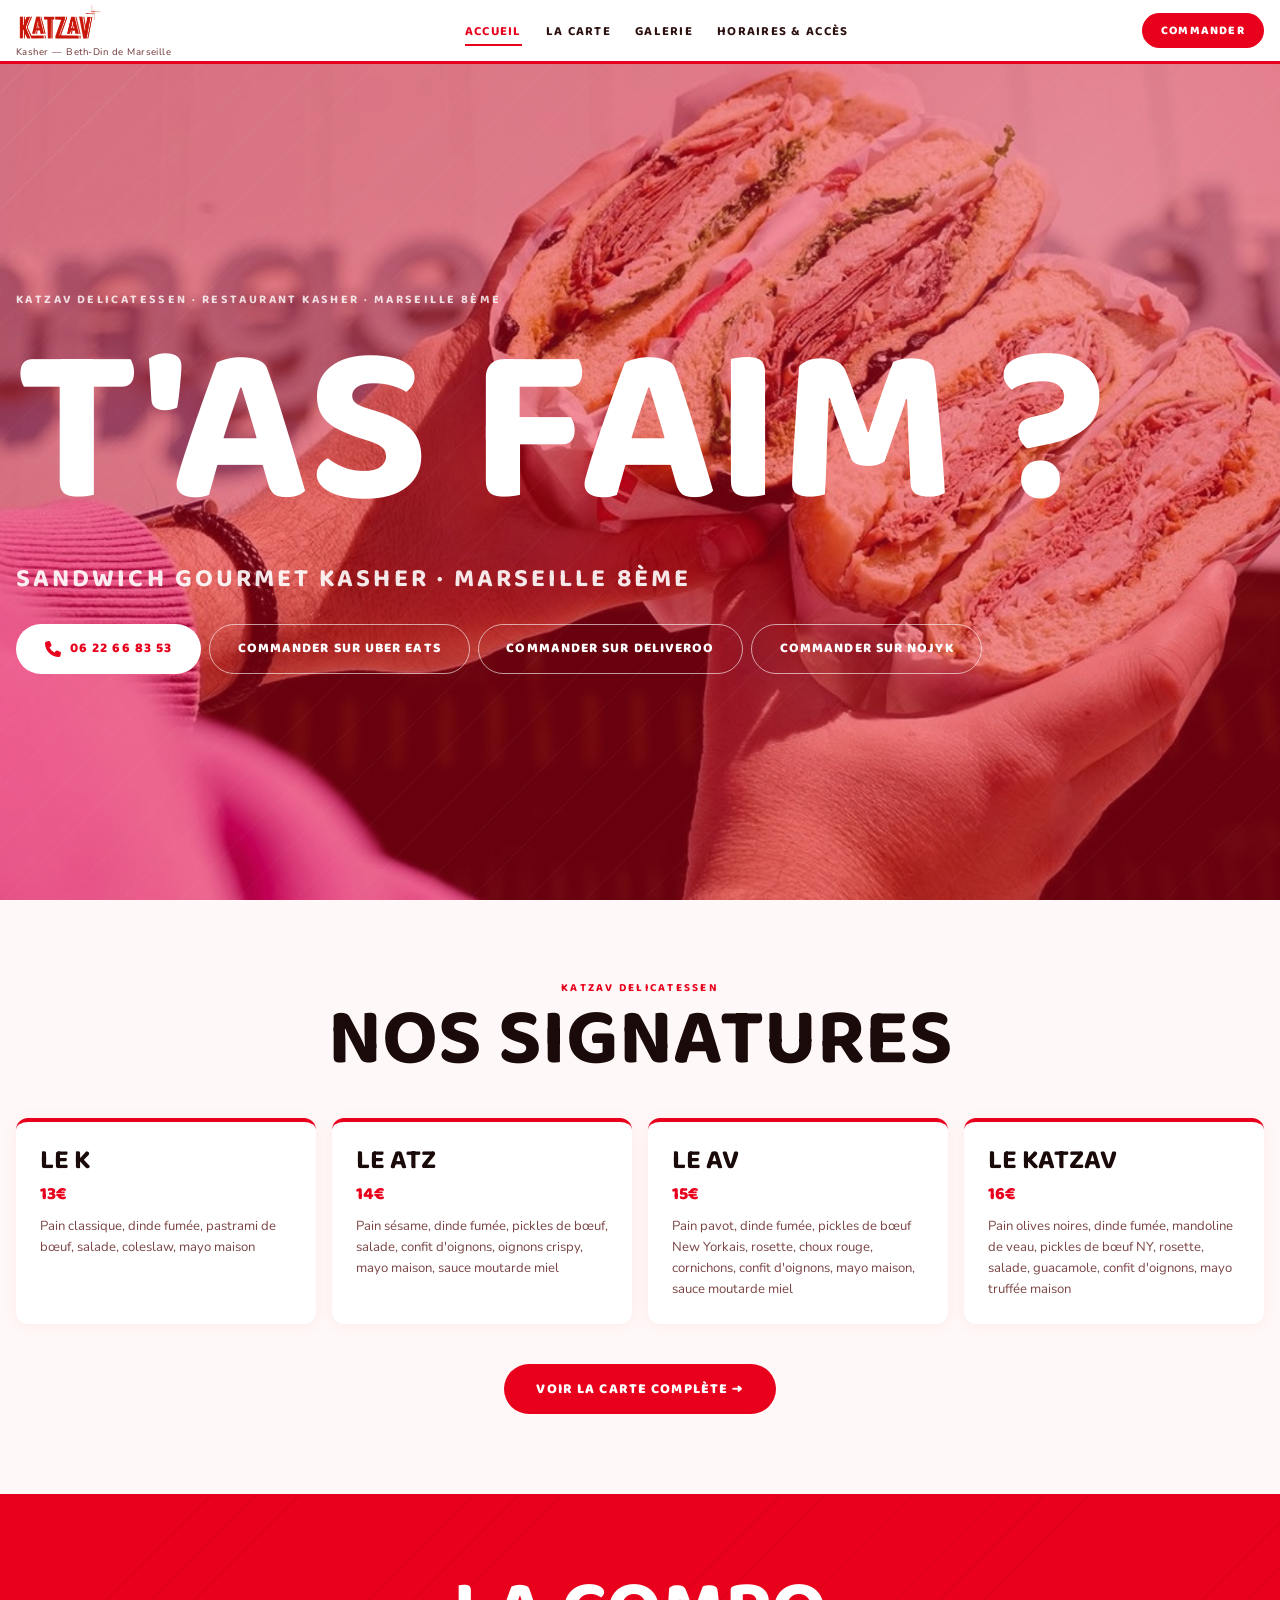
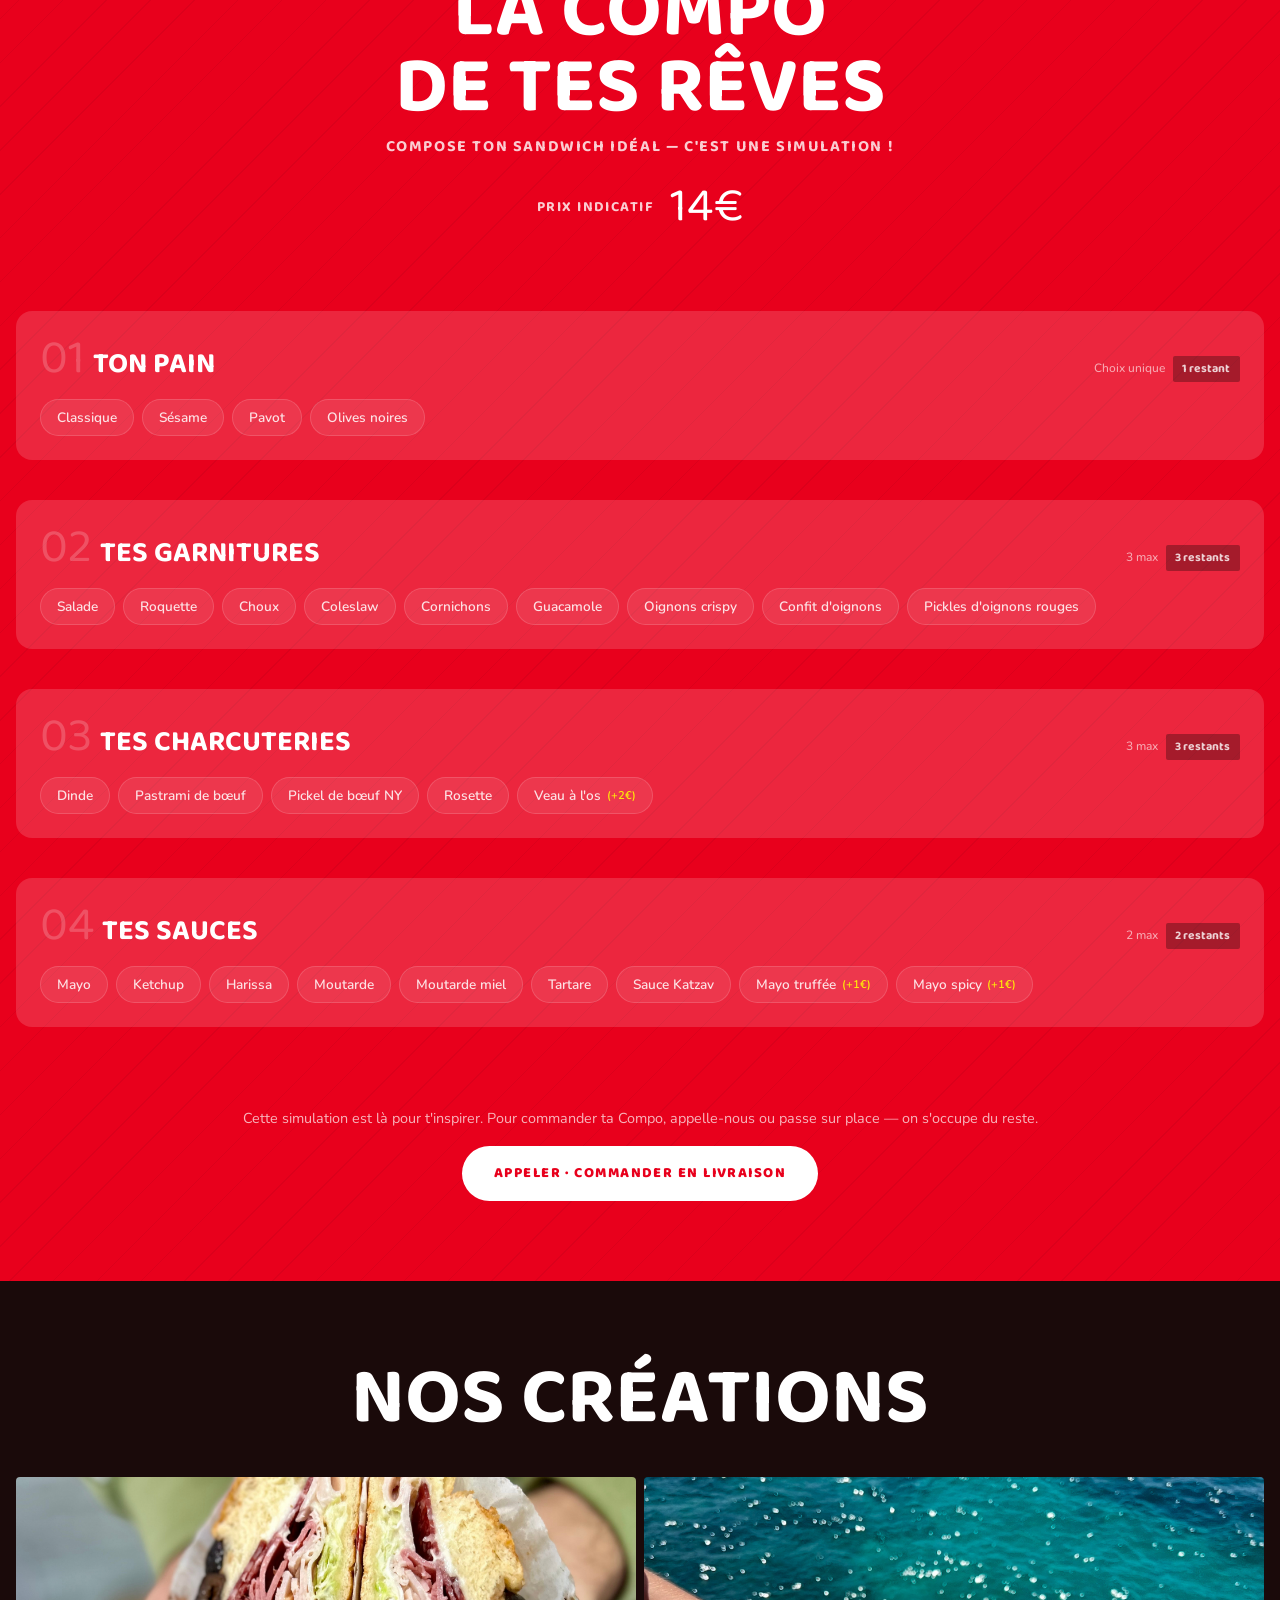
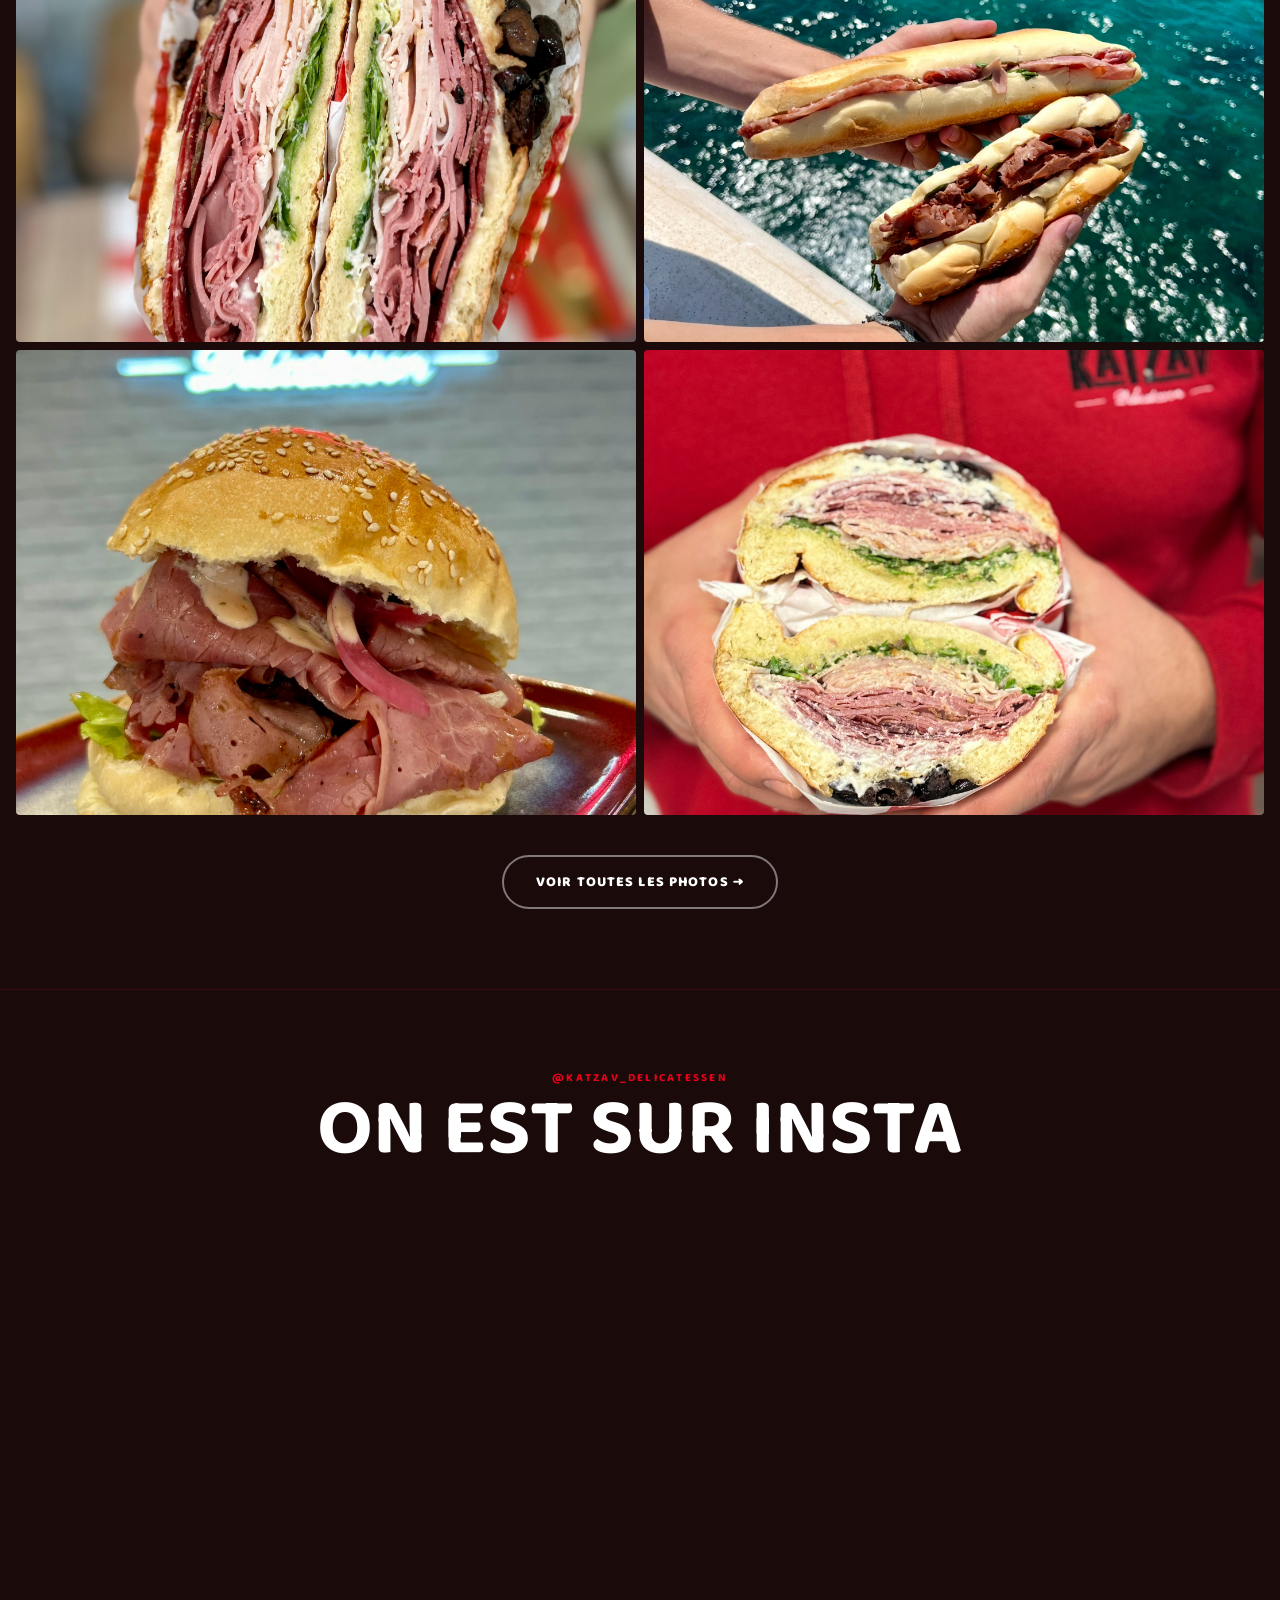
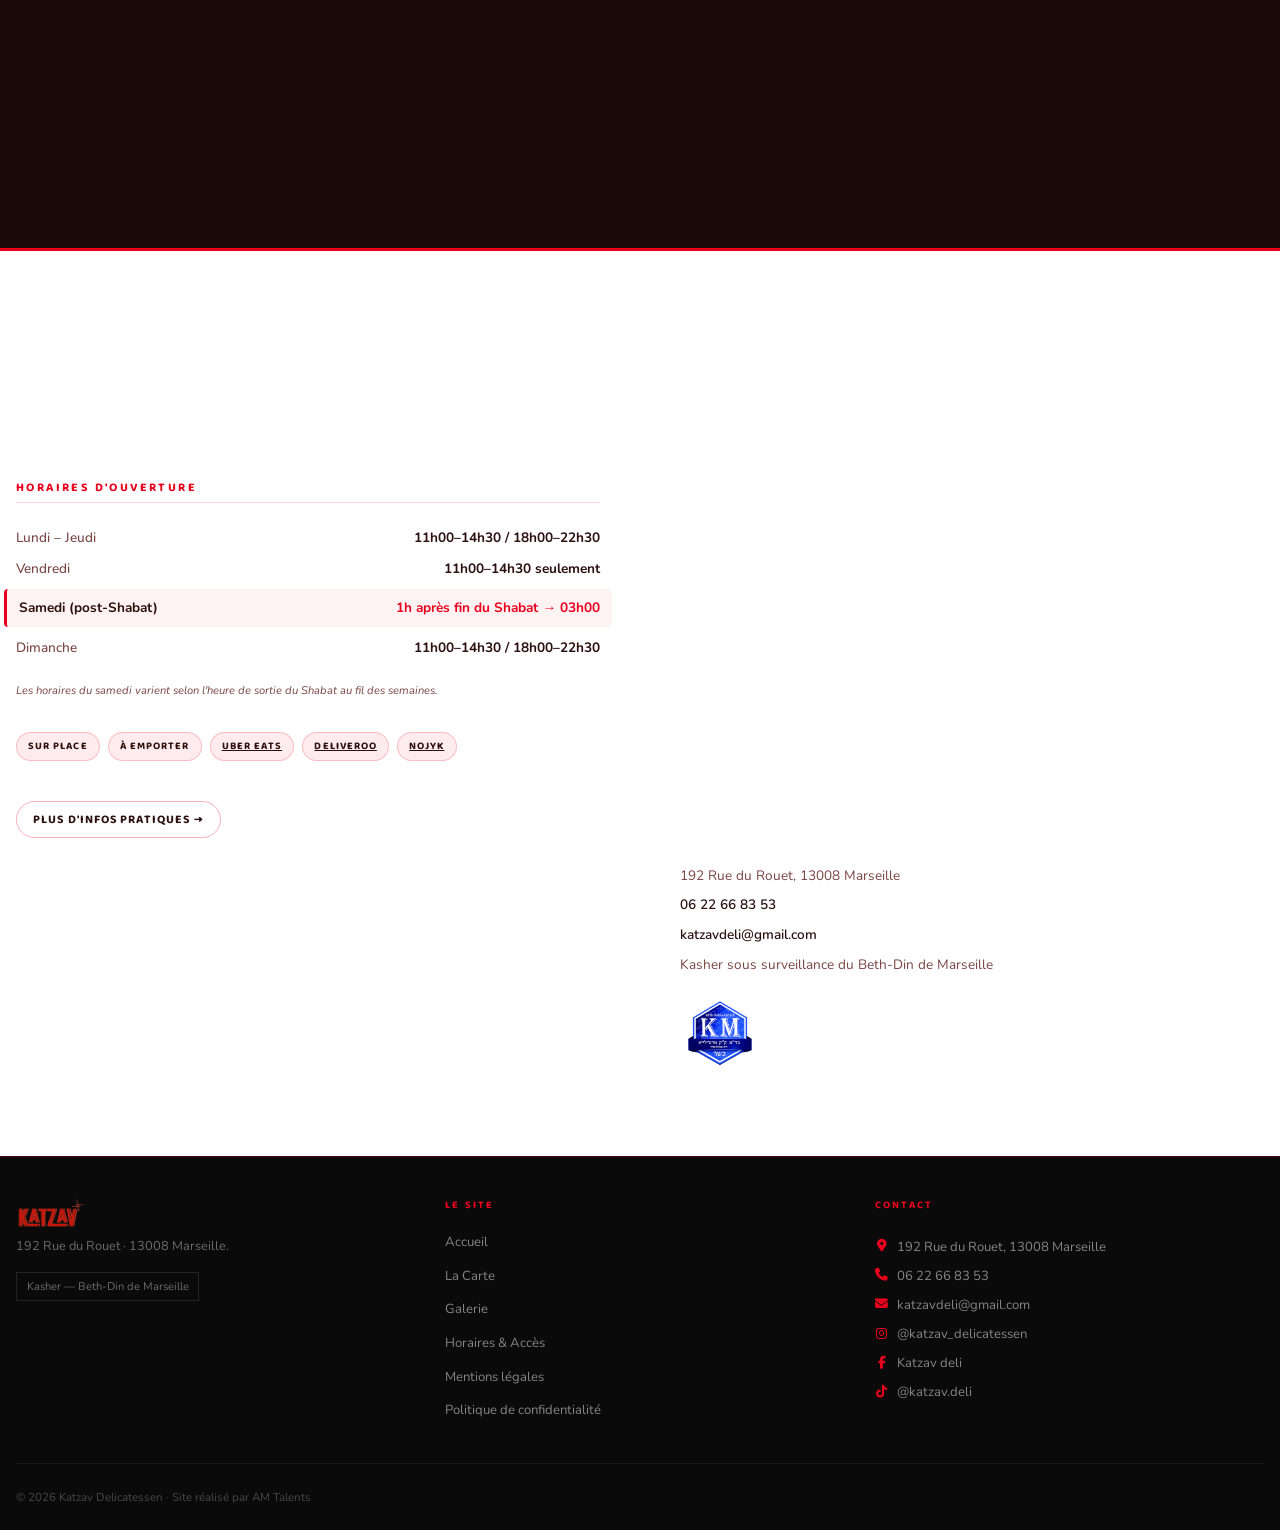
==== commit fef7f12c: "boutons bon jespere" ====
--- a/index.html
+++ b/index.html
@@ -42,14 +42,14 @@
   <link href="https://fonts.googleapis.com/css2?family=Baloo+2:wght@400;500;600;700;800&family=Nunito:wght@400;500;600;700;800;900&display=swap" rel="stylesheet">
 
   <!-- ── CSS ───────────────────────────────────────────────────── -->
-  <link rel="stylesheet" href="css/main.css?v=5">
-  <link rel="stylesheet" href="css/components/nav.css?v=5">
-  <link rel="stylesheet" href="css/components/hero.css?v=5">
-  <link rel="stylesheet" href="css/components/compo.css?v=5">
-  <link rel="stylesheet" href="css/components/footer.css?v=5">
-  <link rel="stylesheet" href="css/components/signatures.css?v=5">
-  <link rel="stylesheet" href="css/components/gallery-page.css?v=5">
-  <link rel="stylesheet" href="css/components/instagram-feed.css?v=5">
+  <link rel="stylesheet" href="css/main.css?v=6">
+  <link rel="stylesheet" href="css/components/nav.css?v=6">
+  <link rel="stylesheet" href="css/components/hero.css?v=6">
+  <link rel="stylesheet" href="css/components/compo.css?v=6">
+  <link rel="stylesheet" href="css/components/footer.css?v=6">
+  <link rel="stylesheet" href="css/components/signatures.css?v=6">
+  <link rel="stylesheet" href="css/components/gallery-page.css?v=6">
+  <link rel="stylesheet" href="css/components/instagram-feed.css?v=6">
 
   <!-- ── Schema.org JSON-LD ─────────────────────────────────────── -->
   <script type="application/ld+json">
@@ -178,42 +178,41 @@
           Sandwich gourmet kasher · Marseille 8ème
         </p>
 
-        <div class="hero__order" id="livraison">
-          <p class="hero__phone-note">
-            Vous pouvez aussi commander par téléphone au <a href="tel:+33622668353">06 22 66 83 53</a>
-          </p>
-
-          <div class="hero__delivery-ctas">
-            <a
-              href="https://www.ubereats.com/fr/store/katzav-delicatessen/f46qpOwvSsSdyJYi37Uuaw"
-              class="hero__delivery-btn"
-              target="_blank"
-              rel="noopener noreferrer"
-              aria-label="Commander sur Uber Eats — Katzav Delicatessen"
-            >
-              Uber Eats
-            </a>
-
-            <a
-              href="https://deliveroo.fr/fr/menu/marseille/marseille-menpenti/dk-pizza"
-              class="hero__delivery-btn"
-              target="_blank"
-              rel="noopener noreferrer"
-              aria-label="Commander sur Deliveroo — Katzav Delicatessen"
-            >
-              Deliveroo
-            </a>
-
-            <a
-              href="https://nojyk.com/get-menu?restaurant=FR130KXIP&deliveryMode=DEL"
-              class="hero__delivery-btn"
-              target="_blank"
-              rel="noopener noreferrer"
-              aria-label="Commander sur Nojyk — Katzav Delicatessen"
-            >
-              Nojyk
-            </a>
-          </div>
+        <div class="hero__ctas" id="livraison">
+          <a href="tel:+33622668353" class="hero__cta hero__cta--primary" aria-label="Appeler Katzav Delicatessen au 06 22 66 83 53">
+            <i class="fa-solid fa-phone hero__cta-icon" aria-hidden="true"></i>
+            06 22 66 83 53
+          </a>
+
+          <a
+            href="https://www.ubereats.com/fr/store/katzav-delicatessen/f46qpOwvSsSdyJYi37Uuaw"
+            class="hero__cta hero__cta--secondary"
+            target="_blank"
+            rel="noopener noreferrer"
+            aria-label="Commander sur Uber Eats — Katzav Delicatessen"
+          >
+            Commander sur Uber Eats
+          </a>
+
+          <a
+            href="https://deliveroo.fr/fr/menu/marseille/marseille-menpenti/dk-pizza"
+            class="hero__cta hero__cta--secondary"
+            target="_blank"
+            rel="noopener noreferrer"
+            aria-label="Commander sur Deliveroo — Katzav Delicatessen"
+          >
+            Commander sur Deliveroo
+          </a>
+
+          <a
+            href="https://nojyk.com/get-menu?restaurant=FR130KXIP&deliveryMode=DEL"
+            class="hero__cta hero__cta--secondary"
+            target="_blank"
+            rel="noopener noreferrer"
+            aria-label="Commander sur Nojyk — Katzav Delicatessen"
+          >
+            Commander sur Nojyk
+          </a>
         </div>
       </div>
     </section>
@@ -529,7 +528,7 @@
     </div>
   </footer>
 
-  <script type="module" src="js/main.js?v=5"></script>
+  <script type="module" src="js/main.js?v=6"></script>
 
   <!-- Elfsight Instagram Feed | Untitled Instagram Feed -->
   <script src="https://elfsightcdn.com/platform.js" async></script>
--- a/css/components/hero.css
+++ b/css/components/hero.css
@@ -138,7 +138,71 @@
   font-size: 0.9rem;
 }
 
-/* ── Bloc commande : appel direct en priorité, livraison en secondaire ─── */
+/* ── 4 boutons de commande uniformes (accueil) : téléphone en plein,
+   les 3 plateformes en contour — même forme/taille pour les 4 ──────── */
+.hero__ctas {
+  display: flex;
+  gap: var(--spacing-sm);
+  flex-wrap: wrap;
+  opacity: 0;
+  transform: translateY(20px);
+  animation: fadeSlideUp 0.6s ease forwards 0.75s;
+}
+
+.hero__cta {
+  display: inline-flex;
+  align-items: center;
+  gap: 0.5rem;
+  font-family: var(--font-label);
+  font-size: 0.85rem;
+  font-weight: 900;
+  text-transform: uppercase;
+  letter-spacing: 0.08em;
+  text-decoration: none;
+  padding: 0.9rem 1.8rem;
+  border-radius: 50px;
+  transition: transform 0.2s ease, background-color 0.2s ease;
+}
+
+.hero__cta--primary {
+  background-color: var(--white);
+  color: var(--red);
+}
+
+.hero__cta--primary:visited {
+  color: var(--red);
+}
+
+.hero__cta--primary:hover {
+  background-color: var(--off-white);
+  transform: translateY(-2px);
+  box-shadow: 0 4px 20px rgba(0, 0, 0, 0.15);
+}
+
+/* Bordure 1px compensée dans le padding pour garder une taille de bouton
+   strictement identique au bouton plein (sans bordure) */
+.hero__cta--secondary {
+  background-color: transparent;
+  color: var(--white);
+  border: 1px solid rgba(255, 255, 255, 0.6);
+  padding: calc(0.9rem - 1px) calc(1.8rem - 1px);
+}
+
+.hero__cta--secondary:visited {
+  color: var(--white);
+}
+
+.hero__cta--secondary:hover {
+  border-color: var(--white);
+  background-color: rgba(255, 255, 255, 0.1);
+  transform: translateY(-2px);
+}
+
+.hero__cta-icon {
+  font-size: 1rem;
+}
+
+/* ── Bloc commande menu.html : appel direct en priorité, livraison en secondaire ─── */
 /* Priorité business : le téléphone (0% commission) doit dominer visuellement
    les 3 plateformes de livraison (qui prennent une commission). */
 .hero__order {
@@ -158,39 +222,6 @@
   color: rgba(255, 255, 255, 0.9);
   text-transform: uppercase;
   letter-spacing: 0.06em;
-}
-
-/* Option téléphone — version discrète (accueil) : texte fin + pilule outline,
-   directement enchaînée avec les 3 boutons de livraison (même groupe visuel) */
-.hero__phone-note {
-  font-family: var(--font-body);
-  font-size: 0.85rem;
-  color: rgba(255, 255, 255, 0.75);
-}
-
-.hero__phone-note a {
-  display: inline-flex;
-  align-items: center;
-  white-space: nowrap;
-  font-family: var(--font-label);
-  font-weight: 800;
-  font-size: 0.85rem;
-  letter-spacing: 0.03em;
-  color: var(--white);
-  text-decoration: none;
-  border: 1px solid rgba(255, 255, 255, 0.5);
-  border-radius: 50px;
-  padding: 0.3rem 0.85rem;
-  transition: border-color 0.2s ease, background-color 0.2s ease;
-}
-
-.hero__phone-note a:visited {
-  color: var(--white);
-}
-
-.hero__phone-note a:hover {
-  border-color: var(--white);
-  background-color: rgba(255, 255, 255, 0.1);
 }
 
 /* CTA principal : appel direct (menu.html — variante bouton plein) */
@@ -282,6 +313,7 @@
   .hero__headline,
   .hero__subheadline,
   .hero__kasher,
+  .hero__ctas,
   .hero__order {
     opacity: 1;
     transform: none;
@@ -296,6 +328,18 @@
     text-align: center;
   }
 
+  .hero__ctas {
+    flex-direction: column;
+    align-items: center;
+    width: 100%;
+  }
+
+  .hero__cta {
+    width: 100%;
+    max-width: 340px;
+    justify-content: center;
+  }
+
   .hero__order {
     align-items: center;
     width: 100%;
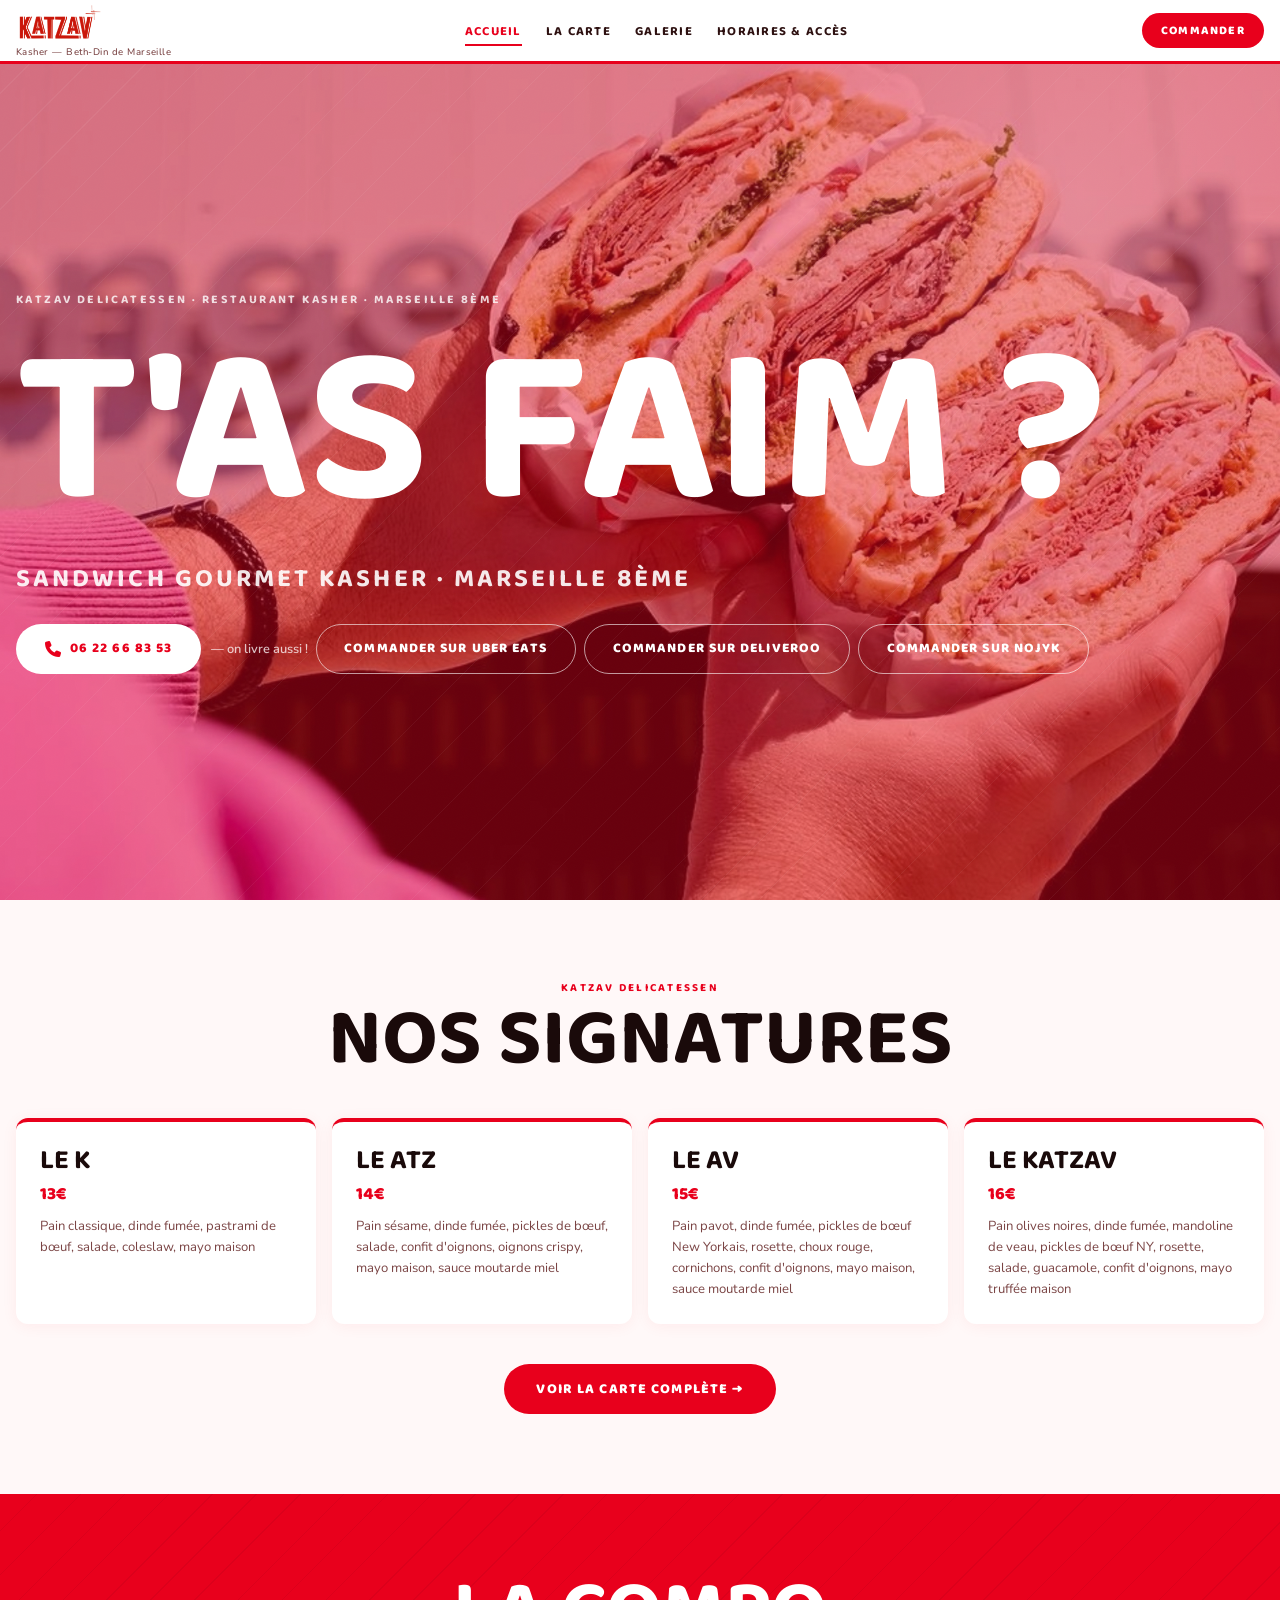
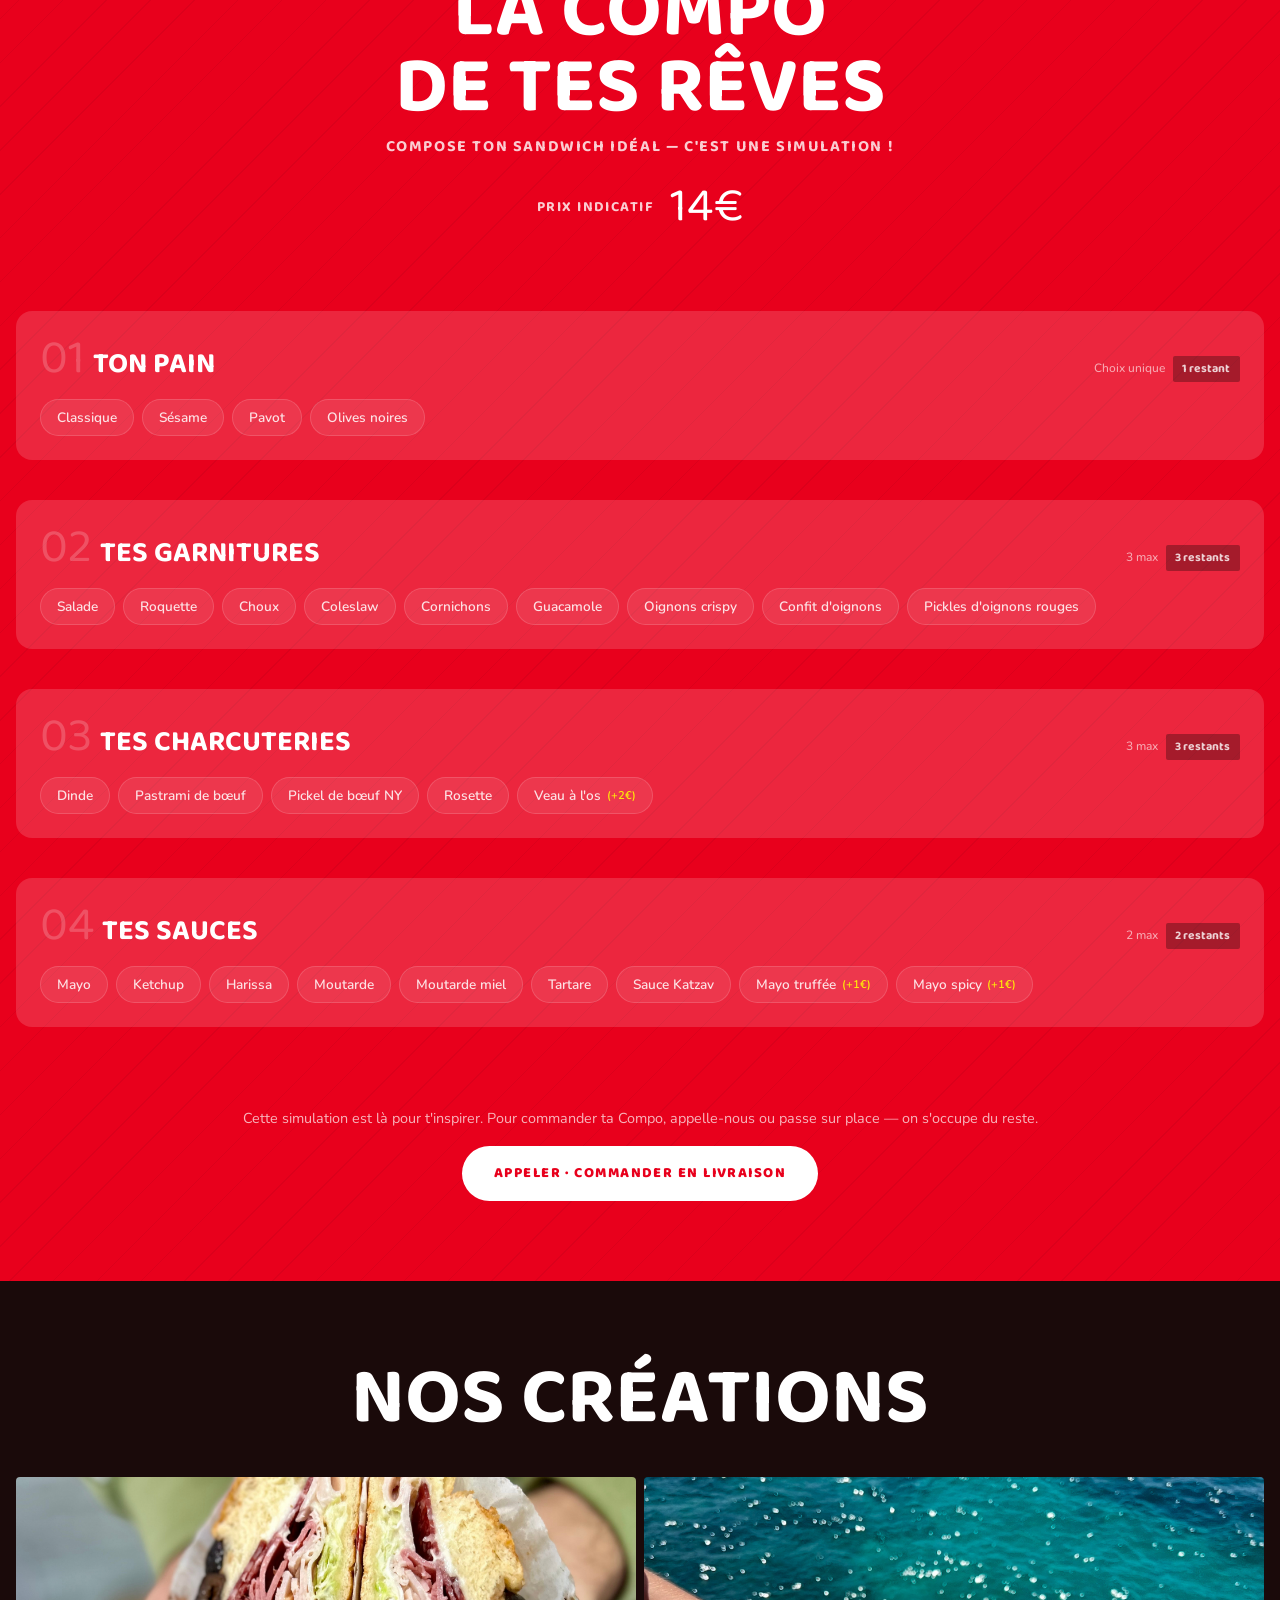
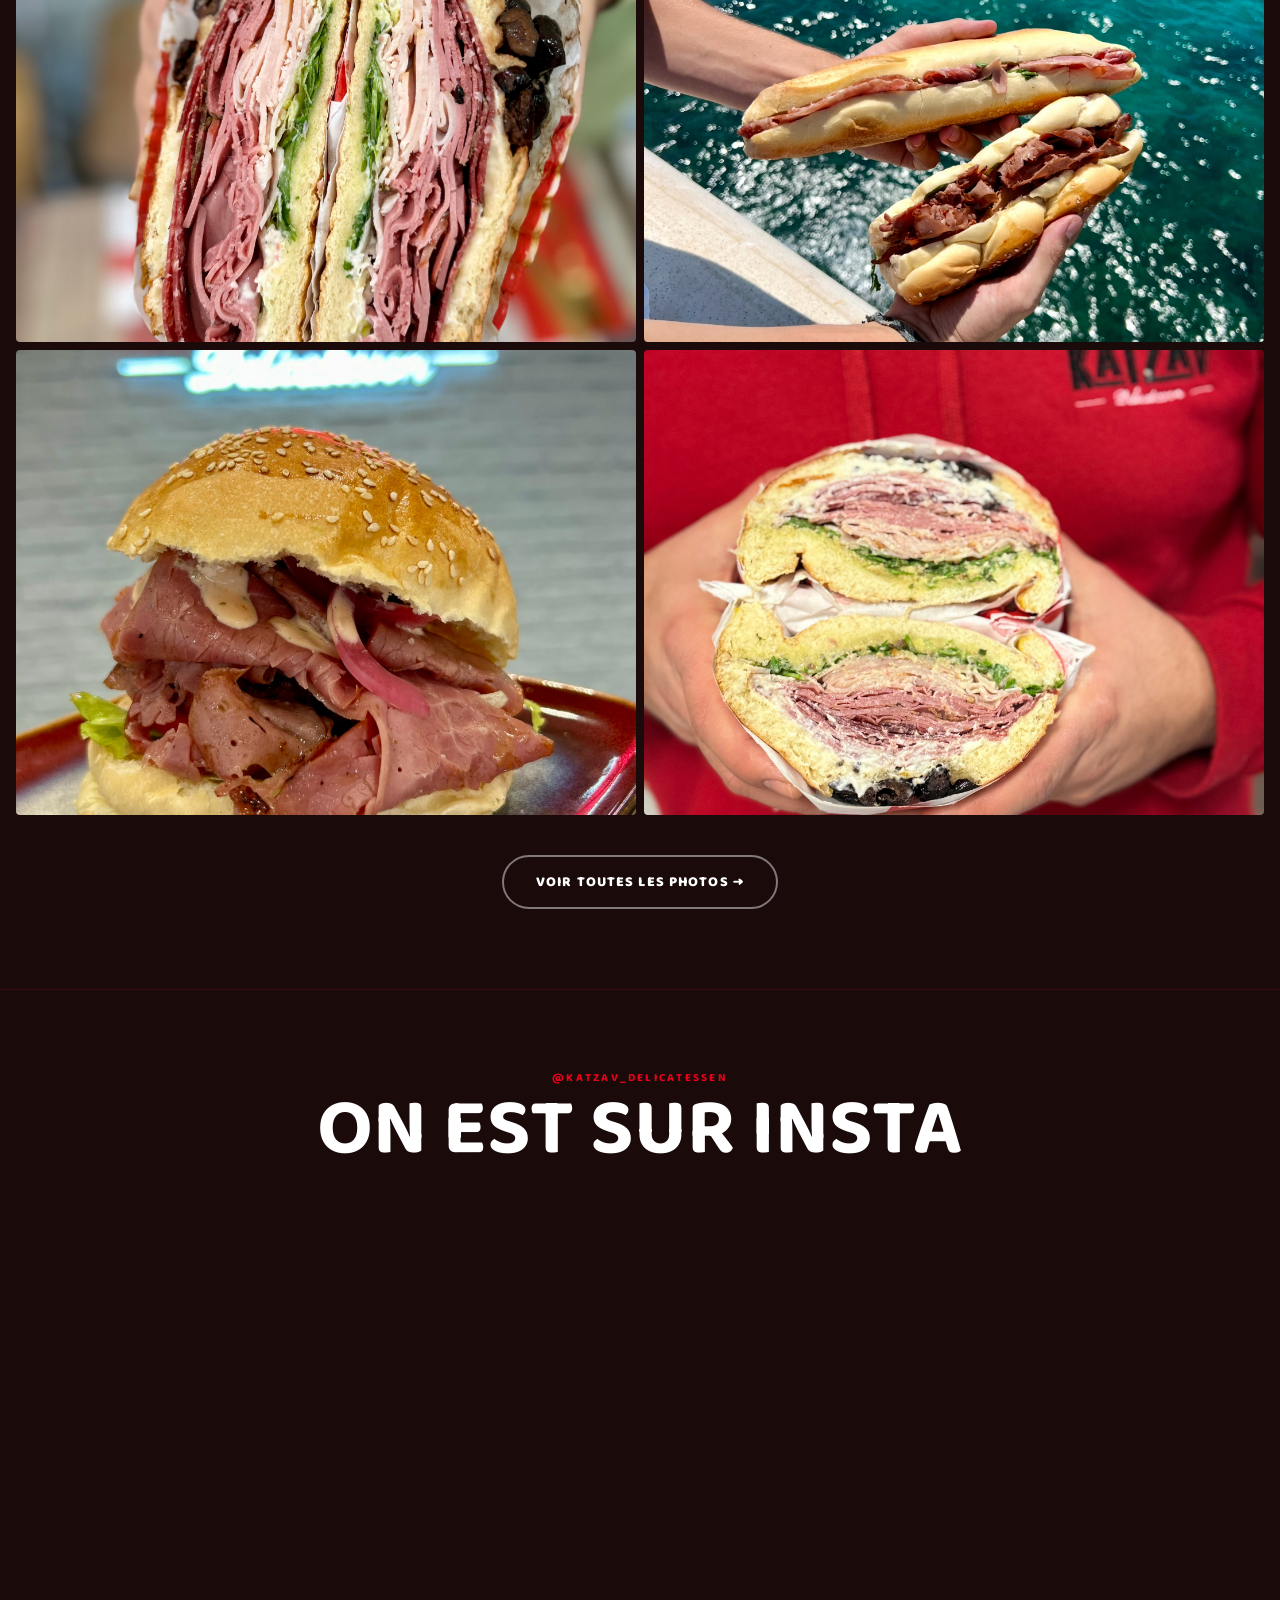
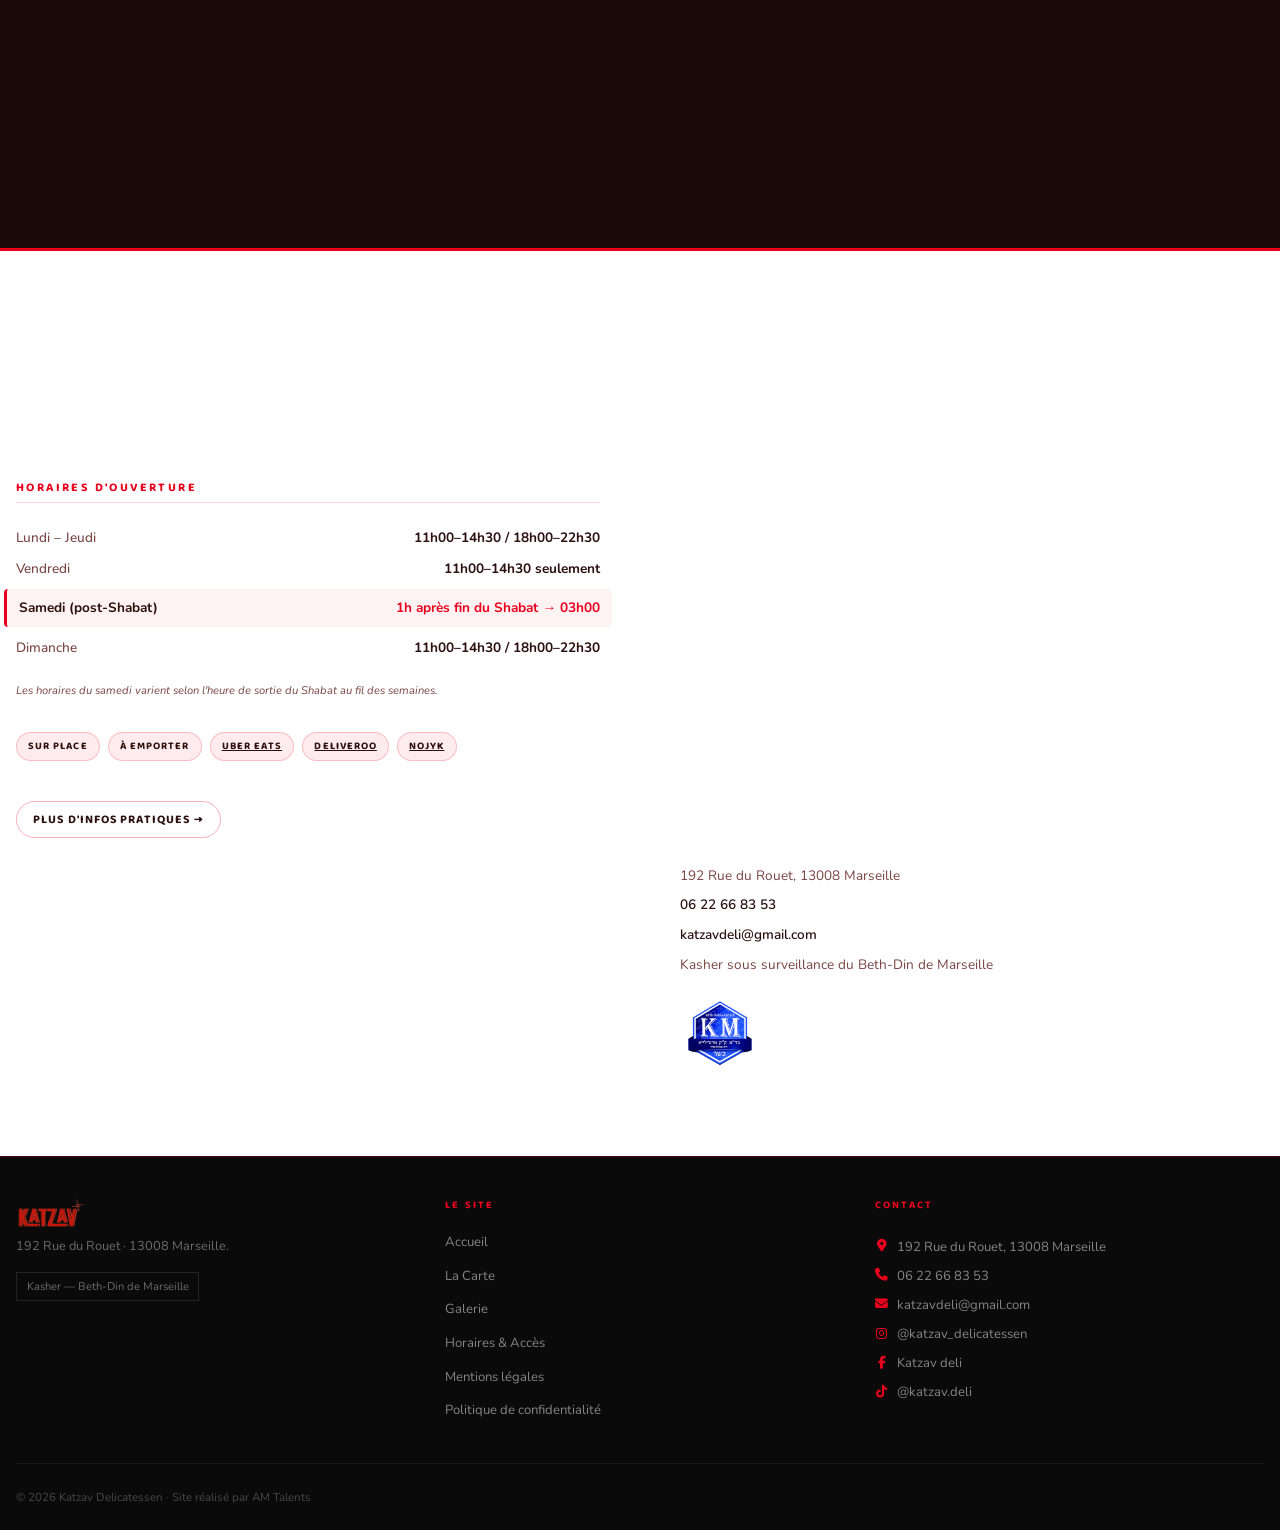
==== commit e411a911: "redesign hero CTA buttons: phone first and prominent, delivery platforms secondary index.html only: " ====
--- a/index.html
+++ b/index.html
@@ -42,14 +42,14 @@
   <link href="https://fonts.googleapis.com/css2?family=Baloo+2:wght@400;500;600;700;800&family=Nunito:wght@400;500;600;700;800;900&display=swap" rel="stylesheet">
 
   <!-- ── CSS ───────────────────────────────────────────────────── -->
-  <link rel="stylesheet" href="css/main.css?v=6">
-  <link rel="stylesheet" href="css/components/nav.css?v=6">
-  <link rel="stylesheet" href="css/components/hero.css?v=6">
-  <link rel="stylesheet" href="css/components/compo.css?v=6">
-  <link rel="stylesheet" href="css/components/footer.css?v=6">
-  <link rel="stylesheet" href="css/components/signatures.css?v=6">
-  <link rel="stylesheet" href="css/components/gallery-page.css?v=6">
-  <link rel="stylesheet" href="css/components/instagram-feed.css?v=6">
+  <link rel="stylesheet" href="css/main.css?v=7">
+  <link rel="stylesheet" href="css/components/nav.css?v=7">
+  <link rel="stylesheet" href="css/components/hero.css?v=7">
+  <link rel="stylesheet" href="css/components/compo.css?v=7">
+  <link rel="stylesheet" href="css/components/footer.css?v=7">
+  <link rel="stylesheet" href="css/components/signatures.css?v=7">
+  <link rel="stylesheet" href="css/components/gallery-page.css?v=7">
+  <link rel="stylesheet" href="css/components/instagram-feed.css?v=7">
 
   <!-- ── Schema.org JSON-LD ─────────────────────────────────────── -->
   <script type="application/ld+json">
@@ -179,10 +179,13 @@
         </p>
 
         <div class="hero__ctas" id="livraison">
-          <a href="tel:+33622668353" class="hero__cta hero__cta--primary" aria-label="Appeler Katzav Delicatessen au 06 22 66 83 53">
-            <i class="fa-solid fa-phone hero__cta-icon" aria-hidden="true"></i>
-            06 22 66 83 53
-          </a>
+          <div class="hero__cta-group">
+            <a href="tel:+33622668353" class="hero__cta hero__cta--primary" aria-label="Appeler Katzav Delicatessen au 06 22 66 83 53">
+              <i class="fa-solid fa-phone hero__cta-icon" aria-hidden="true"></i>
+              06 22 66 83 53
+            </a>
+            <span class="hero__cta-note">— on livre aussi !</span>
+          </div>
 
           <a
             href="https://www.ubereats.com/fr/store/katzav-delicatessen/f46qpOwvSsSdyJYi37Uuaw"
@@ -528,7 +531,7 @@
     </div>
   </footer>
 
-  <script type="module" src="js/main.js?v=6"></script>
+  <script type="module" src="js/main.js?v=7"></script>
 
   <!-- Elfsight Instagram Feed | Untitled Instagram Feed -->
   <script src="https://elfsightcdn.com/platform.js" async></script>
--- a/css/components/hero.css
+++ b/css/components/hero.css
@@ -202,6 +202,21 @@
   font-size: 1rem;
 }
 
+/* Groupe bouton téléphone + petite note à côté (ex: "— on vous livre aussi") */
+.hero__cta-group {
+  display: flex;
+  align-items: center;
+  gap: 0.6rem;
+  flex-wrap: wrap;
+}
+
+.hero__cta-note {
+  font-family: var(--font-body);
+  font-size: 0.8rem;
+  font-weight: 600;
+  color: rgba(255, 255, 255, 0.75);
+}
+
 /* ── Bloc commande menu.html : appel direct en priorité, livraison en secondaire ─── */
 /* Priorité business : le téléphone (0% commission) doit dominer visuellement
    les 3 plateformes de livraison (qui prennent une commission). */
@@ -334,6 +349,11 @@
     width: 100%;
   }
 
+  .hero__cta-group {
+    flex-direction: column;
+    width: 100%;
+  }
+
   .hero__cta {
     width: 100%;
     max-width: 340px;
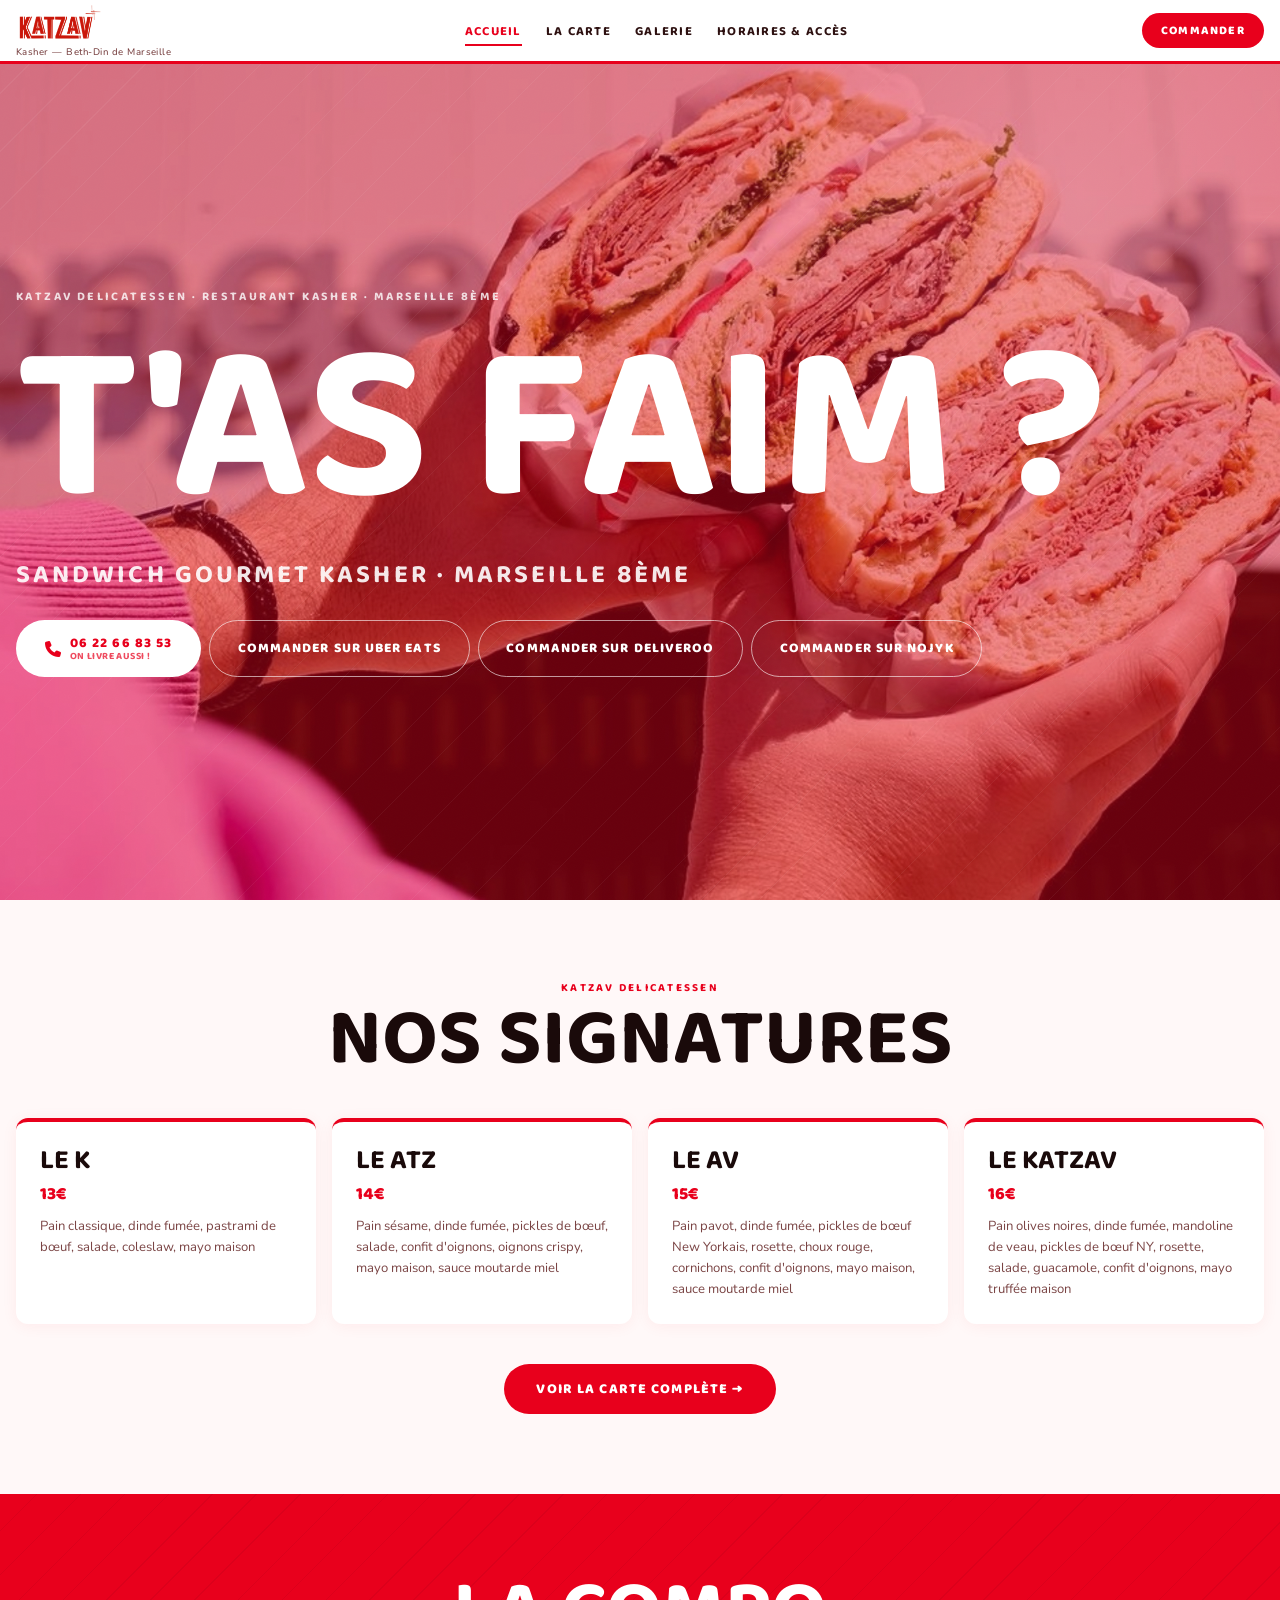
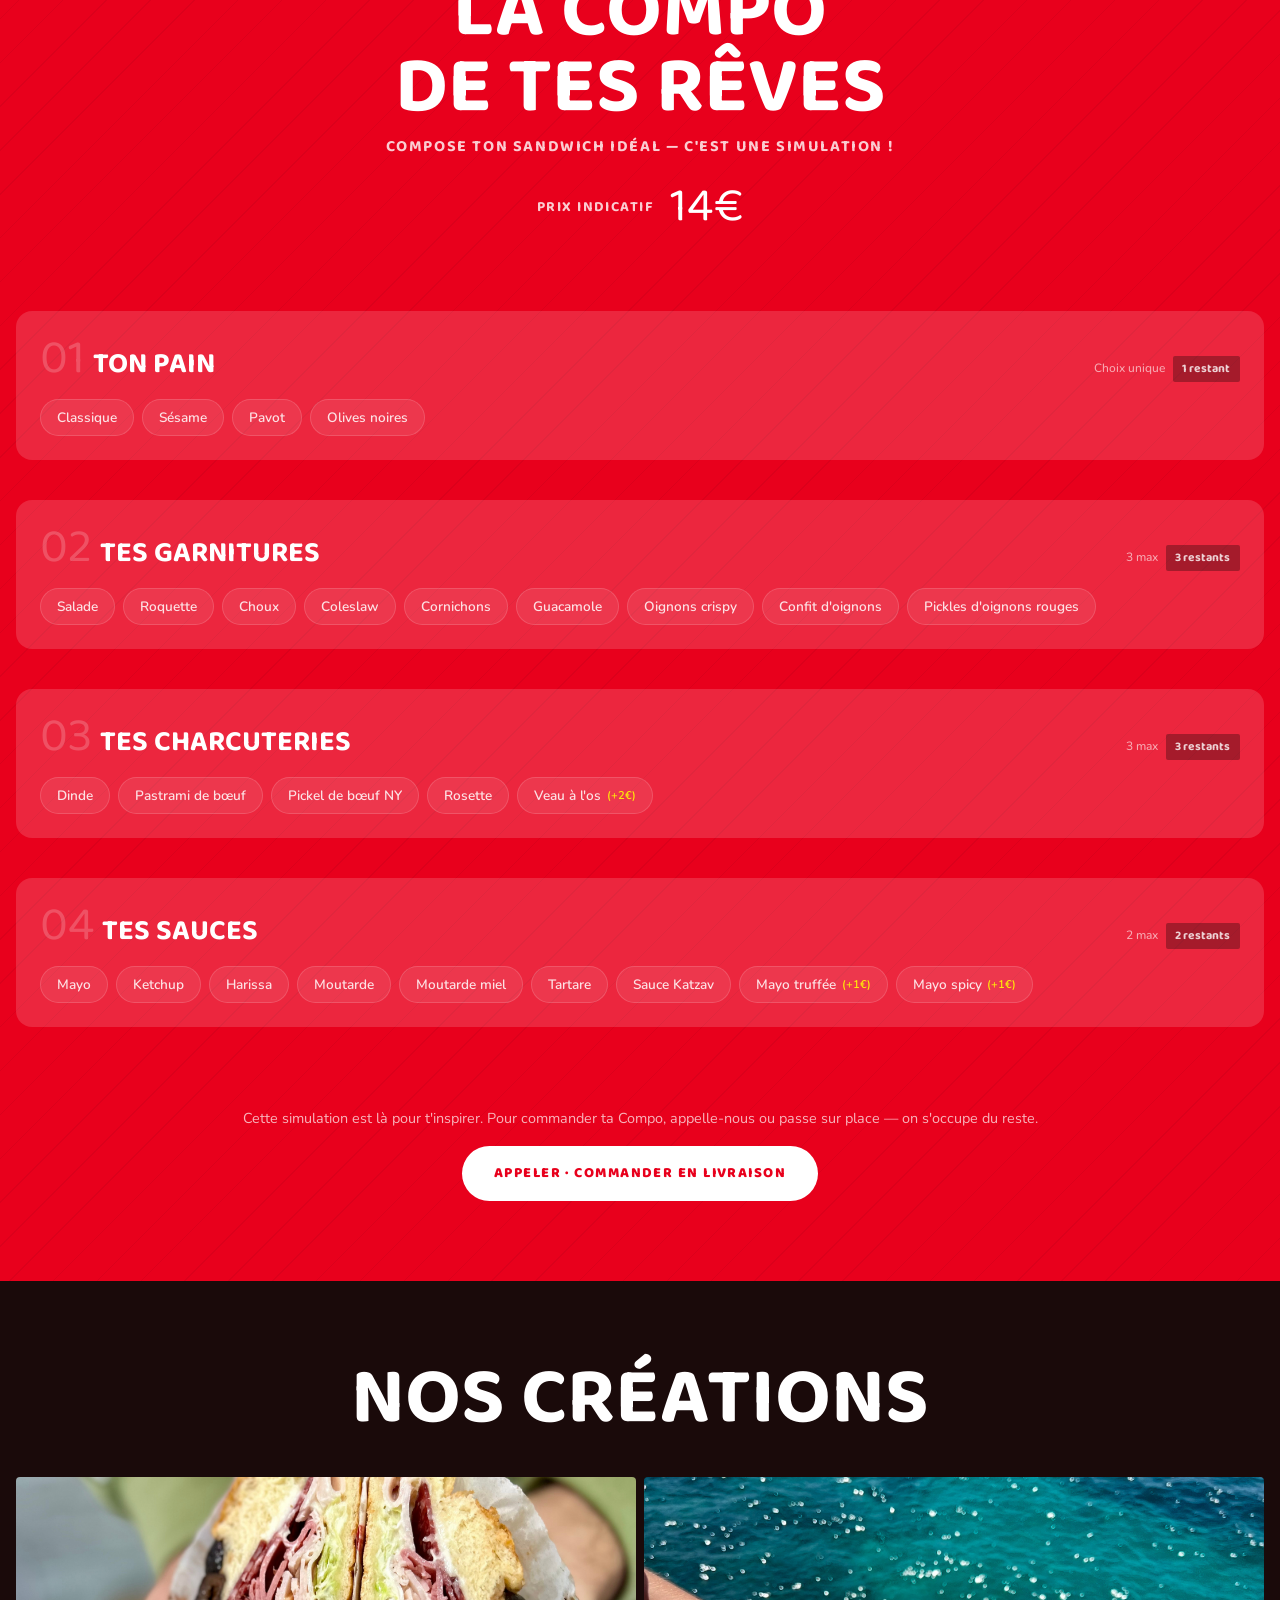
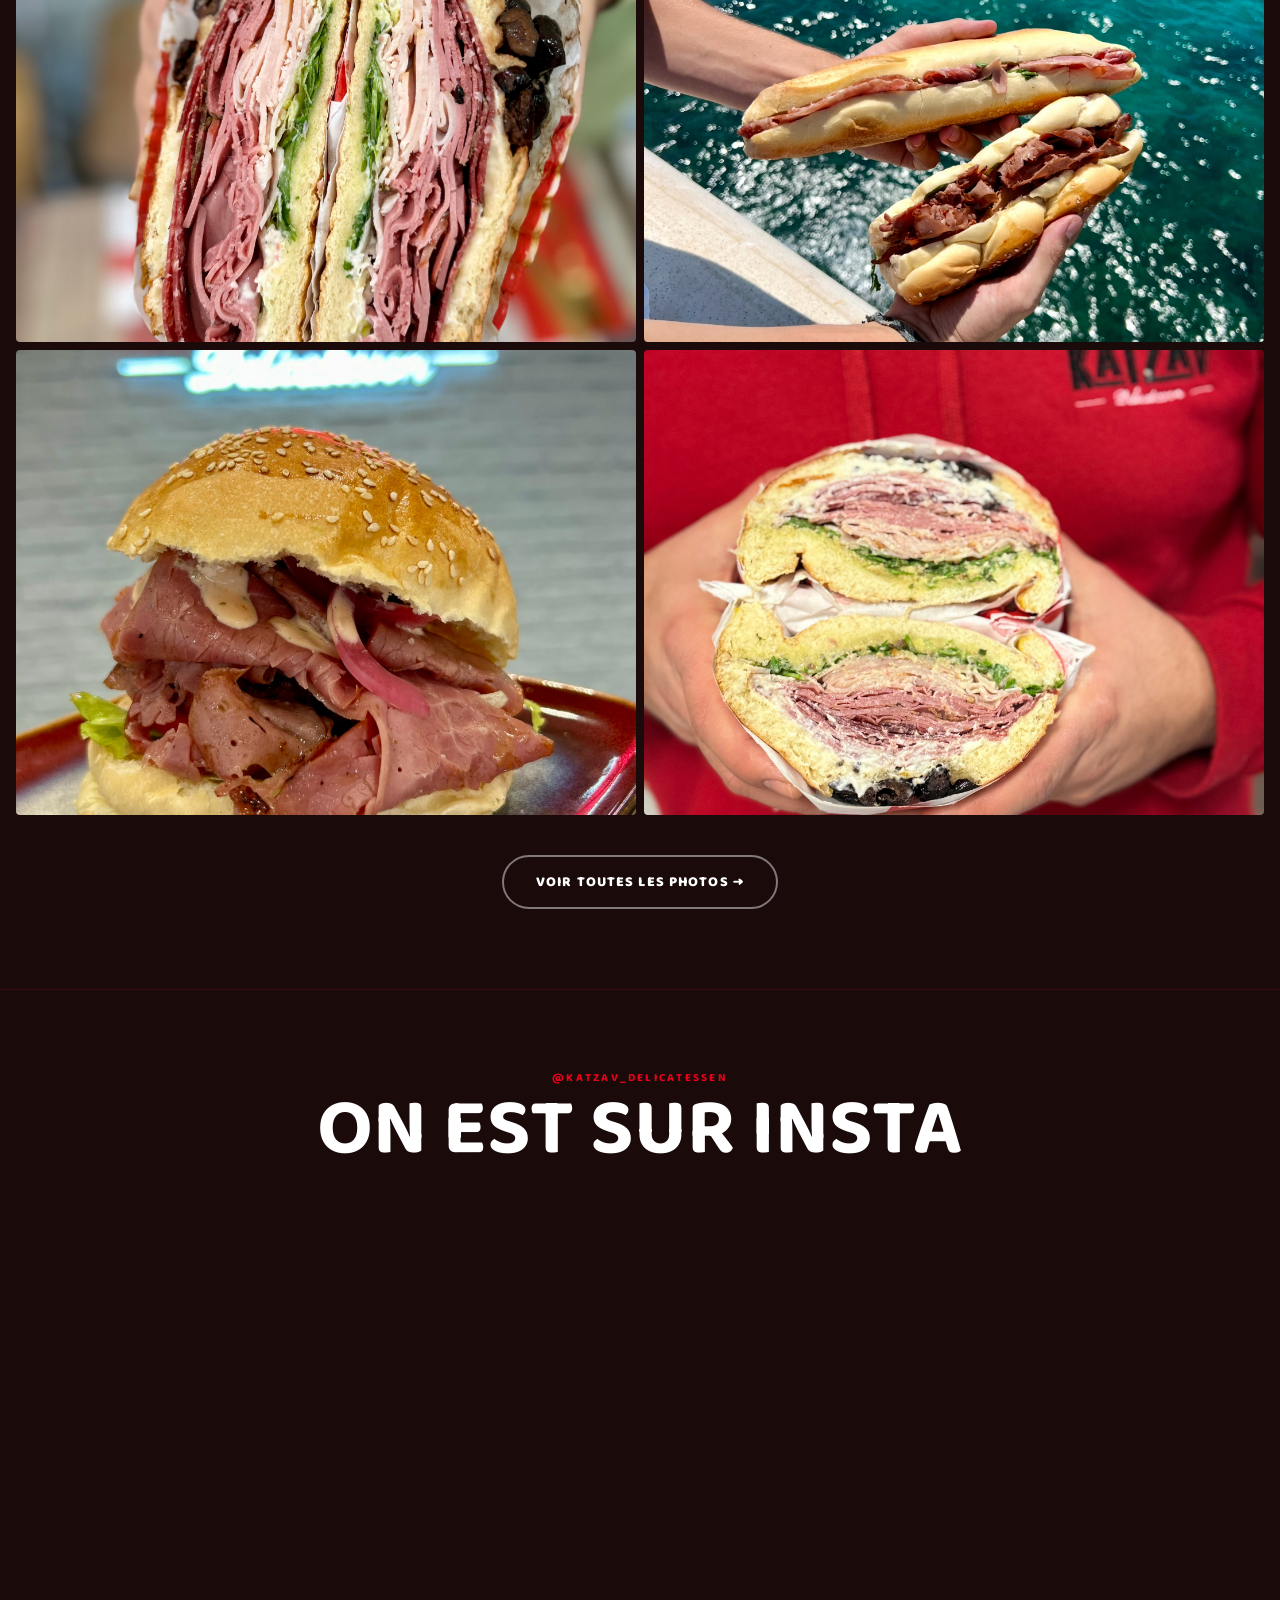
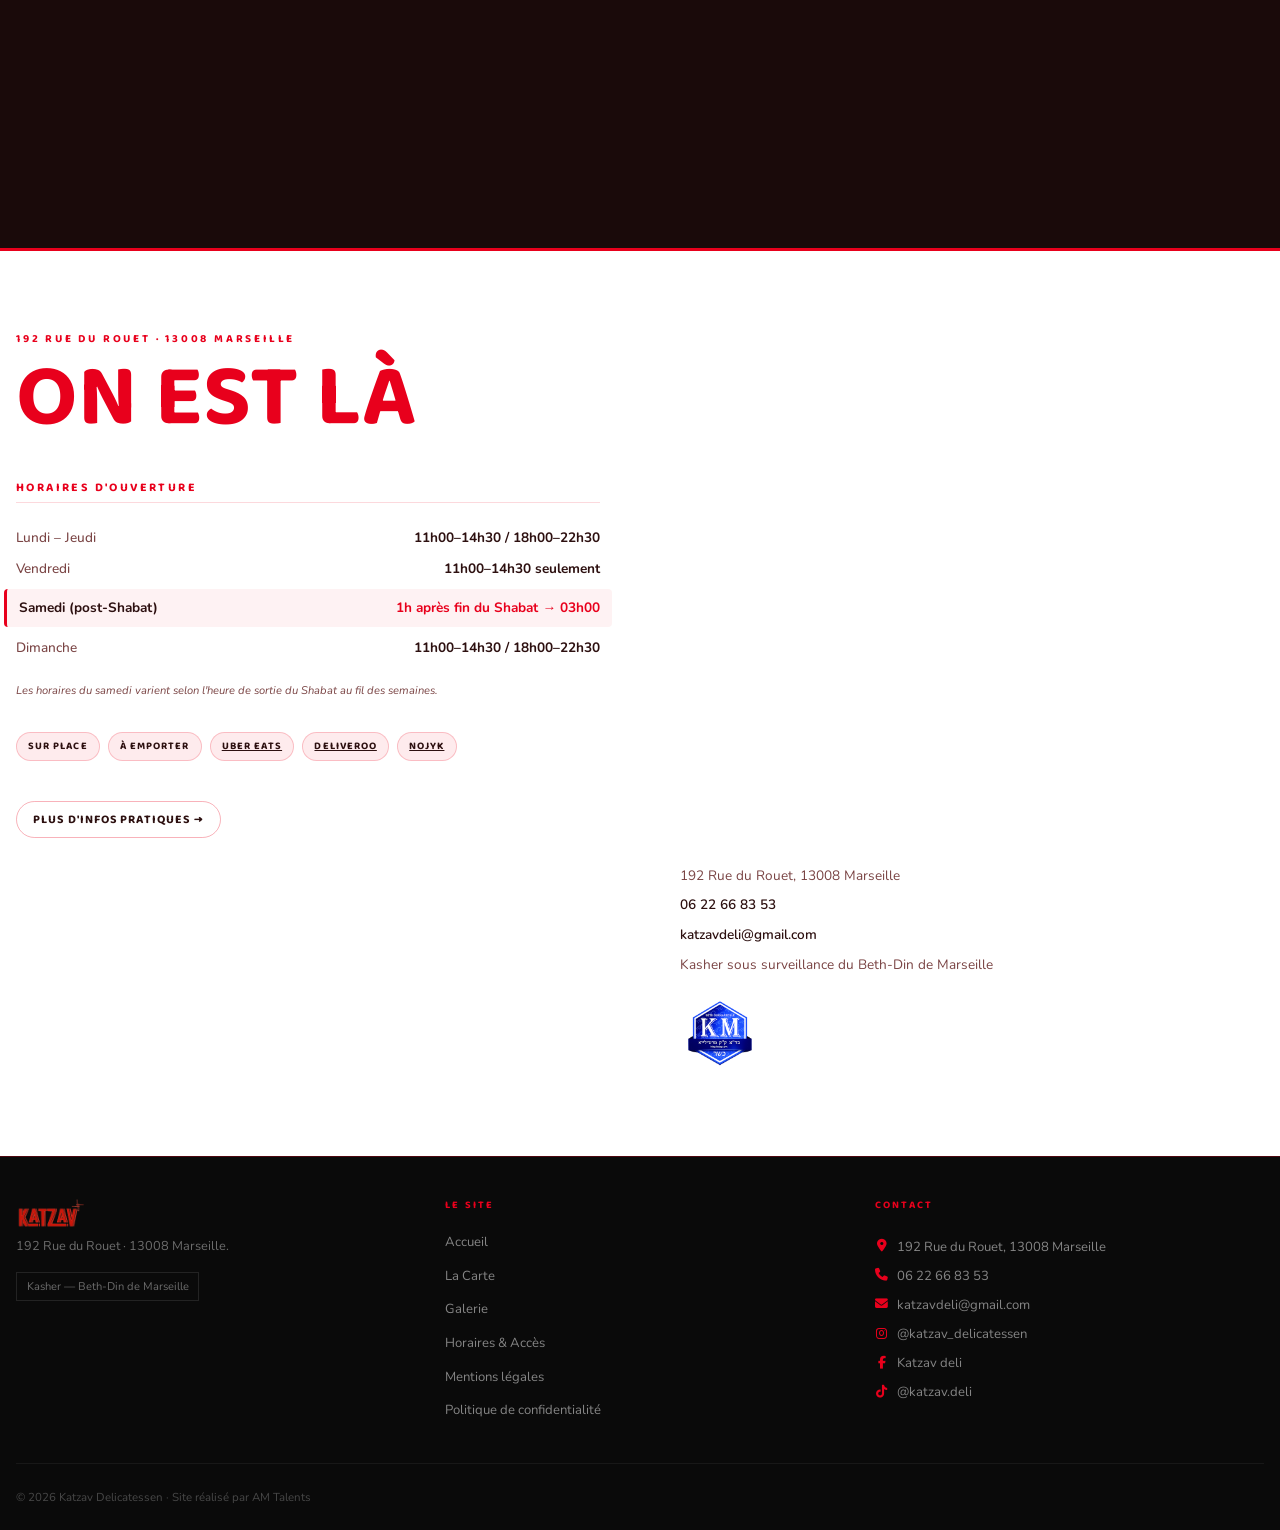
==== commit 48bfeeaa: "stp" ====
--- a/index.html
+++ b/index.html
@@ -42,14 +42,14 @@
   <link href="https://fonts.googleapis.com/css2?family=Baloo+2:wght@400;500;600;700;800&family=Nunito:wght@400;500;600;700;800;900&display=swap" rel="stylesheet">
 
   <!-- ── CSS ───────────────────────────────────────────────────── -->
-  <link rel="stylesheet" href="css/main.css?v=7">
-  <link rel="stylesheet" href="css/components/nav.css?v=7">
-  <link rel="stylesheet" href="css/components/hero.css?v=7">
-  <link rel="stylesheet" href="css/components/compo.css?v=7">
-  <link rel="stylesheet" href="css/components/footer.css?v=7">
-  <link rel="stylesheet" href="css/components/signatures.css?v=7">
-  <link rel="stylesheet" href="css/components/gallery-page.css?v=7">
-  <link rel="stylesheet" href="css/components/instagram-feed.css?v=7">
+  <link rel="stylesheet" href="css/main.css?v=8">
+  <link rel="stylesheet" href="css/components/nav.css?v=8">
+  <link rel="stylesheet" href="css/components/hero.css?v=8">
+  <link rel="stylesheet" href="css/components/compo.css?v=8">
+  <link rel="stylesheet" href="css/components/footer.css?v=8">
+  <link rel="stylesheet" href="css/components/signatures.css?v=8">
+  <link rel="stylesheet" href="css/components/gallery-page.css?v=8">
+  <link rel="stylesheet" href="css/components/instagram-feed.css?v=8">
 
   <!-- ── Schema.org JSON-LD ─────────────────────────────────────── -->
   <script type="application/ld+json">
@@ -179,13 +179,13 @@
         </p>
 
         <div class="hero__ctas" id="livraison">
-          <div class="hero__cta-group">
-            <a href="tel:+33622668353" class="hero__cta hero__cta--primary" aria-label="Appeler Katzav Delicatessen au 06 22 66 83 53">
-              <i class="fa-solid fa-phone hero__cta-icon" aria-hidden="true"></i>
+          <a href="tel:+33622668353" class="hero__cta hero__cta--primary" aria-label="Appeler Katzav Delicatessen au 06 22 66 83 53 — on livre aussi">
+            <i class="fa-solid fa-phone hero__cta-icon" aria-hidden="true"></i>
+            <span class="hero__cta-text">
               06 22 66 83 53
-            </a>
-            <span class="hero__cta-note">— on livre aussi !</span>
-          </div>
+              <span class="hero__cta-subtext">On livre aussi !</span>
+            </span>
+          </a>
 
           <a
             href="https://www.ubereats.com/fr/store/katzav-delicatessen/f46qpOwvSsSdyJYi37Uuaw"
@@ -531,7 +531,7 @@
     </div>
   </footer>
 
-  <script type="module" src="js/main.js?v=7"></script>
+  <script type="module" src="js/main.js?v=8"></script>
 
   <!-- Elfsight Instagram Feed | Untitled Instagram Feed -->
   <script src="https://elfsightcdn.com/platform.js" async></script>
--- a/css/components/hero.css
+++ b/css/components/hero.css
@@ -202,19 +202,20 @@
   font-size: 1rem;
 }
 
-/* Groupe bouton téléphone + petite note à côté (ex: "— on vous livre aussi") */
-.hero__cta-group {
-  display: flex;
-  align-items: center;
-  gap: 0.6rem;
-  flex-wrap: wrap;
-}
-
-.hero__cta-note {
-  font-family: var(--font-body);
-  font-size: 0.8rem;
-  font-weight: 600;
-  color: rgba(255, 255, 255, 0.75);
+/* Numéro + sous-texte ("On livre aussi !") empilés dans le bouton téléphone */
+.hero__cta-text {
+  display: flex;
+  flex-direction: column;
+  line-height: 1.2;
+  text-align: left;
+}
+
+.hero__cta-subtext {
+  font-size: 0.62rem;
+  font-weight: 700;
+  letter-spacing: 0.04em;
+  color: var(--red);
+  opacity: 0.7;
 }
 
 /* ── Bloc commande menu.html : appel direct en priorité, livraison en secondaire ─── */
@@ -349,15 +350,14 @@
     width: 100%;
   }
 
-  .hero__cta-group {
-    flex-direction: column;
-    width: 100%;
-  }
-
   .hero__cta {
     width: 100%;
     max-width: 340px;
     justify-content: center;
+  }
+
+  .hero__cta-text {
+    text-align: center;
   }
 
   .hero__order {
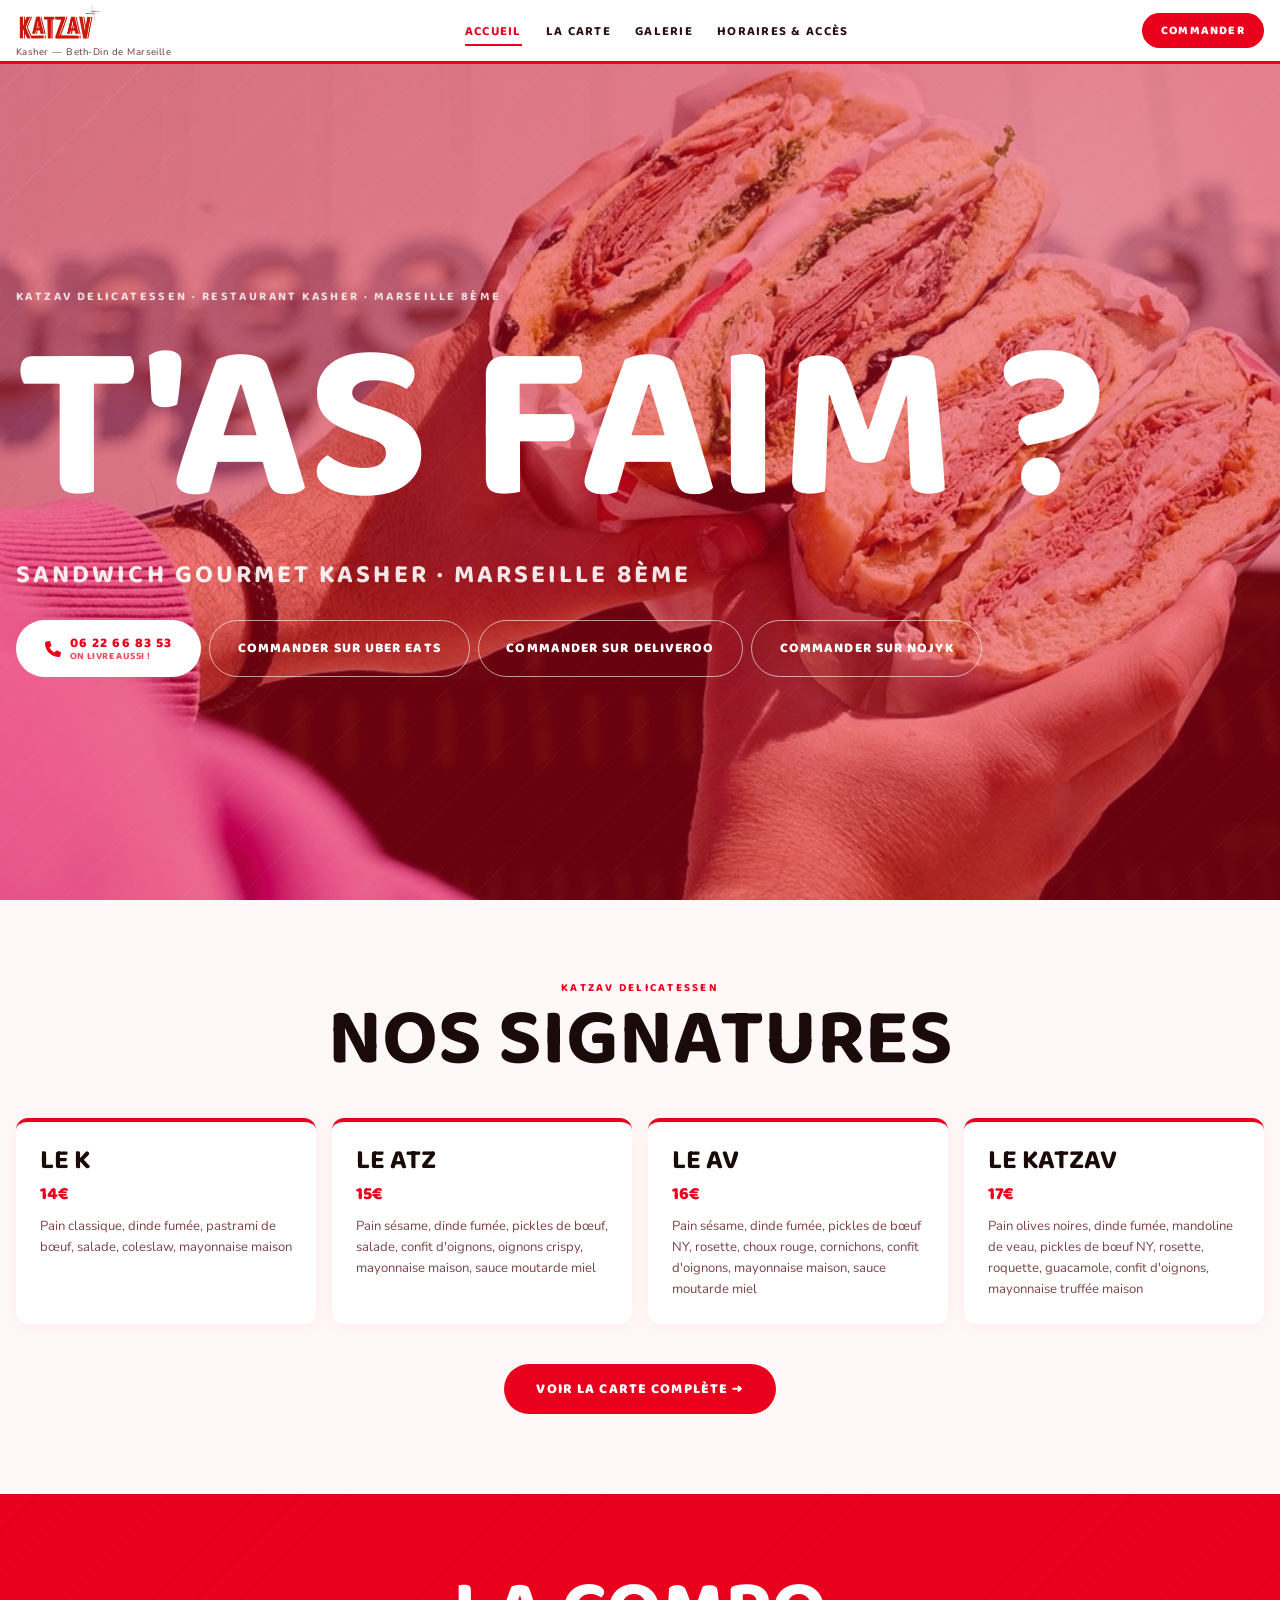
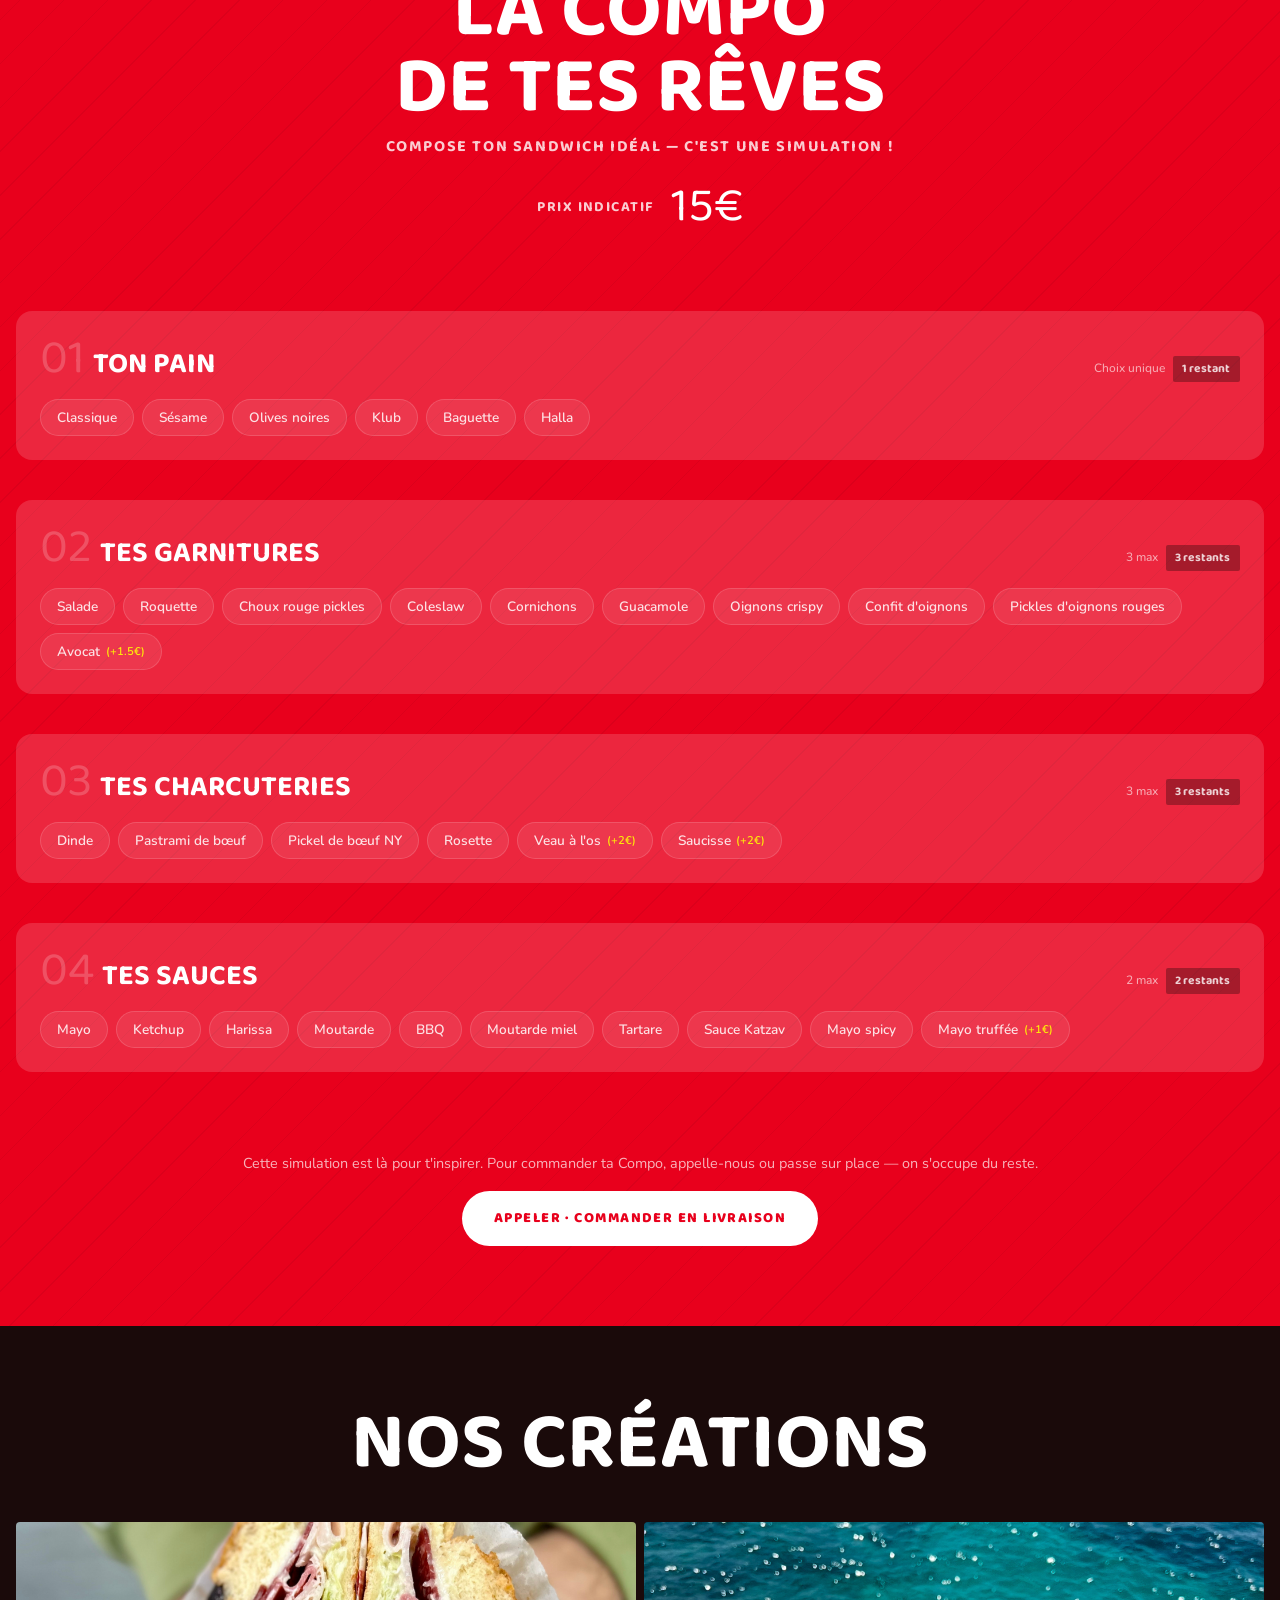
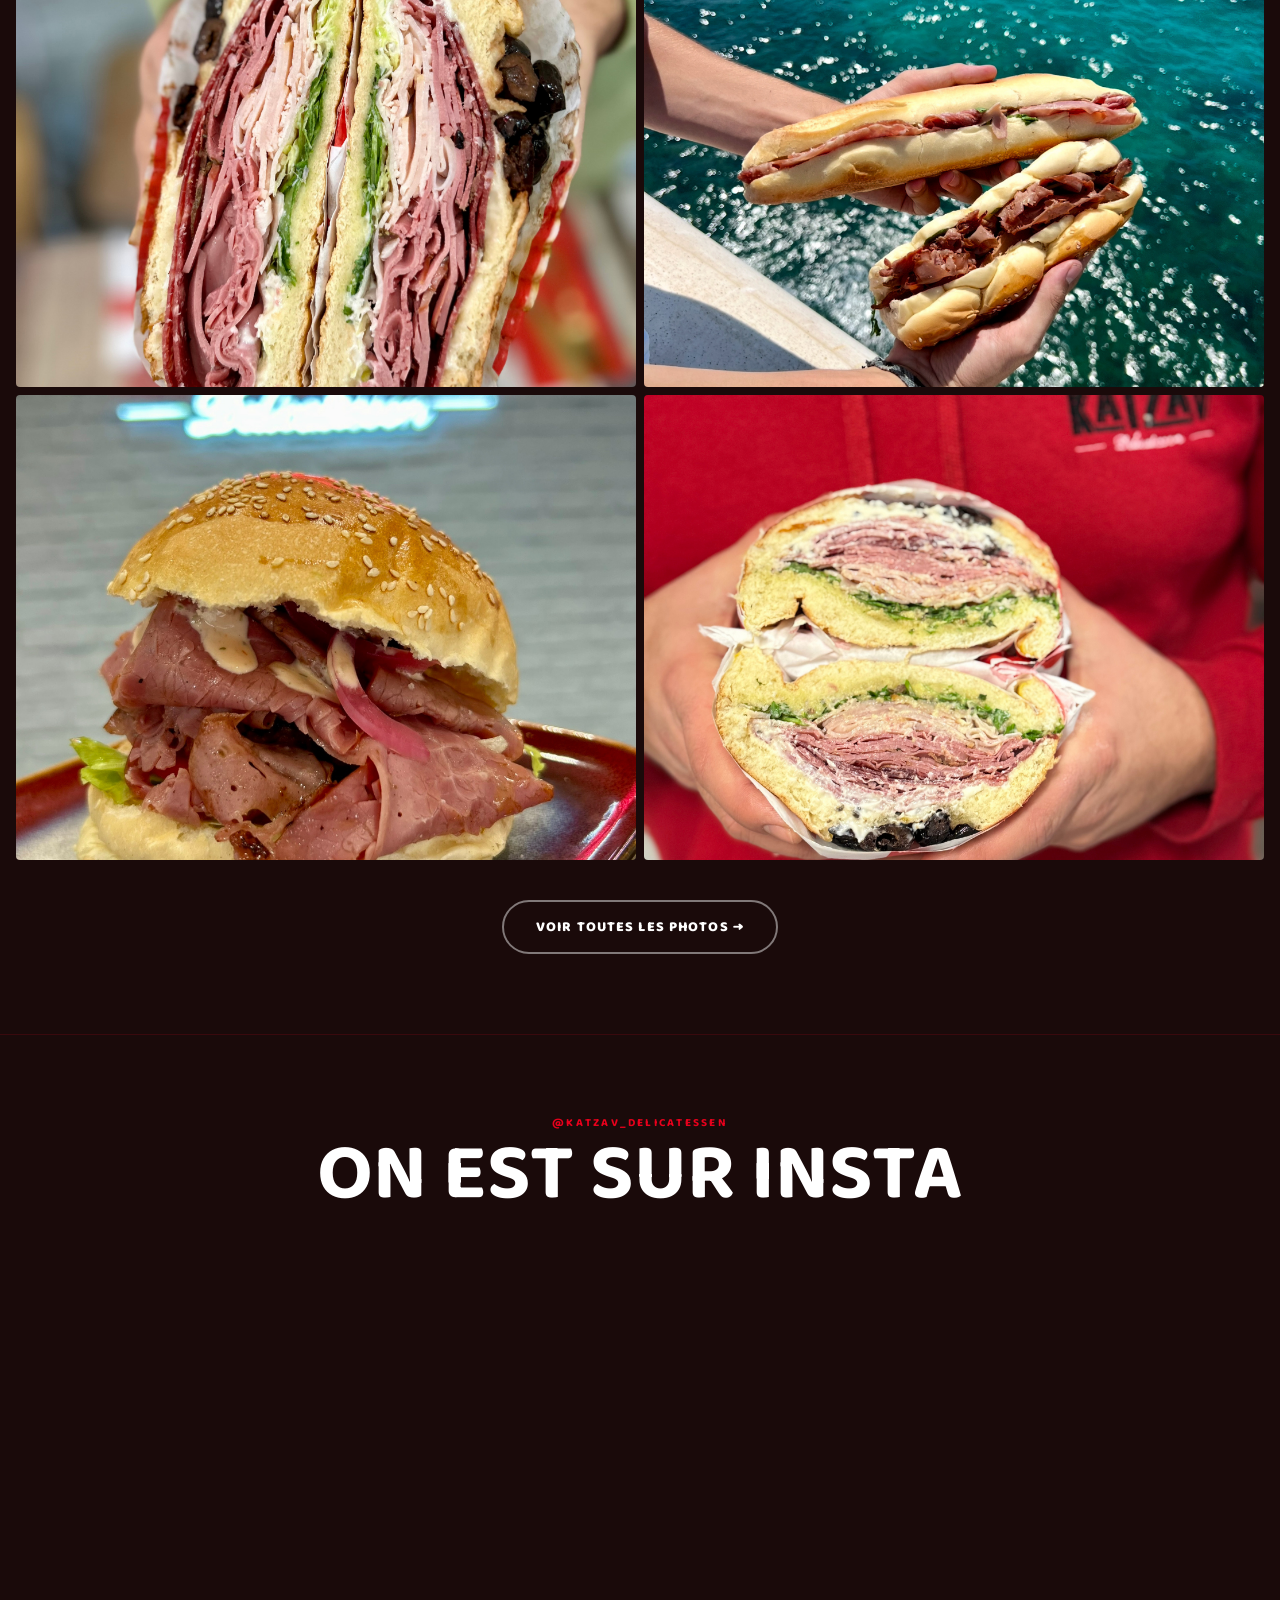
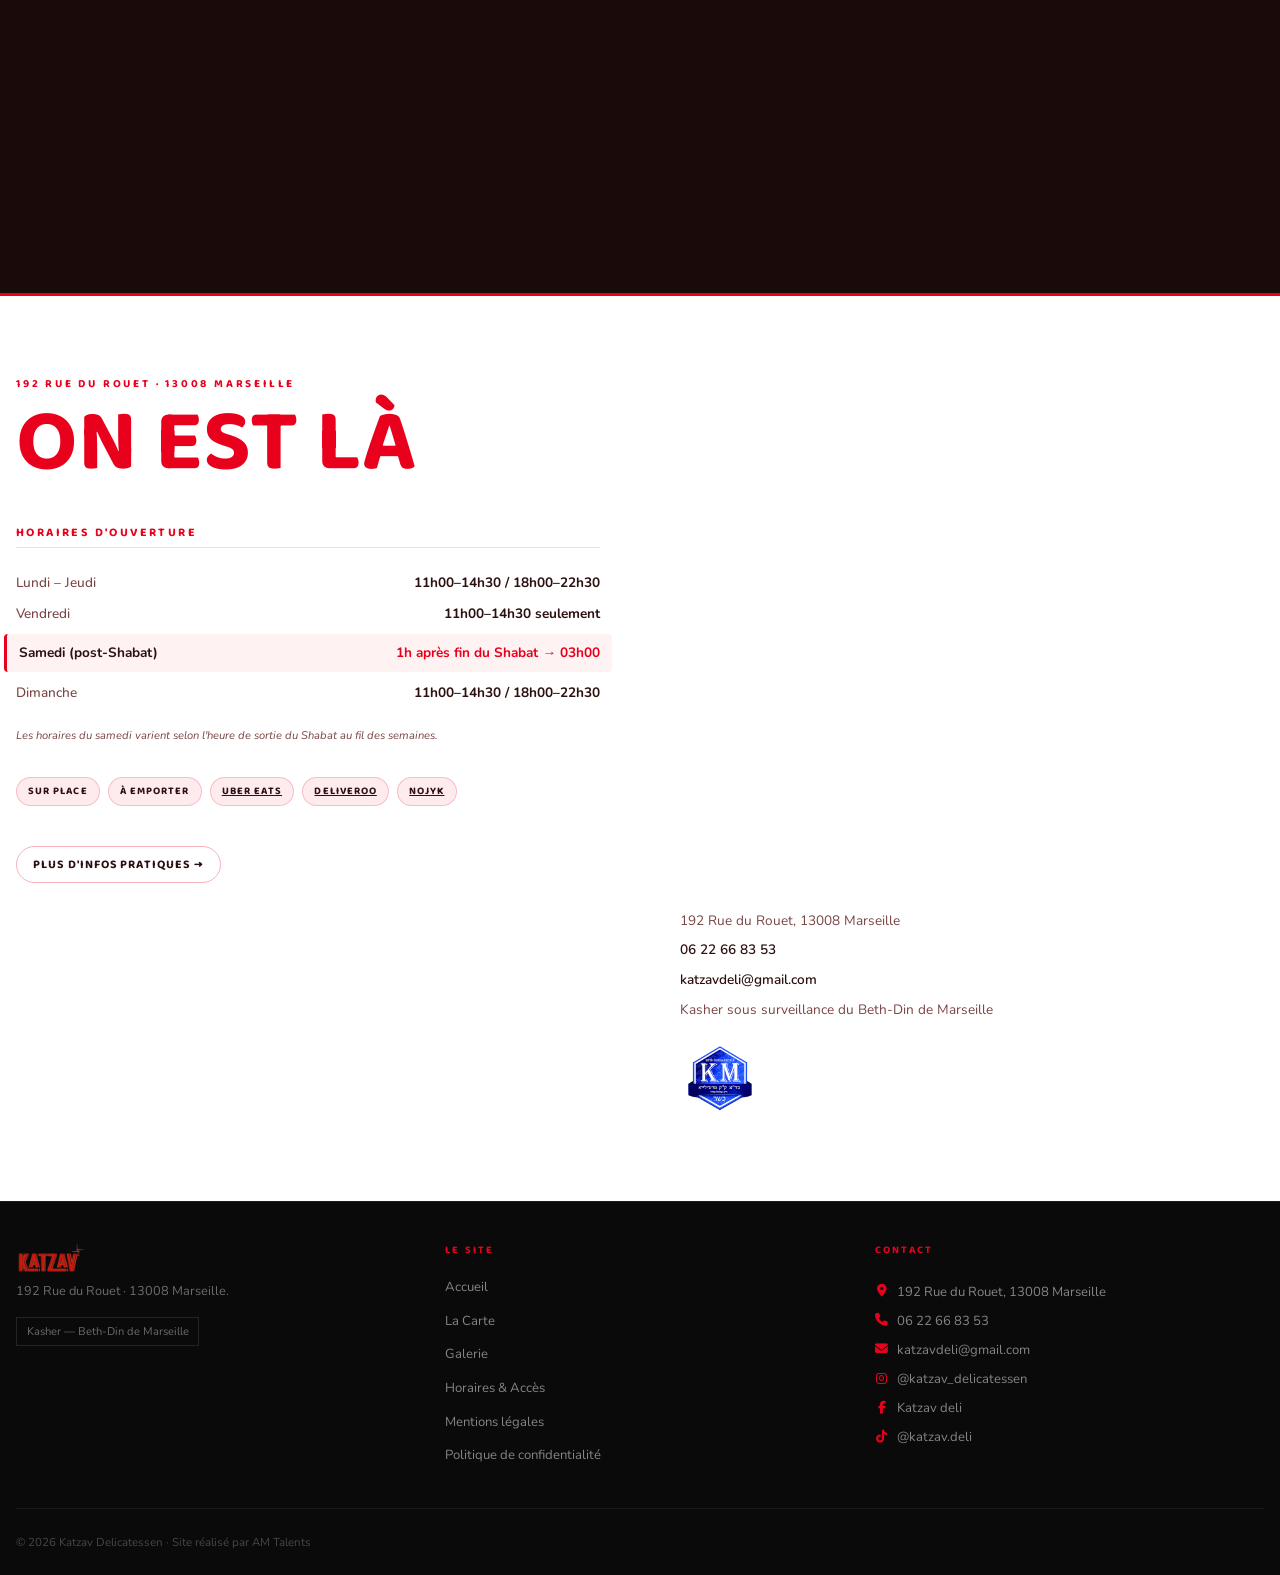
==== commit 673b57ce: "update carte et badge menu" ====
--- a/index.html
+++ b/index.html
@@ -235,26 +235,26 @@
 
           <article class="signatures__card reveal">
             <h3 class="signatures__card-name">Le K</h3>
-            <span class="signatures__card-price">13€</span>
-            <p class="signatures__card-desc">Pain classique, dinde fumée, pastrami de bœuf, salade, coleslaw, mayo maison</p>
+            <span class="signatures__card-price">14€</span>
+            <p class="signatures__card-desc">Pain classique, dinde fumée, pastrami de bœuf, salade, coleslaw, mayonnaise maison</p>
           </article>
 
           <article class="signatures__card reveal reveal--delay-1">
-            <h3 class="signatures__card-name">Le ATZ</h3>
-            <span class="signatures__card-price">14€</span>
-            <p class="signatures__card-desc">Pain sésame, dinde fumée, pickles de bœuf, salade, confit d'oignons, oignons crispy, mayo maison, sauce moutarde miel</p>
+            <h3 class="signatures__card-name">Le Atz</h3>
+            <span class="signatures__card-price">15€</span>
+            <p class="signatures__card-desc">Pain sésame, dinde fumée, pickles de bœuf, salade, confit d'oignons, oignons crispy, mayonnaise maison, sauce moutarde miel</p>
           </article>
 
           <article class="signatures__card reveal reveal--delay-2">
-            <h3 class="signatures__card-name">Le AV</h3>
-            <span class="signatures__card-price">15€</span>
-            <p class="signatures__card-desc">Pain pavot, dinde fumée, pickles de bœuf New Yorkais, rosette, choux rouge, cornichons, confit d'oignons, mayo maison, sauce moutarde miel</p>
+            <h3 class="signatures__card-name">Le Av</h3>
+            <span class="signatures__card-price">16€</span>
+            <p class="signatures__card-desc">Pain sésame, dinde fumée, pickles de bœuf NY, rosette, choux rouge, cornichons, confit d'oignons, mayonnaise maison, sauce moutarde miel</p>
           </article>
 
           <article class="signatures__card reveal reveal--delay-3">
-            <h3 class="signatures__card-name">Le KATZAV</h3>
-            <span class="signatures__card-price">16€</span>
-            <p class="signatures__card-desc">Pain olives noires, dinde fumée, mandoline de veau, pickles de bœuf NY, rosette, salade, guacamole, confit d'oignons, mayo truffée maison</p>
+            <h3 class="signatures__card-name">Le Katzav</h3>
+            <span class="signatures__card-price">17€</span>
+            <p class="signatures__card-desc">Pain olives noires, dinde fumée, mandoline de veau, pickles de bœuf NY, rosette, roquette, guacamole, confit d'oignons, mayonnaise truffée maison</p>
           </article>
 
         </div>
@@ -280,7 +280,7 @@
 
           <div class="compo__price-display" aria-live="polite" aria-label="Prix total de votre compo">
             <span class="compo__price-label">Prix indicatif</span>
-            <span class="compo__price-total" id="compo-price">14€</span>
+            <span class="compo__price-total" id="compo-price">15€</span>
           </div>
         </div>
 
